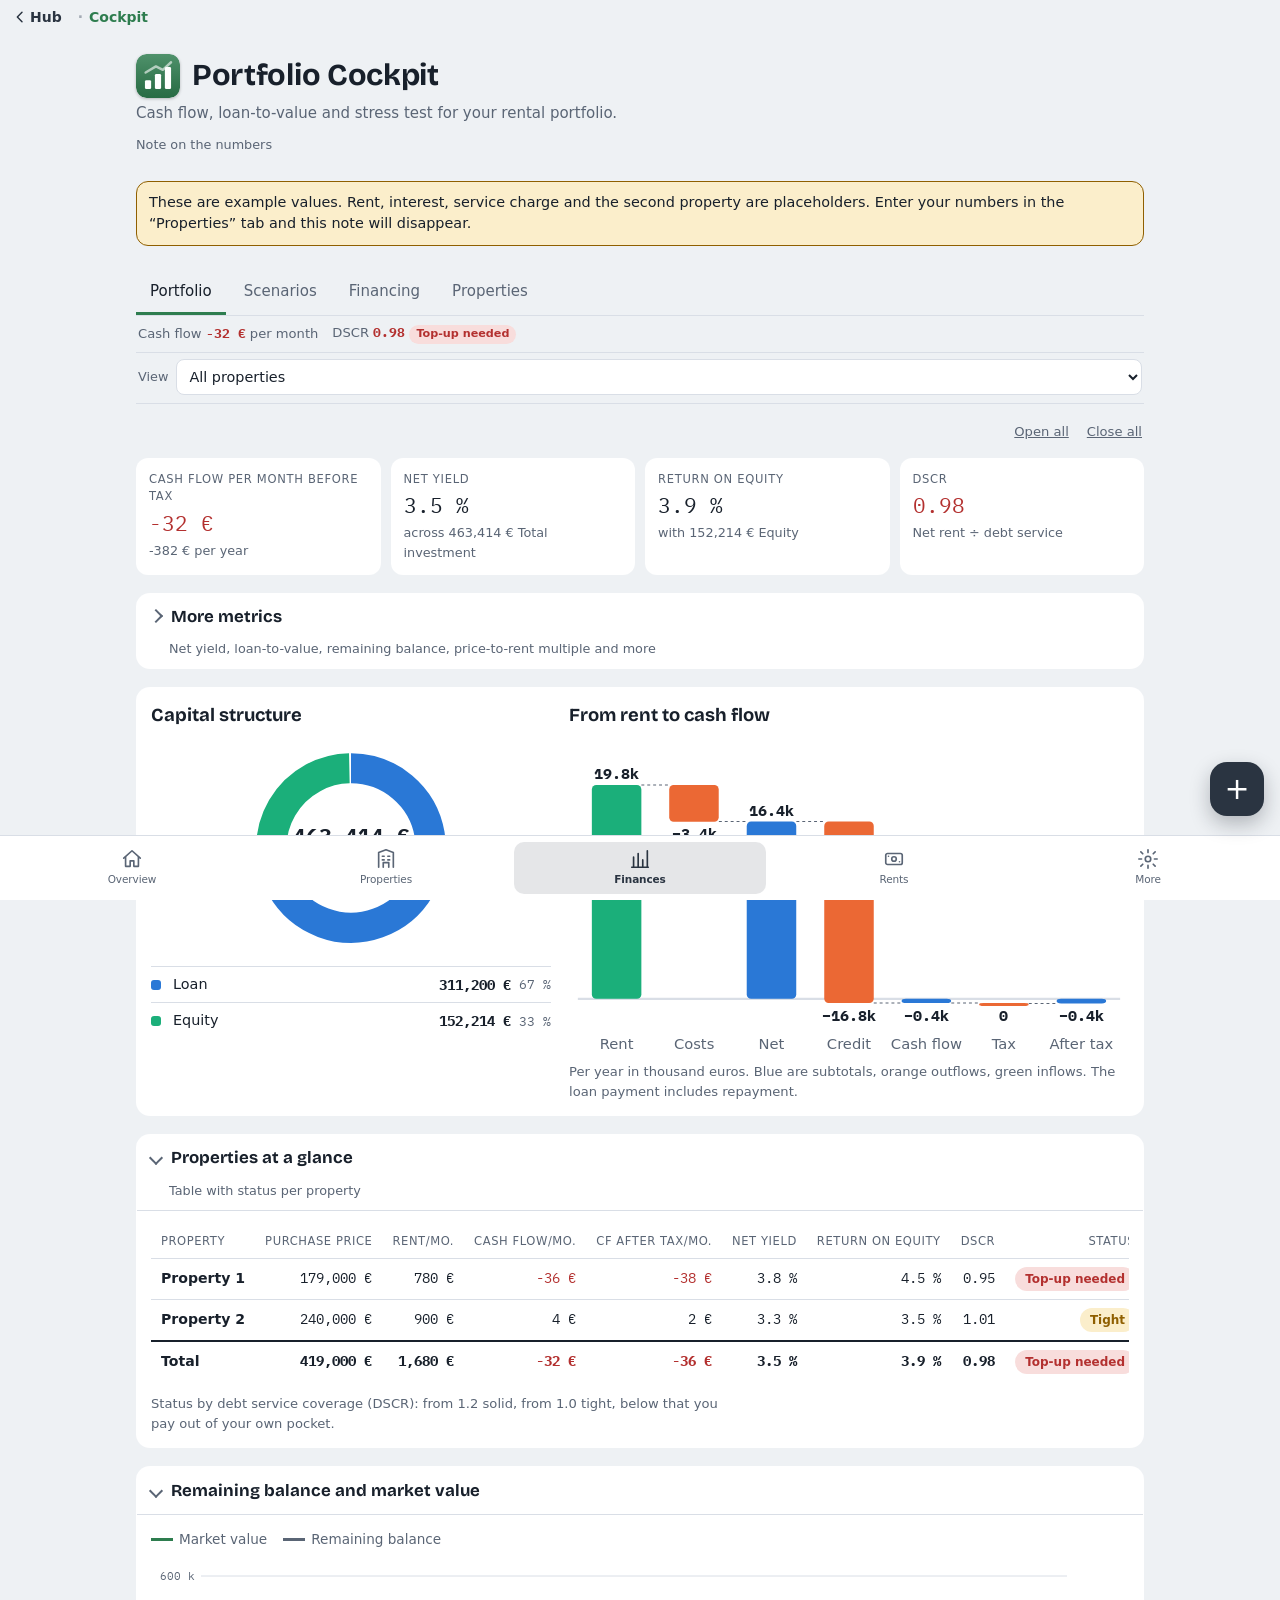
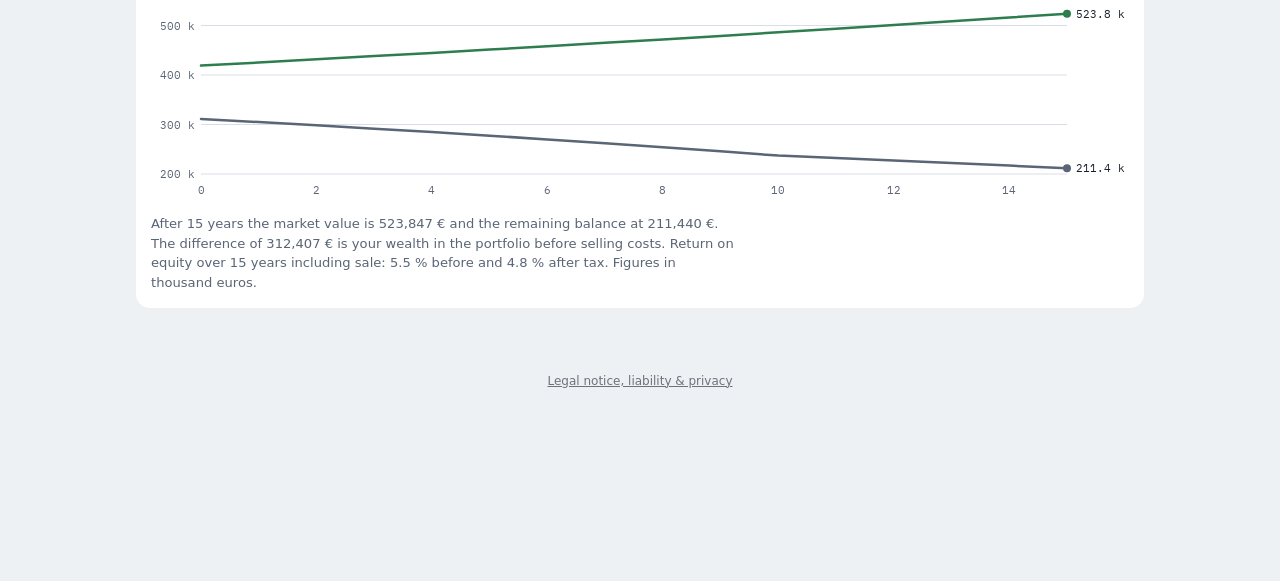
==== bestands-cockpit/index.html @ 105553a4 "Add files via upload initiale Erstellung des ImmoHub Projekts" ====
<!doctype html>
<html lang="de">
<head>
<meta charset="utf-8">
<meta name="viewport" content="width=device-width, initial-scale=1, viewport-fit=cover">
<meta name="apple-mobile-web-app-capable" content="yes">
<meta name="mobile-web-app-capable" content="yes">
<meta name="apple-mobile-web-app-title" content="Cockpit">
<meta name="apple-mobile-web-app-status-bar-style" content="default">
<meta name="theme-color" content="#F2F5F6" media="(prefers-color-scheme: light)">
<meta name="theme-color" content="#0E1519" media="(prefers-color-scheme: dark)">
<link rel="apple-touch-icon" href="apple-touch-icon.png">
<link rel="manifest" href="../manifest.webmanifest">
<link rel="icon" type="image/png" href="../shared/icons/icon-192.png">
<style>
@font-face{font-family:'IBM Plex Mono';src:url(fonts/plexmono-400.woff) format('woff');font-weight:400 500;font-style:normal;font-display:swap}
@font-face{font-family:'IBM Plex Mono';src:url(fonts/plexmono-600.woff) format('woff');font-weight:600 700;font-style:normal;font-display:swap}
@font-face{font-family:'Bricolage Grotesque';src:url(fonts/bricolage-700.woff) format('woff');font-weight:500 800;font-style:normal;font-display:swap}

:root{color-scheme:light;padding-top:env(safe-area-inset-top,0px);padding-bottom:env(safe-area-inset-bottom,0px)}
body{margin:0}img{max-width:100%}[hidden]:not([hidden=until-found i]){display:none!important}
/*VIZ*/
:root{--c1:#2a78d6;--c2:#eb6834;--c3:#1baf7a;--neutral:#8a857d}
@media (prefers-color-scheme: dark){:root:not([data-theme="light"]){--c1:#3987e5;--c2:#d95926;--c3:#199e70;--neutral:#8f8a82}}
:root[data-theme="dark"]{--c1:#3987e5;--c2:#d95926;--c3:#199e70;--neutral:#8f8a82}
.vz2{display:grid;grid-template-columns:1fr;gap:18px}
@media(min-width:760px){.vz2{grid-template-columns:1fr 1.4fr}}
.vz svg{display:block;width:100%;height:auto;overflow:visible}
.vz text{font-family:var(--font-body);fill:var(--muted);font-size:11px}
.vz .ink{fill:var(--ink)} .vz .nm{font-family:var(--font-num);font-variant-numeric:tabular-nums}
.dcmp{width:100%;min-width:0!important;table-layout:fixed}.dcmp th,.dcmp td{white-space:normal!important;font-size:12.5px;padding:7px 4px!important;text-align:right;vertical-align:top}.dcmp th:first-child,.dcmp td:first-child{width:40%;text-align:left}
.fvt th,.fvt td{font-size:11.5px!important;padding:6px 2px!important}.fvt th small{font-weight:400;color:var(--muted);text-transform:none;letter-spacing:0}.fvt .pill{white-space:nowrap;padding:2px 5px;font-size:.68rem}.fvt th:first-child,.fvt td:first-child{width:31%}
svg .t-ink{fill:var(--ink)}
.fvt tr.sec td{background:var(--surface2);font-size:11px!important;font-weight:600;color:var(--muted);text-transform:uppercase;letter-spacing:.05em;text-align:left!important;padding:6px 4px!important}
svg.chart .lnFV1,svg.chart .lnFV2,svg.chart .lnFV3{}
svg.chart .sFV1{stroke:var(--c1)}svg.chart .sFV2{stroke:var(--c2)}svg.chart .sFV3{stroke:var(--c3)}svg.chart .dotFV1{fill:var(--c1)}svg.chart .dotFV2{fill:var(--c2)}svg.chart .dotFV3{fill:var(--c3)}
.debtviz text{fill:var(--muted);font-family:var(--font-body)}
.vrow{display:grid;grid-template-columns:14px minmax(0,1fr) auto auto;gap:8px;align-items:center;padding:7px 0;border-top:1px solid var(--line);font-size:.9rem}
.vrow i{width:10px;height:10px;border-radius:3px;display:block}.vrow b{font-family:var(--font-num);font-weight:600}.vrow span.p{font-family:var(--font-num);color:var(--muted);font-size:.8rem}
/*ENDVIZ*/
.hubbox{background:var(--surface2,rgba(128,128,128,.08));border-radius:12px;padding:12px;margin:0 0 12px}.hubbox .btn{margin-top:4px}
</style>
<style>
/* Einklappbare Bereiche */
.panel,.kpi,details,.banner{border-radius:10px}
.tabs{position:sticky;top:0;z-index:5;background:var(--bg);padding-top:6px}
details.fold{padding:0;overflow:hidden}
details.fold>summary{list-style:none;display:flex;align-items:center;gap:10px;flex-wrap:wrap;cursor:pointer;min-height:48px;padding:10px 14px;margin:0!important;font-weight:500}
details.fold>summary::-webkit-details-marker{display:none}
details.fold>summary::before{content:'';flex:none;width:8px;height:8px;border-right:2px solid var(--muted);border-bottom:2px solid var(--muted);transform:rotate(-45deg);transition:transform .15s}
details.fold[open]>summary::before{transform:rotate(45deg)}
details.fold[open]>summary{border-bottom:1px solid var(--line)}
details.fold>summary h2{margin:0;font-size:1.05rem;flex:1 1 0;min-width:0}
details.fold>summary .fsum{flex:1 1 100%;order:3;margin-left:18px;font-size:.8rem;font-weight:400;color:var(--muted);font-variant-numeric:tabular-nums;overflow-wrap:anywhere}
details.fold>summary .pill{margin-left:auto}
details.fold>.fbody{padding:14px;display:flex;flex-direction:column;gap:12px;min-width:0}
details.fold.ocard>.fbody{gap:14px}
.grp{margin:2px 0 -4px;font-family:var(--font-body);font-size:.72rem;font-weight:600;letter-spacing:.07em;text-transform:uppercase;color:var(--muted)}
.foldbar{display:flex;justify-content:flex-end;gap:14px;margin:-6px 0 -8px}
.lbtn{background:none;border:0;padding:6px 2px;font:inherit;font-size:.82rem;color:var(--muted);text-decoration:underline;cursor:pointer;min-height:32px}
.debtviz svg,#fv-out>svg{max-width:640px;margin-inline:auto}

.tabs{position:static;padding-top:0}
.fld.req.miss input{border-color:var(--bad);background:var(--bad-bg)}
.reqm{color:var(--bad);font-weight:700}
.reqnote{margin:-2px 0 0;font-size:.75rem}
details.more{background:var(--surface-2);border:1px dashed var(--line);padding:0}
details.more>summary{display:flex;flex-direction:column;gap:2px;padding:10px 14px;margin:0!important;min-height:44px;font-weight:500}
details.more>summary .fsum{font-size:.78rem;font-weight:400;color:var(--muted);overflow-wrap:anywhere}
details.more[open]>summary{border-bottom:1px dashed var(--line)}
details.more>.fbody{padding:14px;display:flex;flex-direction:column;gap:12px}
.viewrow{display:flex;align-items:center;gap:8px;padding:6px 2px 8px;border-bottom:1px solid var(--line);font-size:.8rem;color:var(--muted)}
.viewrow select{flex:1;min-width:0;font:inherit;font-size:.9rem;color:var(--ink);background:var(--surface);border:1px solid var(--line);border-radius:8px;padding:6px 8px;min-height:36px}
.viewrow[hidden]{display:none}
.stick{position:sticky;top:0;z-index:6;background:var(--bg);padding-top:6px;margin:0 -2px;padding-inline:2px}
.strip{display:flex;flex-wrap:wrap;gap:4px 14px;align-items:center;padding:7px 2px 8px;font-size:.82rem;color:var(--muted);font-variant-numeric:tabular-nums;border-bottom:1px solid var(--line)}
.strip b{font-family:var(--font-num);font-weight:600;color:var(--ink)}
.strip b.neg{color:var(--bad)}
.strip .pill{font-size:.7rem;padding:1px 7px}
details.info{background:none;border:0;padding:0;margin-top:4px}
details.info summary{font-size:.8rem;color:var(--muted);font-weight:400;cursor:pointer;min-height:28px;display:inline-block}
details.info[open] summary{margin-bottom:2px}
details.info p{font-size:.85rem;color:var(--muted);margin:0;max-width:62ch}
#fv-out>.fvshort{margin:12px 0 4px}
@media (prefers-reduced-motion: reduce){details.fold>summary::before{transition:none}}
</style>
<title>Bestands-Cockpit</title>
<style>
/* Layout: Arbeitswerkzeug mit Kopfzeile und drei Tabs (Portfolio, Szenarien, Objekte). Oben Kennzahlen, darunter Tabelle und je ein Diagramm. */
:root {
  --bg: #F2F5F6;
  --surface: #FFFFFF;
  --surface-2: #E9EEF0;
  --ink: #14212B;
  --muted: #586873;
  --line: #D5DEE2;
  --accent: #2E7D4F;
  --accent-ink: #FFFFFF;
  --good: #1E7D4F;
  --warn: #8F5B00;
  --bad: #B3362B;
  --good-bg: #E0F2E9;
  --warn-bg: #FBEFD5;
  --bad-bg: #F8E1DE;
  --font-display: 'Bricolage Grotesque', 'Segoe UI', system-ui, sans-serif;
  --font-body: -apple-system,BlinkMacSystemFont,'Segoe UI',Roboto,system-ui,sans-serif;
  --font-num: 'IBM Plex Mono', ui-monospace, Menlo, Consolas, monospace;
}
@media (prefers-color-scheme: dark) {
  :root:not([data-theme="light"]) {
    --bg: #0E1519; --surface: #162027; --surface-2: #1E2B33; --ink: #E5ECF0; --muted: #97A8B3; --line: #2B3A44;
    --accent: #6FCB8E; --accent-ink: #0E1519; --good: #5CC38E; --warn: #E2A93B; --bad: #F07F72;
    --good-bg: #17342A; --warn-bg: #3A2D12; --bad-bg: #3F1D1A;
    color-scheme: dark;
  }
}
:root[data-theme="dark"] {
  --bg: #0E1519; --surface: #162027; --surface-2: #1E2B33; --ink: #E5ECF0; --muted: #97A8B3; --line: #2B3A44;
  --accent: #6FCB8E; --accent-ink: #0E1519; --good: #5CC38E; --warn: #E2A93B; --bad: #F07F72;
  --good-bg: #17342A; --warn-bg: #3A2D12; --bad-bg: #3F1D1A;
  color-scheme: dark;
}
body { background: var(--bg); color: var(--ink); font-family: var(--font-body); font-size: 15px; line-height: 1.5; }
* { box-sizing: border-box; }
.wrap { max-width: 1040px; margin: 0 auto; padding-inline: 16px; padding-block: 20px 40px; display: flex; flex-direction: column; gap: 18px; }
header { display: flex; flex-direction: column; gap: 4px; }
h1 { font-family: var(--font-display); font-weight: 700; font-size: 1.9rem; line-height: 1.1; margin: 0; letter-spacing: -0.01em; text-wrap: balance; }
h2 { font-family: var(--font-display); font-weight: 600; font-size: 1.15rem; margin: 0; text-wrap: balance; }
.sub { color: var(--muted); margin: 0; max-width: 62ch; }
.banner { background: var(--warn-bg); color: var(--ink); border: 1px solid var(--warn); border-radius: 12px; padding: 10px 12px; font-size: 0.9rem; }
.tabs { display: flex; gap: 4px; border-bottom: 1px solid var(--line); overflow-x: auto; }
.tab { font: inherit; font-weight: 500; background: none; border: 0; border-bottom: 3px solid transparent; color: var(--muted); padding: 10px 14px; cursor: pointer; white-space: nowrap; }
.tab[aria-selected="true"] { color: var(--ink); border-bottom-color: var(--accent); }
.tab:hover { color: var(--ink); }
:focus-visible { outline: 2px solid var(--accent); outline-offset: 2px; }
section[role="tabpanel"] { display: flex; flex-direction: column; gap: 18px; }
.kpis { display: grid; grid-template-columns: repeat(auto-fit, minmax(150px, 1fr)); gap: 10px; }
.kpi { background: var(--surface); border: 1px solid var(--line); border-radius: 12px; padding: 12px; display: flex; flex-direction: column; gap: 2px; min-width: 0; }
.kpi .l { font-size: 0.72rem; text-transform: uppercase; letter-spacing: 0.06em; color: var(--muted); }
.kpi .v { font-family: var(--font-num); font-size: 1.3rem; font-weight: 500; font-variant-numeric: tabular-nums; overflow-wrap: anywhere; }
.kpi .s { font-size: 0.8rem; color: var(--muted); font-variant-numeric: tabular-nums; }
.v.neg { color: var(--bad); }
.panel { background: var(--surface); border: 1px solid var(--line); border-radius: 14px; padding: 14px; display: flex; flex-direction: column; gap: 12px; min-width: 0; }
.tscroll { overflow-x: auto; }
/* Breite Tabellen: Objektspalte bleibt beim Wischen stehen */
#tbl-portfolio th:first-child, #tbl-portfolio td:first-child, #tbl-szen th:first-child, #tbl-szen td:first-child, #tbl-bind th:first-child, #tbl-bind td:first-child { position: sticky; left: 0; z-index: 1; background: var(--surface); max-width: 110px; overflow: hidden; text-overflow: ellipsis; box-shadow: 1px 0 0 var(--line); }
table { border-collapse: collapse; width: 100%; min-width: 680px; font-variant-numeric: tabular-nums; }
th, td { padding: 8px 10px; text-align: right; border-bottom: 1px solid var(--line); white-space: nowrap; }
th { font-size: 0.72rem; text-transform: uppercase; letter-spacing: 0.05em; color: var(--muted); font-weight: 500; }
th:first-child, td:first-child { text-align: left; }
td { font-family: var(--font-num); font-size: 0.88rem; }
td:first-child { font-family: var(--font-body); font-weight: 600; }
tr.total td { border-top: 2px solid var(--ink); border-bottom: 0; font-weight: 600; }
td.neg { color: var(--bad); }
.pill { display: inline-block; font-family: var(--font-body); font-size: 0.75rem; font-weight: 600; padding: 3px 10px; border-radius: 999px; }
.pill.good { background: var(--good-bg); color: var(--good); }
.pill.warn { background: var(--warn-bg); color: var(--warn); }
.pill.bad { background: var(--bad-bg); color: var(--bad); }
.legend { display: flex; flex-wrap: wrap; gap: 6px 16px; font-size: 0.85rem; color: var(--muted); }
.legend span { display: inline-flex; align-items: center; gap: 6px; }
.sw { width: 22px; height: 0; border-top: 3px solid var(--accent); }
.sw.dash { border-top-style: dashed; border-top-color: var(--bad); }
.sw.mut { border-top-color: var(--muted); }
svg.chart { display: block; width: 100%; height: auto; }
svg.chart text { font-family: var(--font-num); font-size: 11px; fill: var(--muted); }
svg.chart .grid { stroke: var(--line); stroke-width: 1; }
svg.chart .zero { stroke: var(--ink); stroke-width: 1.5; }
svg.chart .ln { fill: none; stroke-width: 2.5; stroke-linejoin: round; stroke-linecap: round; }
svg.chart .s0 { stroke: var(--accent); }
svg.chart .s1 { stroke: var(--bad); stroke-dasharray: 7 5; }
svg.chart .s2 { stroke: var(--muted); }
svg.chart .dot0 { fill: var(--accent); }
svg.chart .dot1 { fill: var(--bad); }
svg.chart .dot2 { fill: var(--muted); }
svg.chart text.endlab { fill: var(--ink); font-weight: 500; }
.note { font-size: 0.82rem; color: var(--muted); margin: 0; max-width: 70ch; }
.controls { display: grid; grid-template-columns: repeat(auto-fit, minmax(230px, 1fr)); gap: 14px 22px; }
.ctl { display: flex; flex-direction: column; gap: 4px; min-width: 0; }
.ctl .row { display: flex; justify-content: space-between; gap: 8px; font-size: 0.88rem; }
.ctl .row b { font-family: var(--font-num); font-weight: 500; font-variant-numeric: tabular-nums; }
input[type="range"] { width: 100%; accent-color: var(--accent); }
.presets { display: flex; flex-wrap: wrap; gap: 8px; }
button.btn { font: inherit; font-size: 0.88rem; font-weight: 500; background: var(--surface-2); color: var(--ink); border: 1px solid var(--line); border-radius: 10px; padding: 7px 12px; min-height: 42px; cursor: pointer; }
button.btn:hover { border-color: var(--accent); }
button.btn.primary { background: var(--accent); color: var(--accent-ink); border-color: var(--accent); }
button.btn:disabled { opacity: 0.45; cursor: not-allowed; }
.cards { display: flex; flex-direction: column; gap: 14px; }
.ocard { background: var(--surface); border: 1px solid var(--line); border-radius: 14px; padding: 14px; display: flex; flex-direction: column; gap: 12px; }
.ocard .top { display: flex; justify-content: space-between; align-items: center; gap: 10px; flex-wrap: wrap; }
.fields { display: grid; grid-template-columns: repeat(auto-fill, minmax(150px, 1fr)); gap: 10px 12px; }
.fld { display: flex; flex-direction: column; gap: 3px; font-size: 0.78rem; color: var(--muted); min-width: 0; }
.fld input, textarea { font: inherit; font-family: var(--font-num); font-size: 0.92rem; color: var(--ink); background: var(--bg); border: 1px solid var(--line); border-radius: 8px; padding: 6px 8px; width: 100%; min-width: 0; }
.fld input[type="text"] { font-family: var(--font-body); font-weight: 600; }
.fld input:focus, textarea:focus { border-color: var(--accent); }
.derived { font-size: 0.82rem; color: var(--muted); font-variant-numeric: tabular-nums; }
details { background: var(--surface); border: 1px solid var(--line); border-radius: 14px; padding: 10px 14px; }
summary { cursor: pointer; font-weight: 500; }
details[open] summary { margin-bottom: 10px; }
details p { margin: 0 0 8px; }
textarea { min-height: 110px; resize: vertical; }
.empty { color: var(--muted); padding: 20px 0; }
@media (prefers-reduced-motion: no-preference) { .tab { transition: color 0.15s; } }
.kpi .l { overflow-wrap: anywhere; }
.fhead { display: flex; justify-content: space-between; align-items: center; gap: 10px; flex-wrap: wrap; }
.kpi .s .pill { margin-left: 4px; }
details.plan { margin-top: 4px; }
td.sub, th.sub { color: var(--muted); }
</style>

<link rel="stylesheet" href="../shared/ui.css">
<script>window.IMMO_I18N=1;</script>
<script src="../shared/i18n-en.js"></script>
<script src="../shared/core.js"></script>
</head>
<body>
<div class="wrap">
  <header>
    <h1 data-brand style="display:flex;align-items:center;gap:12px"><img src="data:image/svg+xml,%3Csvg xmlns=%22http://www.w3.org/2000/svg%22 width=%2264%22 height=%2264%22 viewBox=%220 0 64 64%22%3E%3Cdefs%3E%3ClinearGradient id=%22g%22 x1=%220%22 y1=%220%22 x2=%220%22 y2=%221%22%3E%3Cstop offset=%220%22 stop-color=%22%23fff%22 stop-opacity=%22.16%22/%3E%3Cstop offset=%221%22 stop-color=%22%23000%22 stop-opacity=%22.14%22/%3E%3C/linearGradient%3E%3C/defs%3E%3Crect width=%2264%22 height=%2264%22 rx=%2215%22 fill=%22%232E7D4F%22/%3E%3Crect width=%2264%22 height=%2264%22 rx=%2215%22 fill=%22url%28%23g%29%22/%3E%3Crect x=%2213%22 y=%2238%22 width=%229%22 height=%2213%22 rx=%222%22 fill=%22%23fff%22/%3E%3Crect x=%2227.5%22 y=%2229%22 width=%229%22 height=%2222%22 rx=%222%22 fill=%22%23fff%22/%3E%3Crect x=%2242%22 y=%2219%22 width=%229%22 height=%2232%22 rx=%222%22 fill=%22%23fff%22/%3E%3Cpath d=%22M14 27l15-9 10 5 12-11%22 fill=%22none%22 stroke=%22%23fff%22 stroke-opacity=%22.6%22 stroke-width=%223.5%22 stroke-linecap=%22round%22 stroke-linejoin=%22round%22/%3E%3C/svg%3E" width="44" height="44" alt="" style="border-radius:11px;flex:none;box-shadow:0 1px 3px rgba(0,0,0,.25)"><span>Bestands-Cockpit</span></h1>
    <p class="sub">Cashflow, Beleihung und Stresstest für dein Mietportfolio.</p>
    <details class="info"><summary>Hinweis zu den Zahlen</summary><p>Rendite und Cashflow gelten vor Steuern, die Steuerwirkung steht gesondert dabei. Alle Angaben sind Modellrechnungen auf Basis deiner Eingaben und der Annahmen unter Objekte.</p></details>
  </header>

  <div class="banner" id="banner" hidden>Das sind Beispielwerte. Miete, Zins, Hausgeld und das zweite Objekt sind Platzhalter. Trage deine Zahlen im Tab „Objekte“ ein, dann verschwindet dieser Hinweis.</div>

  <div class="stick">
  <div class="tabs" role="tablist" aria-label="Bereiche">
    <button class="tab" role="tab" id="t-portfolio" aria-controls="p-portfolio" aria-selected="true" data-tab="portfolio">Portfolio</button>
    <button class="tab" role="tab" id="t-szenarien" aria-controls="p-szenarien" aria-selected="false" data-tab="szenarien">Szenarien</button>
    <button class="tab" role="tab" id="t-finanzierung" aria-controls="p-finanzierung" aria-selected="false" data-tab="finanzierung">Finanzierung</button>
    <button class="tab" role="tab" id="t-objekte" aria-controls="p-objekte" aria-selected="false" data-tab="objekte">Objekte</button>
  </div>
    <div class="strip" id="strip" aria-label="Kurzüberblick"></div>
    <div class="viewrow" id="viewrow"><label for="viewSel">Ansicht</label><select id="viewSel" aria-label="Objekt für die Ansicht wählen"></select></div>
  </div>

  <section role="tabpanel" id="p-portfolio" aria-labelledby="t-portfolio">
    <div class="kpis" id="kpi-portfolio"></div>
    <div class="panel">
      <h2>Weitere Kennzahlen</h2>
      <div class="kpis" id="kpi-more"></div>
    </div>
    <div class="panel vz" id="viz-portfolio"></div>
    <div class="panel">
      <h2>Objekte im Überblick</h2>
      <div class="tscroll" id="tbl-portfolio"></div>
      <p class="note">Status nach Schuldendienstdeckung (DSCR): ab 1,2 solide, ab 1,0 knapp, darunter zahlst du aus eigener Tasche zu.</p>
    </div>
    <div class="panel">
      <h2>Restschuld und Marktwert</h2>
      <div class="legend"><span><i class="sw"></i>Marktwert</span><span><i class="sw mut"></i>Restschuld</span></div>
      <svg class="chart" id="ch-wealth" role="img" aria-label="Verlauf von Marktwert und Restschuld des Portfolios"></svg>
      <p class="note" id="wealth-note"></p>
    </div>
  </section>

  <section role="tabpanel" id="p-szenarien" aria-labelledby="t-szenarien" hidden>
    <div class="panel">
      <h2>Stress einstellen</h2>
      <div class="presets" id="presets"></div>
      <div class="controls" id="controls"></div>
    </div>
    <div class="kpis" id="kpi-szen"></div>
    <div class="panel">
      <h2>Jährlicher Cashflow des Portfolios</h2>
      <div class="legend"><span><i class="sw"></i>Basis</span><span><i class="sw dash"></i>Szenario</span></div>
      <svg class="chart" id="ch-cf" role="img" aria-label="Jährlicher Cashflow im Basisfall und im Szenario"></svg>
      <p class="note">Angaben in Tausend Euro pro Jahr nach Schuldendienst und Sanierungskosten.</p>
    </div>
    <div class="panel">
      <h2>Belastbarkeit je Objekt</h2>
      <div class="tscroll" id="tbl-szen"></div>
      <p class="note" id="szen-note"></p>
    </div>
  </section>

  <section role="tabpanel" id="p-finanzierung" aria-labelledby="t-finanzierung" hidden>
    <div class="kpis" id="kpi-fin"></div>
    <div class="panel">
      <h2>Zinsbindung und Anschlussfinanzierung</h2>
      <div class="tscroll" id="tbl-bind"></div>
      <p class="note" id="bind-note"></p>
    </div>
    <div class="cards" id="cards-fin"></div>
    <div class="panel" id="fv-panel">
      <h2>Finanzierungsvergleich</h2>
      <p class="note">Stelle bis zu drei Angebote für dasselbe Objekt nebeneinander. Ein Angebot mit Darlehen 0 wird ignoriert.</p>
      <div id="fv-in"></div>
      <div id="fv-out"></div>
    </div>
    <details>
      <summary>Was die Rechnung nicht abbildet</summary>
      <p class="note">Vorfälligkeitsentschädigung, wenn du ein Darlehen vor Ende der Zinsbindung ablöst oder das Objekt verkaufst.</p>
      <p class="note">Spekulationssteuer bei einem Verkauf innerhalb von 10 Jahren nach dem Kauf. Beim Verkauf im Exit-Jahr ist keine Steuer angesetzt.</p>
      <p class="note">Steuerliche Behandlung größerer Sanierungen (Erhaltungsaufwand, anschaffungsnaher Aufwand, Verteilung über mehrere Jahre) und einer Einbauküche. Die Sanierung aus dem Szenario wirkt nur auf den Cashflow, nicht auf die Steuer.</p>
      <p class="note">Verlustverrechnung: Ist das steuerliche Ergebnis negativ, rechnet das Cockpit mit einer Erstattung zum Grenzsteuersatz. Das setzt anderes Einkommen in passender Höhe voraus.</p>
      <p class="note">Grenzen bei Mieterhöhungen (Kappungsgrenze, Mietpreisbremse, Indexmiete). Das Mietwachstum ist eine pauschale Annahme.</p>
      <p class="note">Sonderumlagen der WEG, Beitragserhöhungen beim Hausgeld und die tatsächliche Höhe der Instandhaltungsrücklage.</p>
      <p class="note">Zinsabsicherung für die Anschlussfinanzierung (Forward-Darlehen), Bereitstellungszinsen und Bearbeitungsgebühren.</p>
    </details>
  </section>

  <section role="tabpanel" id="p-objekte" aria-labelledby="t-objekte" hidden>
    <div class="cards" id="cards"></div>
    <div style="display:flex;gap:8px;flex-wrap:wrap"><button class="btn primary" id="add">Objekt hinzufügen</button><button class="btn" id="icsBtn" type="button">Zinsbindungen in den Kalender (.ics)</button></div>
    <p class="note" id="icsMsg" aria-live="polite"></p>
    <div class="panel">
      <h2>Annahmen für alle Objekte</h2>
      <div class="fields" id="assume"></div>
    </div>
    <div class="panel" id="imp-panel">
      <h2>Aus anderen Apps übernehmen</h2>
    <details id="renBox" style="border:1px solid rgba(128,128,128,.45);border-radius:12px;padding:10px 14px;margin:0 0 14px">
<summary style="cursor:pointer;font-weight:600;min-height:28px">Renovierungskosten aus der Renovierungs-App übernehmen</summary>
<p style="margin:8px 0;font-size:13px;opacity:.8">Du kannst die Kosten auch direkt am Objekt von Hand eintragen. Hier holst du sie aus einem Projekt der Renovierungs-App. Übernommen werden die Kosten nach Förderung und die Mehrmiete aus Umlage oder Neuvermietung.</p>
<div id="renLocal"></div>
<label style="display:block;font-size:13px;margin-top:8px">Oder Übergabecode einfügen</label>
<textarea id="renText" aria-label="Übergabecode Renovierung" placeholder="RENOVIERUNG:..." style="width:100%;min-height:60px;font:inherit;font-size:16px;color:inherit;background:rgba(128,128,128,.1);border:1px solid rgba(128,128,128,.4);border-radius:8px;padding:8px"></textarea>
<label style="display:block;font-size:13px;margin-top:8px">Für dieses Objekt</label>
<select id="renObj" aria-label="Objekt wählen" style="width:100%;min-height:42px;font:inherit;font-size:16px;color:inherit;background:rgba(128,128,128,.1);border:1px solid rgba(128,128,128,.4);border-radius:8px;padding:0 8px"></select>
<button id="renBtn" type="button" style="margin-top:8px;min-height:42px;padding:0 16px;font:inherit;font-weight:600;border:1px solid currentColor;border-radius:10px;background:transparent;color:inherit">Übernehmen</button>
<div id="renMsg" role="status" style="margin-top:8px;font-size:13px"></div>
</details>
    <details id="impBox" style="border:1px solid rgba(128,128,128,.45);border-radius:12px;padding:10px 14px;margin:0 0 14px">
<summary style="cursor:pointer;font-weight:600;min-height:28px">Aus Besichtigung übernehmen</summary>
<p style="margin:8px 0;font-size:13px;opacity:.8">Füge den Übergabecode aus der Besichtigungs-App ein. Wenn du über den Link aus der Besichtigung kommst, sind die Werte schon eingetragen.</p>
<textarea id="impText" aria-label="Übergabecode" style="width:100%;min-height:70px;font:inherit;font-size:16px;color:inherit;background:rgba(128,128,128,.1);border:1px solid rgba(128,128,128,.4);border-radius:8px;padding:8px" placeholder="BESICHTIGUNG:..."></textarea>
<button id="impBtn" type="button" style="margin-top:8px;min-height:42px;padding:0 16px;font:inherit;font-weight:600;border:1px solid currentColor;border-radius:10px;background:transparent;color:inherit">Übernehmen</button>
<div id="impMsg" role="status" style="margin-top:8px;font-size:13px"></div>
</details>

    </div>
    <details>
      <summary>Daten sichern und wiederherstellen</summary>
      <p class="note">Deine Eingaben liegen nur in diesem Browser. Kopiere den Text und bewahre ihn irgendwo auf, um ihn später hier wieder einzufügen.</p>
      <textarea id="backup" aria-label="Sicherung als Text"></textarea>
      <div class="presets" style="margin-top:8px">
        <button class="btn" id="b-copy">Kopieren</button>
        <button class="btn" id="b-load">Eingefügten Text laden</button>
        <button class="btn" id="b-reset">Auf Beispielwerte zurücksetzen</button>
      </div>
      <p class="note" id="b-msg" aria-live="polite"></p>
    </details>
    <details>
      <summary>So wird gerechnet</summary>
      <p class="note">Gesamtinvestition = Kaufpreis plus Kaufnebenkosten. Eigenkapital = Gesamtinvestition minus Darlehen. Der Schuldendienst läuft monatlich: Rate = Darlehen × (Sollzins + Anfangstilgung) ÷ 12. Nach Ende der Zinsbindung gilt der Anschlusszins (Sollzins plus Zinsanstieg im Szenario) und die Anschlusstilgung aus den Annahmen, bezogen auf die dann offene Restschuld.</p>
      <p class="note">Cashflow = Kaltmiete inklusive Garage und Stellplatz nach Leerstand minus nicht umlagefähige Kosten und Instandhaltung minus Schuldendienst minus Sanierung. Nettorendite = Nettomiete nach Kosten ÷ Gesamtinvestition. Eigenkapitalrendite = (Cashflow + Tilgung im ersten Jahr) ÷ Eigenkapital. DSCR = Nettomiete ÷ Schuldendienst. Die interne Verzinsung (IRR) rechnet Eigenkapital, jährliche Cashflows und den Verkaufserlös nach Restschuld und Verkaufskosten im Exit-Jahr.</p>
      <p class="note">Sondertilgung läuft am Jahresende und mindert die Restschuld. Sie zählt nicht zum Cashflow, wohl aber zur Verzinsung des Eigenkapitals. Die AfA ergibt sich aus Kaufpreis plus Nebenkosten mal Gebäudeanteil mal AfA-Satz. Steuer = (Kaltmiete nach Leerstand − nicht umlagefähige Kosten − Zinsen − AfA) × Grenzsteuersatz. Die Instandhaltungsrücklage ist nicht abzugsfähig.</p>
      <p class="note">Renovierung und Sanierung: Fällt sie beim Kauf an (Jahr 0), erhöht sie die Gesamtinvestition und das Eigenkapital, das Darlehen bleibt gleich. Fällt sie später an, mindert sie den Cashflow in diesem Jahr. Die Mehrmiete zählt ab dem Jahr danach. Steuerlich wird die Renovierung hier nicht berücksichtigt, und eine Wertsteigerung ist nicht eingerechnet.</p>
      <p class="note">Das ist eine Modellrechnung und ersetzt keine Steuer- oder Anlageberatung.</p>
    </details>
  </section>
</div>

<script>
/*ENGINE*/
/* Monat als „MM/JJJJ“ bzw. „MM/YYYY“ */
function fmtYmC(ym) { return ym ? ym.slice(5, 7) + '/' + ym.slice(0, 4) : ''; }
function rentOf(o) { return (o.rent || 0) + (o.garage || 0); }
function invOf(o) { return o.price * (1 + o.nk / 100) + (Math.round(o.renoYear || 0) <= 0 ? (o.reno || 0) : 0); }
/* Darlehen heute: Restschuld laut gemeinsamer Rechnung (erste Rate, Bankwert, Anschlüsse), sonst das Darlehen. */
function debtNow(o) { var cb = (o.loan > 0 || o.rest > 0) ? ImmoCore.currentBalance(o) : null; return cb ? cb.now : (o.loan || 0); }
/* Monate seit der ersten Rate bzw. dem Bankstichtag; 0 bei neuen Darlehen ohne Datum. */
function monthsRun(o) { var cb = (o.loan > 0 || o.rest > 0) ? ImmoCore.currentBalance(o) : null; return cb && (cb.mode === 'rate1' || cb.mode === 'bankD') ? cb.paid : 0; }
/* Darlehensteil aus der gemeinsamen Projektion (ImmoCore.project), Jahr für Jahr ab heute. */
function loanYears(o, A, S, years, fresh) {
  var P = ImmoCore.project(o, { months: years * 12, dZins: S.dZins, anTilg: A.anTilg, sonder: o.sonder || 0, fresh: !!fresh });
  var out = [];
  for (var y = 0; y < years; y++) {
    var it = 0, pr = 0, sp = 0, bal = P.bal0, z = 0;
    for (var m = y * 12; m < y * 12 + 12; m++) { var r = P.rows[m]; if (!r) continue; it += r.it; pr += r.pr; sp += r.sp; bal = r.bal; z = r.z; }
    if (!P.rows[y * 12] && y > 0) bal = out[y - 1].bal;
    out.push({ int: it, pr: pr, sp: sp, bal: P.rows.length ? bal : 0, rate: z });
  }
  return { years: out, P: P };
}
function simObj(o, A, S, years, fresh) {
  var g = A.rentG / 100, cg = A.costG / 100, vg = A.valueG / 100, tx = (A.grenz || 0) / 100, out = [];
  var L = loanYears(o, A, S, years, fresh);
  var run = fresh ? 0 : monthsRun(o);
  var afaBasis = o.price * (1 + o.nk / 100) * ((o.geb === undefined ? 80 : o.geb) / 100);
  var afaMax = afaBasis * ((o.afa === undefined ? 2 : o.afa) / 100);
  /* Bei Bestandsobjekten ist ein Teil der AfA schon verbraucht (Jahre seit der ersten Rate). */
  var afaCum = Math.min(afaBasis, afaMax * Math.floor(run / 12));
  var dD = disOf(o), dFix = Math.max(0, Math.round(o.fix || 0)), disY0 = Math.floor(run / 12);
  for (var y = 1; y <= years; y++) {
    var ly = L.years[y - 1];
    var vac = Math.min(100, Math.max(0, o.vac + S.xVac));
    var inte = ly.int, pr = ly.pr, sp = ly.sp, bal = ly.bal;
    var rent = (rentOf(o) + (y > Math.max(0, Math.round(o.renoYear || 0)) ? (o.renoRent || 0) : 0)) * 12 * Math.pow(1 + g, y - 1) * (1 - vac / 100);
    var nonRecY = o.nonRec * 12 * Math.pow(1 + cg, y - 1);
    var opex = nonRecY + o.maint * o.area * Math.pow(1 + cg, y - 1);
    var capex = (y === S.capexYear ? S.capex * o.area : 0) + (y === Math.round(o.renoYear || 0) && y >= 1 ? (o.reno || 0) : 0);
    var ds = inte + pr;
    var afa = Math.min(afaMax, Math.max(0, afaBasis - afaCum)); afaCum += afa;
    /* Disagio: sofort nur bei marktüblicher Höhe (höchstens 5 %, Bindung mindestens 5 Jahre), sonst verteilt; bereits vergangene Jahre zählen nicht mehr. */
    var yAbs = disY0 + y;
    var disDed = dD <= 0 ? 0 : (dFix >= 5 && !((o.dis || 0) > 5) ? (yAbs === 1 ? dD : 0) : (yAbs <= Math.max(1, dFix) ? dD / Math.max(1, dFix) : 0));
    var tax = (rent - nonRecY - inte - afa - disDed) * tx;
    var cf = rent - opex - ds - capex;
    out.push({ y: y, rent: rent, opex: opex, int: inte, pr: pr, sp: sp, ds: ds, capex: capex, cf: cf, afa: afa, disDed: disDed, tax: tax, cfAfter: cf - tax, bal: bal, value: o.price * Math.pow(1 + vg, y), rate: ly.rate });
  }
  out.P = L.P;
  return out;
}
/* Felder eines bestehenden Darlehens; für Angebote und Vergleiche leeren, damit sie als neue Darlehen rechnen. */
var FRESH = { rest: 0, restDate: '', ratebk: 0, rate1: '', fin2: [], fixEnd: '' };
function disOf(o) { return Math.max(0, o.loan * Math.min(20, o.dis || 0) / 100); }
/* Gebundenes Eigenkapital heute: Gesamtinvestition minus Restschuld heute (bei neuen Darlehen plus Disagio). */
function equityOf(o) { return Math.max(0, invOf(o) - debtNow(o) + (monthsRun(o) >= 12 ? 0 : disOf(o))); }
/* Effektiver Jahreszins über die Zinsbindung eines neuen Darlehens (Auszahlung = Darlehen minus Disagio). */
function effRate(o) {
  var fixM = Math.round((+o.fix || 0) * 12);
  if (!(o.loan > 0) || fixM < 12) return null;
  var P = ImmoCore.project(o, { fresh: true, months: fixM, sonder: o.sonder || 0 });
  if (P.rows.length < fixM) return null;
  var out = o.loan - disOf(o), pays = P.rows.map(function (r) { return r.it + r.pr + r.sp; }), last = P.rows[fixM - 1].bal, n = pays.length;
  var f = function (i) { var v = last / Math.pow(1 + i, n); for (var k = 0; k < n; k++) v += pays[k] / Math.pow(1 + i, k + 1); return v - out; };
  var lo = 0, hi = 0.05;
  if (f(lo) < 0) return null;
  while (f(hi) > 0 && hi < 1) hi *= 2;
  for (var j = 0; j < 60; j++) { var mid = (lo + hi) / 2; if (f(mid) > 0) lo = mid; else hi = mid; }
  return Math.pow(1 + (lo + hi) / 2, 12) - 1;
}
function irrOf(f) {
  var npv = function (r) { return f.reduce(function (s, c, t) { return s + c / Math.pow(1 + r, t); }, 0); };
  var lo = -0.9, hi = 1, a = npv(lo), b = npv(hi);
  if (a * b > 0) return null;
  for (var k = 0; k < 80; k++) {
    var m = (lo + hi) / 2, v = npv(m);
    if (a * v <= 0) { hi = m; b = v; } else { lo = m; a = v; }
  }
  return (lo + hi) / 2;
}
var S0 = { dZins: 0, xVac: 0, capex: 0, capexYear: 1, exitDisc: 0 };
function evaluate(objs, A, S) {
  var H = A.horizon, N = Math.max(H, 12);
  var per = objs.map(function (o) {
    var rows = simObj(o, A, S, N), eq = equityOf(o), rh = rows[H - 1];
    var exit = rh.value * (1 - S.exitDisc / 100) * (1 - A.sale / 100) - rh.bal;
    var flows = [-eq], flowsA = [-eq];
    for (var t = 0; t < H; t++) {
      var ex = t === H - 1 ? exit : 0;
      flows.push(rows[t].cf - rows[t].sp + ex);
      flowsA.push(rows[t].cfAfter - rows[t].sp + ex);
    }
    var cum = 0, minCum = 0, minCf = Infinity;
    for (var u = 0; u < H; u++) { cum += rows[u].cf; if (cum < minCum) minCum = cum; if (rows[u].cf < minCf) minCf = rows[u].cf; }
    return { o: o, rows: rows, eq: eq, exit: exit, irr: eq > 0 ? irrOf(flows) : null, irrAfter: eq > 0 ? irrOf(flowsA) : null, need: -minCum, minCf: minCf, cumTotal: cum };
  });
  var tot = [];
  for (var y = 0; y < N; y++) {
    var r = { y: y + 1, rent: 0, opex: 0, int: 0, pr: 0, sp: 0, ds: 0, capex: 0, cf: 0, afa: 0, tax: 0, cfAfter: 0, bal: 0, value: 0 };
    per.forEach(function (p) { for (var k in r) if (k !== 'y') r[k] += p.rows[y][k]; });
    tot.push(r);
  }
  var eqT = per.reduce(function (s, p) { return s + p.eq; }, 0);
  var exitT = per.reduce(function (s, p) { return s + p.exit; }, 0);
  var fl = [-eqT], flA = [-eqT], cum2 = 0, minCum2 = 0, minCf2 = Infinity;
  for (var t2 = 0; t2 < H; t2++) {
    var ex2 = t2 === H - 1 ? exitT : 0;
    fl.push(tot[t2].cf - tot[t2].sp + ex2);
    flA.push(tot[t2].cfAfter - tot[t2].sp + ex2);
    cum2 += tot[t2].cf; if (cum2 < minCum2) minCum2 = cum2; if (tot[t2].cf < minCf2) minCf2 = tot[t2].cf;
  }
  return { per: per, tot: tot, eq: eqT, exit: exitT, irr: eqT > 0 ? irrOf(fl) : null, irrAfter: eqT > 0 ? irrOf(flA) : null, need: -minCum2, minCf: minCf2, cumTotal: cum2 };
}
function breakEvenZins(o, A) {
  if (!(debtNow(o) > 0)) return { k: 'nodebt' };
  var P = ImmoCore.project(o, { months: A.horizon * 12, anTilg: A.anTilg });
  if (P.endM === null) return { k: 'none' };
  var F = Math.floor(P.endM / 12);
  if (F >= A.horizon) return { k: 'none' };
  var cfAt = function (d) {
    var S = { dZins: d, xVac: 0, capex: 0, capexYear: 1, exitDisc: 0 };
    var r = simObj(o, A, S, F + 1)[F];
    return r.rent - r.opex - r.ds;
  };
  var z0 = P.rows[Math.max(0, P.endM - 1)].z;
  if (cfAt(0) < 0) return { k: 'neg' };
  if (cfAt(15) > 0) return { k: 'gt', v: z0 + 15 };
  var lo = 0, hi = 15;
  for (var i = 0; i < 50; i++) { var m = (lo + hi) / 2; if (cfAt(m) > 0) lo = m; else hi = m; }
  return { k: 'v', v: z0 + lo };
}
function finInfo(o, A, S) {
  var rows = simObj(o, A, S0, 50), P = rows.P, rowsS = simObj(o, A, S, 50);
  /* Ende der laufenden Zinsbindung, in ganzen Jahren ab heute (0 = unbekannt). */
  var fixM = P.fixM, fixY = fixM ? Math.min(50, Math.ceil(fixM / 12)) : 0;
  var r1 = rows[0], sumInt = 0;
  for (var i = 0; i < fixY; i++) sumInt += rows[i].int;
  var balFix = fixM ? (P.rows[fixM - 1] ? P.rows[fixM - 1].bal : 0) : debtNow(o);
  var cb = (o.loan > 0 || o.rest > 0) ? ImmoCore.currentBalance(o) : null;
  var rateM = cb ? cb.pay : 0;
  var payAfter0 = fixM && P.rows[fixM] ? P.rows[fixM].pay : 0;
  var payAfterS = fixM && rowsS.P.rows[fixM] ? rowsS.P.rows[fixM].pay : 0;
  var payoff = P.payoffM ? Math.ceil(P.payoffM / 12) : null;
  var fixEndYm = fixM ? P.rows[fixM] && P.rows[fixM].ym : null;
  var noi = r1.rent - r1.opex, inv = invOf(o), eq = equityOf(o), gross = rentOf(o) * 12, dn = debtNow(o);
  return {
    rows: rows, fixY: fixY, rateM: rateM, int1: r1.int, tilg1: r1.pr, sp1: r1.sp, sumInt: sumInt, balFix: balFix,
    payAfter0: payAfter0, payAfterS: payAfterS, payoff: payoff, fixEndYm: fixEndYm, zNow: cb ? cb.z : (o.zins || 0), eff: Math.pow(1 + (cb ? cb.z : o.zins) / 1200, 12) - 1,
    ltv: o.price > 0 ? dn / o.price : null, eq: eq, inv: inv, ekq: inv > 0 ? eq / inv : null, noi: noi,
    icr: r1.int > 0 ? noi / r1.int : null, dscr: r1.ds > 0 ? noi / r1.ds : null, dsq: r1.rent > 0 ? r1.ds / r1.rent : null,
    dy: dn > 0 ? noi / dn : null, be: gross > 0 ? (r1.opex + r1.ds) / gross : null,
    tax1: r1.tax, afa1: r1.afa, cfA: r1.cfAfter, dis: disOf(o), effD: effRate(o)
  };
}
/*END*/

(function () {
  var KEY = 'bestands-cockpit-v1';
  var FIELDS = [
    ['name', 'Bezeichnung', 'text'], ['price', 'Kaufpreis (€)', 1000], ['nk', 'Kaufnebenkosten (%)', 0.1], ['area', 'Wohnfläche (m²)', 1],
    ['loan', 'Darlehen (€)', 1000], ['zins', 'Sollzins (% p.a.)', 0.05], ['tilg', 'Anfangstilgung (% p.a.)', 0.1], ['fix', 'Zinsbindung (Jahre)', 1], ['rate1', 'Erste Rate an die Bank (Datum)', 'date'], ['ratebk', 'Rate laut Bank (€ pro Monat, optional)', 10], ['rest', 'Restschuld laut Bank (optional, überschreibt die Rechnung)', 1000], ['restDate', 'Restschuld Stand (Datum)', 'date'], ['dis', 'Disagio (% vom Darlehen)', 0.1],
    ['rent', 'Kaltmiete Wohnung (€/Monat)', 10], ['garage', 'Garage und Stellplatz (€/Monat)', 5], ['nonRec', 'Nicht umlagefähig (€/Monat)', 5], ['maint', 'Instandhaltung (€/m² und Jahr)', 1], ['vac', 'Leerstand (% der Miete)', 0.5],
    ['sonder', 'Sondertilgung (€ pro Jahr)', 100], ['geb', 'Gebäudeanteil am Kaufpreis (%)', 1], ['afa', 'AfA-Satz (%)', 0.1],
    ['fixEnd', 'Zinsbindung endet am (optional)', 'date'], ['reno', 'Renovierung und Sanierung (€)', 1000], ['renoYear', 'Renovierung im Jahr (0 = beim Kauf)', 1], ['renoRent', 'Mehrmiete danach (€/Monat)', 10]
  ];
  var ASSUME = [
    ['rentG', 'Mietwachstum (% p.a.)', 0.1], ['costG', 'Kostensteigerung (% p.a.)', 0.1], ['valueG', 'Wertentwicklung (% p.a.)', 0.1],
    ['anTilg', 'Anschlusstilgung (% p.a.)', 0.1], ['sale', 'Verkaufskosten (%)', 0.1], ['horizon', 'Betrachtung und Exit (Jahre)', 1], ['grenz', 'Persönlicher Grenzsteuersatz (%)', 0.5]
  ];
  var PRESETS = [
    ['Basis', { dZins: 0, xVac: 0, capex: 0, capexYear: 5, exitDisc: 0 }],
    ['Zinsschock', { dZins: 3, xVac: 0, capex: 0, capexYear: 5, exitDisc: 0 }],
    ['Mietausfall', { dZins: 0, xVac: 15, capex: 0, capexYear: 5, exitDisc: 0 }],
    ['Sanierung', { dZins: 0, xVac: 0, capex: 400, capexYear: 5, exitDisc: 0 }],
    ['Mittlerer Stress', { dZins: 2, xVac: 5, capex: 200, capexYear: 5, exitDisc: 5 }]
  ];
  var SLIDERS = [
    ['dZins', 'Zinsanstieg bei Anschlussfinanzierung', 0, 6, 0.25, function (v) { return '+' + nf(v, 2) + ' Prozentpunkte'; }],
    ['xVac', 'Zusätzlicher Leerstand', 0, 30, 1, function (v) { return '+' + nf(v, 0) + ' Prozentpunkte'; }],
    ['capex', 'Sanierung einmalig', 0, 1500, 50, function (v) { return nf(v, 0) + ' €/m²'; }],
    ['capexYear', 'Sanierung im Jahr', 1, 15, 1, function (v) { return 'Jahr ' + v; }],
    ['exitDisc', 'Abschlag auf den Verkaufspreis', 0, 30, 1, function (v) { return '−' + nf(v, 0) + ' %'; }]
  ];

  function defaults() {
    return {
      example: true,
      assume: { rentG: 1.5, costG: 2, valueG: 1.5, anTilg: 2, sale: 4, horizon: 15, grenz: 42 },
      scen: { dZins: 2, xVac: 5, capex: 200, capexYear: 5, exitDisc: 5 },
      nextId: 3,
      fv: null,
      objs: [
        { id: 1, name: 'Objekt 1', price: 179000, nk: 10.6, area: 62, loan: 143200, zins: 3.6, tilg: 2, fix: 10, rent: 780, nonRec: 70, maint: 12, vac: 2, sonder: 0, geb: 80, afa: 2 },
        { id: 2, name: 'Objekt 2', price: 240000, nk: 10.6, area: 70, loan: 168000, zins: 3.2, tilg: 2, fix: 10, rent: 900, nonRec: 80, maint: 12, vac: 2, sonder: 0, geb: 80, afa: 2 }
      ]
    };
  }
  var state = load() || defaults();
  if (!state.fv) state.fv = mkFv(state.objs[0]);
  var tab = 'portfolio';
  var $ = function (id) { return document.getElementById(id); };

  var nf = ImmoCore.nf;
  function eur(v) { return nf(Math.round(v), 0) + ' €'; }
  function pct(v, d) { return v === null || !isFinite(v) ? '–' : nf(v * 100, d === undefined ? 1 : d) + ' %'; }
  var esc = ImmoCore.esc;
  function neg(v) { return v < 0 ? ' neg' : ''; }

  function save() { try { localStorage.setItem(KEY, JSON.stringify(state)); } catch (e) {} pubCp(); }
  /* Kachel im Hub: Cashflow vor Steuern pro Monat und DSCR je verknüpftem Objekt */
  function pubCp() { try {
    var map = {}; if (!state.example) { var L = state.objs.filter(function (o) { return o.hubId; });
      if (L.length) evaluate(L, state.assume, S0).per.forEach(function (p) { var k = kpiOf(p), m = k.cf / 12;
        var o = p.o, r1 = p.rows[0], after = o.fix < p.rows.length ? p.rows[o.fix] : null, afterCf = after ? (after.rent - after.opex - after.ds) / 12 : null;
        var be = breakEvenZins(o, state.assume), beTxt = be.k === 'v' ? nf(be.v, 2) + ' %' : be.k === 'gt' ? 'über ' + nf(be.v, 0) + ' %' : be.k === 'neg' ? 'schon negativ' : be.k === 'nodebt' ? 'kein Darlehen' : 'nach Exit';
        var gross = rentOf(o) * 12, vacMax = gross > 0 ? 1 - (r1.opex + r1.ds) / gross : null;
        /* Szenario-Kennzahlen (Basisfall) für den Bereich Finanzierung im Hub */
        var x = { cf1: eur(r1.cf / 12), cf1n: r1.cf < 0, after: afterCf === null ? '–' : eur(afterCf), aftern: afterCf !== null && afterCf < 0, be: beTxt, vac: vacMax === null ? '–' : vacMax < 0 ? 'kein Puffer' : pct(vacMax, 0), need: eur(p.need), irr: pct(p.irr), stress: p.minCf >= 0 ? 'ok' : (p.minCf > -1800 ? 'mid' : 'bad'), h: state.assume.horizon };
        map[p.o.hubId] = { v: (m >= 0 ? '+' : '−') + eur(Math.abs(m)), s: 'Cashflow/Mon. vor Steuern' + (k.dscr !== null ? ' · DSCR ' + nf(k.dscr, 2) : ''), st: k.dscr === null ? 'ok' : (k.dscr >= 1.2 ? 'ok' : (k.dscr >= 1 ? 'mid' : 'bad')), x: x }; }); }
    ImmoCore.pubSum('cp', map); } catch (e) {} }
  function load() {
    try {
      var raw = localStorage.getItem(KEY);
      if (!raw) return null;
      return normalize(JSON.parse(raw));
    } catch (e) { return null; }
  }
  function mkFv(o) {
    var b = { effMode: 'calc', effMan: 0, loan: o.loan, dis: 0, zins: o.zins, tilg: o.tilg, fix: o.fix, sonder: o.sonder || 0 };
    return { obj: o.id, off: [
      Object.assign({ n: 'Bank A' }, b),
      Object.assign({ n: 'Bank B (Disagio)' }, b, { dis: 3, zins: Math.max(0, +(o.zins - 0.5).toFixed(2)) }),
      Object.assign({ n: 'Bank C (15 Jahre)' }, b, { zins: +(o.zins + 0.3).toFixed(2), fix: Math.max(o.fix + 5, 15) })] };
  }
  function normalize(s) {
    var d = defaults();
    if (!s || !Array.isArray(s.objs) || !s.objs.length) return null;
    s.assume = Object.assign({}, d.assume, s.assume);
    s.scen = Object.assign({}, d.scen, s.scen);
    s.objs = s.objs.map(function (o, i) {
      var r = Object.assign({}, d.objs[0], o);
      r.id = o.id || i + 1;
      FIELDS.forEach(function (f) { if (f[2] === 'date') r[f[0]] = /^\d{4}-\d{2}-\d{2}$/.test(r[f[0]] || '') ? r[f[0]] : ''; else if (f[2] !== 'text') r[f[0]] = Number(r[f[0]]) || 0; });
      return r;
    });
    s.nextId = Math.max.apply(null, s.objs.map(function (o) { return o.id; })) + 1;
    s.assume.horizon = Math.min(30, Math.max(5, Math.round(s.assume.horizon)));
    s.example = !!s.example;
    if (!s.fv || !Array.isArray(s.fv.off) || s.fv.off.length !== 3) s.fv = mkFv(s.objs[0]);
    s.fv.off = s.fv.off.map(function (x) { var r = { n: String(x.n || 'Angebot'), effMode: x.effMode === 'manual' ? 'manual' : 'calc' }; ['loan', 'dis', 'zins', 'tilg', 'fix', 'sonder', 'effMan'].forEach(function (k) { r[k] = Number(x[k]) || 0; }); return r; });
    if (!s.objs.some(function (o) { return o.id === s.fv.obj; })) s.fv.obj = s.objs[0].id;
    return s;
  }

  /* ---------- Diagramm ---------- */
  function niceStep(raw) {
    var p = Math.pow(10, Math.floor(Math.log10(raw))), f = raw / p;
    return (f <= 1 ? 1 : f <= 2 ? 2 : f <= 5 ? 5 : 10) * p;
  }
  function fmtK(v) { return nf(Math.round(v / 100) / 10, Math.abs(v) % 1000 === 0 ? 0 : 1) + ' k'; }
  function chart(el, series, x0, zero) {
    var W = Math.max(280, el.clientWidth || el.parentNode.clientWidth || 600), H = 240, pl = 50, pr = 62, pt = 14, pb = 28;
    var all = [].concat.apply([], series.map(function (s) { return s.v; }));
    var mn = Math.min.apply(null, all.concat(zero ? [0] : [])), mx = Math.max.apply(null, all.concat(zero ? [0] : []));
    if (mn === mx) mx = mn + 1;
    var step = niceStep((mx - mn) / 4);
    mn = Math.floor(mn / step) * step; mx = Math.ceil(mx / step) * step;
    var n = series[0].v.length;
    var X = function (i) { return pl + (W - pl - pr) * (n === 1 ? 0 : i / (n - 1)); };
    var Y = function (v) { return pt + (H - pt - pb) * (1 - (v - mn) / (mx - mn)); };
    var svg = '';
    for (var v = mn; v <= mx + step * 0.001; v += step) {
      svg += '<line class="grid" x1="' + pl + '" x2="' + (W - pr) + '" y1="' + Y(v).toFixed(1) + '" y2="' + Y(v).toFixed(1) + '"/>';
      svg += '<text x="' + (pl - 6) + '" y="' + (Y(v) + 4).toFixed(1) + '" text-anchor="end">' + fmtK(v) + '</text>';
    }
    if (mn < 0 && mx > 0) svg += '<line class="zero" x1="' + pl + '" x2="' + (W - pr) + '" y1="' + Y(0).toFixed(1) + '" y2="' + Y(0).toFixed(1) + '"/>';
    var k = Math.ceil(n / 8);
    for (var i = 0; i < n; i += k) svg += '<text x="' + X(i).toFixed(1) + '" y="' + (H - 8) + '" text-anchor="middle">' + (x0 + i) + '</text>';
    series.forEach(function (s, si) {
      var d = s.v.map(function (val, j) { return (j ? 'L' : 'M') + X(j).toFixed(1) + ' ' + Y(val).toFixed(1); }).join('');
      svg += '<path class="ln s' + s.c + '" d="' + d + '"/>';
    });
    series.forEach(function (s) {
      var last = s.v[n - 1];
      svg += '<circle class="dot' + s.c + '" cx="' + X(n - 1).toFixed(1) + '" cy="' + Y(last).toFixed(1) + '" r="4"/>';
    });
    // Endwerte nebeneinander lesbar halten
    var ends = series.map(function (s) { return { y: Y(s.v[n - 1]), v: s.v[n - 1] }; });
    var order = ends.map(function (e, i) { return i; }).sort(function (a, b) { return ends[a].y - ends[b].y; });
    for (var q = 1; q < order.length; q++) { if (ends[order[q]].y - ends[order[q - 1]].y < 13) ends[order[q]].y = ends[order[q - 1]].y + 13; }
    ends.forEach(function (e) { svg += '<text class="endlab" x="' + (X(n - 1) + 9).toFixed(1) + '" y="' + (e.y + 4).toFixed(1) + '">' + fmtK(e.v) + '</text>'; });
    el.setAttribute('viewBox', '0 0 ' + W + ' ' + H);
    el.innerHTML = svg;
    var cols = [].map.call(el.querySelectorAll('path.ln'), function (p) { return getComputedStyle(p).stroke; }), pts = [];
    for (var j = 0; j < n; j++) pts.push({ x: +X(j).toFixed(1), l: (x0 + j < 100 ? 'Jahr ' : '') + (x0 + j), r: series.map(function (s, si) { return [s.n || 'Wert', eur(s.v[j]), cols[si] || 'var(--accent)', +Y(s.v[j]).toFixed(1)]; }) });
    el.setAttribute('data-sc', JSON.stringify({ t: pt, b: H - pb, p: pts }));
  }

  /* ---------- Auswertung ---------- */
  function kpiOf(p) {
    var r = p.rows[0], o = p.o, inv = invOf(o), noi = r.rent - r.opex;
    return {
      noi: noi, cf: r.cf, cfAfter: r.cfAfter, tax: r.tax, ds: r.ds, inv: inv,
      net: inv > 0 ? noi / inv : null,
      ekr: p.eq > 0 ? (r.cf + r.pr) / p.eq : null,
      dscr: r.ds > 0 ? noi / r.ds : null
    };
  }
  function statusDscr(d) {
    if (d === null) return '<span class="pill good">Schuldenfrei</span>';
    if (d >= 1.2) return '<span class="pill good">Solide</span>';
    if (d >= 1.0) return '<span class="pill warn">Knapp</span>';
    return '<span class="pill bad">Zuschuss nötig</span>';
  }
  function statusStress(minCf) {
    if (minCf >= 0) return '<span class="pill good">Trägt sich</span>';
    if (minCf > -1800) return '<span class="pill warn">Kleiner Zuschuss</span>';
    return '<span class="pill bad">Zuschuss nötig</span>';
  }
  function kpi(l, v, s, isNeg) { return '<div class="kpi"><span class="l">' + l + '</span><span class="v' + (isNeg ? ' neg' : '') + '">' + v + '</span><span class="s">' + s + '</span></div>'; }


  function vizPortfolio(ev, ks, inv, loan) {
    var rent = ev.per.reduce(function (a, p) { return a + p.rows[0].rent; }, 0), opex = ev.per.reduce(function (a, p) { return a + p.rows[0].opex; }, 0);
    var noi = ks.reduce(function (a, k) { return a + k.noi; }, 0), ds = ks.reduce(function (a, k) { return a + k.ds; }, 0), cf = ks.reduce(function (a, k) { return a + k.cf; }, 0), tax = ks.reduce(function (a, k) { return a + k.tax; }, 0), cfA = ks.reduce(function (a, k) { return a + k.cfAfter; }, 0);
    var eq = Math.max(0, inv - loan), tot = loan + eq, svgD = '', C = [['Darlehen', loan, 'var(--c1)'], ['Eigenkapital', eq, 'var(--c3)']];
    var a0 = -Math.PI / 2;
    C.forEach(function (c) {
      var da = tot > 0 ? c[1] / tot * Math.PI * 2 : 0; if (da <= 0) return;
      var a1 = a0 + da - 0.02, x0 = 80 + 58 * Math.cos(a0), y0 = 80 + 58 * Math.sin(a0), x1 = 80 + 58 * Math.cos(Math.max(a0 + .01, a1)), y1 = 80 + 58 * Math.sin(Math.max(a0 + .01, a1));
      svgD += '<path d="M' + x0.toFixed(1) + ' ' + y0.toFixed(1) + 'A58 58 0 ' + (da > Math.PI ? 1 : 0) + ' 1 ' + x1.toFixed(1) + ' ' + y1.toFixed(1) + '" fill="none" stroke="' + c[2] + '" stroke-width="22"><title>' + c[0] + ': ' + eur(c[1]) + '</title></path>'; a0 += da;
    });
    var donut = '<div><h2>Kapitalstruktur</h2><svg viewBox="0 0 160 160" style="max-width:220px;margin:8px auto" role="img" aria-label="Gesamtinvestition ' + eur(tot) + ': Darlehen ' + nf(tot > 0 ? loan / tot * 100 : 0, 0) + ' Prozent, Eigenkapital ' + nf(tot > 0 ? eq / tot * 100 : 0, 0) + ' Prozent">' + svgD + '<text x="80" y="77" text-anchor="middle" class="ink nm" style="font-size:15px;font-weight:600">' + eur(tot) + '</text><text x="80" y="94" text-anchor="middle" style="font-size:10px">Gesamtinvestition</text></svg>' +
      C.map(function (c) { return '<div class="vrow"><i style="background:' + c[2] + '"></i><span>' + c[0] + '</span><b>' + eur(c[1]) + '</b><span class="p">' + nf(tot > 0 ? c[1] / tot * 100 : 0, 0) + ' %</span></div>'; }).join('') + '</div>';
    // Wasserfall
    var steps = [['Miete', rent, 't'], ['Kosten', -opex, 'd'], ['Netto', noi, 'T'], ['Kredit', -ds, 'd'], ['Cashflow', cf, 'T'], [tax >= 0 ? 'Steuer' : 'Erstattung', -tax, 'd'], ['Nach St.', cfA, 'T']];
    var W = 380, H = 220, pl = 6, pr = 6, pt = 20, pb = 28, lo = 0, hi = 0, run = 0, pos = [];
    steps.forEach(function (st) { var a, b; if (st[2] === 'd') { a = run; b = run + st[1]; run = b; } else { a = 0; b = st[1]; run = st[1]; } pos.push([a, b]); lo = Math.min(lo, a, b); hi = Math.max(hi, a, b); });
    var pad = (hi - lo) * 0.08 || 1; lo = Math.min(lo, 0) - (lo < 0 ? pad : 0); hi += pad;
    var Y = function (v) { return pt + (H - pt - pb) * (1 - (v - lo) / (hi - lo)); }, cw = (W - pl - pr) / steps.length, bw = cw * 0.64, g = '<line x1="' + pl + '" x2="' + (W - pr) + '" y1="' + Y(0) + '" y2="' + Y(0) + '" stroke="var(--line)" stroke-width="1.5"/>';
    steps.forEach(function (st, i) {
      var a = pos[i][0], b = pos[i][1], top = Math.min(a, b), bot = Math.max(a, b), x = pl + cw * i + (cw - bw) / 2, h = Math.max(2, Y(top) - Y(bot) < 0 ? Y(bot) - Y(top) : Y(bot) - Y(top));
      var col = st[2] === 'T' ? 'var(--c1)' : (st[1] < 0 ? 'var(--c2)' : 'var(--c3)');
      g += '<rect x="' + x.toFixed(1) + '" y="' + Y(bot).toFixed(1) + '" width="' + bw.toFixed(1) + '" height="' + Math.max(2, Y(top) - Y(bot)).toFixed(1) + '" rx="3" fill="' + col + '"><title>' + st[0] + ': ' + (st[1] >= 0 ? '+' : '−') + eur(Math.abs(st[1])) + ' pro Jahr</title></rect>';
      var ty = st[1] >= 0 || st[2] === 'T' ? Y(bot) - 4 : Y(top) + 12; if (st[2] === 'T' && st[1] < 0) ty = Y(top) + 12;
      g += '<text x="' + (x + bw / 2).toFixed(1) + '" y="' + ty.toFixed(1) + '" text-anchor="middle" class="ink nm" style="font-size:10px;font-weight:600">' + (Math.abs(st[1]) < 50 ? '0' : (st[1] < 0 ? '−' : (st[2] === 'd' ? '+' : '')) + fmtK(Math.abs(st[1])).replace(' k', 'k')) + '</text>';
      g += '<text x="' + (x + bw / 2).toFixed(1) + '" y="' + (H - 9) + '" text-anchor="middle" style="font-size:10px">' + st[0] + '</text>';
      if (i < steps.length - 1) { var lv = pos[i][1]; g += '<line x1="' + (x + bw).toFixed(1) + '" x2="' + (x + cw).toFixed(1) + '" y1="' + Y(lv).toFixed(1) + '" y2="' + Y(lv).toFixed(1) + '" stroke="var(--muted)" stroke-width=".7" stroke-dasharray="2 2"/>'; }
    });
    var wf = '<div><h2>Von der Miete zum Cashflow</h2><svg viewBox="0 0 ' + W + ' ' + H + '" style="margin-top:8px" role="img" aria-label="Pro Jahr: Miete ' + eur(rent) + ', Kosten ' + eur(opex) + ', Netto ' + eur(noi) + ', Kreditrate ' + eur(ds) + ', Cashflow vor Steuern ' + eur(cf) + ', nach Steuern ' + eur(cfA) + '">' + g + '</svg>' +
      '<p class="note">Pro Jahr in Tausend Euro. Blau sind Zwischensummen, Orange Abflüsse, Grün Zuflüsse. Die Kreditrate enthält die Tilgung.</p></div>';
    $('viz-portfolio').innerHTML = '<div class="vz2">' + donut + wf + '</div>';
  }

  function renderPortfolio() {
    var A = state.assume, VO = viewObjs(), ev = evaluate(VO, A, S0), ks = ev.per.map(kpiOf);
    var sum = function (f) { return ks.reduce(function (s, k) { return s + f(k); }, 0); };
    var noi = sum(function (k) { return k.noi; }), ds = sum(function (k) { return k.ds; }), inv = sum(function (k) { return k.inv; }), cf = sum(function (k) { return k.cf; });
    var cfA = sum(function (k) { return k.cfAfter; }), tax = sum(function (k) { return k.tax; });
    var pr1 = ev.tot[0].pr, loan = VO.reduce(function (s, o) { return s + debtNow(o); }, 0);
    var price = VO.reduce(function (s, o) { return s + o.price; }, 0), rentY = VO.reduce(function (s, o) { return s + rentOf(o) * 12; }, 0);
    var renoT = VO.reduce(function (a, o) { return a + (o.reno || 0); }, 0), renoNow = VO.reduce(function (a, o) { return a + ((o.renoYear || 0) <= 0 ? (o.reno || 0) : 0); }, 0), renoMieteT = VO.reduce(function (a, o) { return a + (o.reno > 0 ? (o.renoRent || 0) : 0); }, 0);
    var ekr = ev.eq > 0 ? (cf + pr1) / ev.eq : null, dscr = ds > 0 ? noi / ds : null;
    var repaid = loan > 0 ? 1 - ev.tot[9].bal / loan : null;
    var main = kpi('Cashflow pro Monat vor Steuern', eur(cf / 12), nf(cf, 0) + ' € pro Jahr', cf < 0) +
      kpi('Nettorendite', pct(inv > 0 ? noi / inv : null), 'auf ' + eur(inv) + ' Gesamtinvestition') +
      kpi('Eigenkapitalrendite', pct(ekr), 'mit ' + eur(ev.eq) + ' Eigenkapital', ekr !== null && ekr < 0) +
      kpi('DSCR', dscr === null ? '–' : nf(dscr, 2), 'Nettomiete ÷ Schuldendienst', dscr !== null && dscr < 1);
    var more = kpi('Cashflow pro Monat nach Steuern', eur(cfA / 12), (tax >= 0 ? 'Steuer ' : 'Erstattung ') + eur(Math.abs(tax)) + ' pro Jahr', cfA < 0) +
      kpi('Beleihungsauslauf', pct(price > 0 ? loan / price : null, 0), 'Restschuld heute ÷ Kaufpreis') +
      kpi('Kaufpreisfaktor', rentY > 0 ? nf(price / rentY, 1) + '×' : '–', 'Kaufpreis ÷ Jahreskaltmiete') +
      kpi('Restschuld', eur(ev.tot[0].bal), 'in 12 Monaten, heute ' + eur(loan)) +
      kpi('Getilgt nach 10 Jahren', pct(repaid, 0), 'Restschuld ' + eur(ev.tot[9].bal)) +
      kpi('Vermögen im Bestand', eur(price - loan), 'Kaufpreis minus Restschuld heute') +
      (renoT > 0 ? kpi('Renovierung und Sanierung', eur(renoT), 'davon beim Kauf ' + eur(renoNow) + (renoMieteT > 0 ? ', Mehrmiete ' + eur(renoMieteT) + ' pro Monat' : '')) : '');
    $('kpi-portfolio').innerHTML = main; $('kpi-more').innerHTML = more;
    var fo0 = focusObj();
    $('strip').innerHTML = (fo0 ? '<span><b>' + esc(fo0.name) + '</b></span>' : '') + '<span>Cashflow <b class="' + (cf < 0 ? 'neg' : '') + '">' + eur(cf / 12) + '</b> pro Monat</span><span>DSCR <b class="' + (dscr !== null && dscr < 1 ? 'neg' : '') + '">' + (dscr === null ? '–' : nf(dscr, 2)) + '</b> ' + statusDscr(dscr) + '</span>';
    vizPortfolio(ev, ks, inv, loan);
    var rows = ev.per.map(function (p, i) {
      var k = ks[i], o = p.o;
      return '<tr><td>' + esc(o.name) + '</td><td>' + eur(o.price) + '</td><td>' + eur(rentOf(o)) + '</td><td class="' + neg(k.cf).trim() + '">' + eur(k.cf / 12) + '</td><td class="' + neg(k.cfAfter).trim() + '">' + eur(k.cfAfter / 12) + '</td><td>' + pct(k.net) + '</td><td>' + pct(k.ekr) + '</td><td>' + (k.dscr === null ? '–' : nf(k.dscr, 2)) + '</td><td>' + statusDscr(k.dscr) + '</td></tr>';
    }).join('');
    var totalRow = '<tr class="total"><td>Gesamt</td><td>' + eur(price) + '</td><td>' + eur(VO.reduce(function (s, o) { return s + rentOf(o); }, 0)) + '</td><td class="' + neg(cf).trim() + '">' + eur(cf / 12) + '</td><td class="' + neg(cfA).trim() + '">' + eur(cfA / 12) + '</td><td>' + pct(inv > 0 ? noi / inv : null) + '</td><td>' + pct(ekr) + '</td><td>' + (dscr === null ? '–' : nf(dscr, 2)) + '</td><td>' + statusDscr(dscr) + '</td></tr>';
    $('tbl-portfolio').innerHTML = '<table><thead><tr><th>Objekt</th><th>Kaufpreis</th><th>Miete/Mon.</th><th>Cashflow/Mon.</th><th>CF n. Steuern/Mon.</th><th>Nettorendite</th><th>EK-Rendite</th><th>DSCR</th><th>Status</th></tr></thead><tbody>' + rows + totalRow + '</tbody></table>';
    var H = A.horizon;
    var val = [price], bal = [loan];
    for (var t = 0; t < H; t++) { val.push(ev.tot[t].value); bal.push(ev.tot[t].bal); }
    if (tab === 'portfolio') chart($('ch-wealth'), [{ v: val, c: 0, n: 'Marktwert' }, { v: bal, c: 2, n: 'Restschuld' }], 0, false);
    var eqBuild = val[H] - bal[H];
    $('wealth-note').textContent = 'Nach ' + H + ' Jahren liegt der Marktwert bei ' + eur(val[H]) + ' und die Restschuld bei ' + eur(bal[H]) + '. Der Abstand von ' + eur(eqBuild) + ' ist dein Vermögen im Bestand vor Verkaufskosten. Verzinsung des Eigenkapitals über ' + H + ' Jahre inklusive Verkauf: ' + pct(ev.irr) + ' vor und ' + pct(ev.irrAfter) + ' nach Steuern. Angaben in Tausend Euro.';
  }

  function pillOf(cls, txt) { return '<span class="pill ' + cls + '">' + txt + '</span>'; }
  function ltvPill(v) { return v === null ? '' : v <= 0.6 ? pillOf('good', 'Komfortabel') : v <= 0.8 ? pillOf('warn', 'Üblich') : pillOf('bad', 'Hoch'); }
  function icrPill(v) { return v === null ? '' : v >= 1.5 ? pillOf('good', 'Solide') : v >= 1.2 ? pillOf('warn', 'Knapp') : pillOf('bad', 'Zu niedrig'); }
  function bePill(v) { return v === null ? '' : v <= 0.85 ? pillOf('good', 'Viel Puffer') : v <= 0.95 ? pillOf('warn', 'Wenig Puffer') : pillOf('bad', 'Kaum Puffer'); }

  /* Zinsen, Tilgung und Sondertilgung je Jahr als gestapelte Balken, bis zur Volltilgung (höchstens 35 Jahre). */
  function debtChart(rows, fixY, title) {
    var N = 0; rows.forEach(function (r, i) { if (r.int + r.pr + r.sp > 0.5) N = i + 1; });
    N = Math.min(N, 35); if (N < 1) return '';
    var y0 = new Date().getFullYear(), mx = 0, sI = 0, sT = 0, sS = 0;
    for (var i = 0; i < N; i++) { var r = rows[i]; mx = Math.max(mx, r.int + r.pr + r.sp); sI += r.int; sT += r.pr; sS += r.sp; }
    var W = 380, H = 200, pl = 6, pr = 6, pt = 16, pb = 26, cw = (W - pl - pr) / N, bw = Math.max(3, cw * 0.72);
    var Y = function (v) { return pt + (H - pt - pb) * (1 - v / mx); }, g = '', lbl = '', scp = [];
    var fk = function (v) { return nf(v / 1000, v >= 10000 ? 0 : 1) + 'k'; };
    g += '<line x1="' + pl + '" x2="' + (W - pr) + '" y1="' + Y(0) + '" y2="' + Y(0) + '" stroke="var(--line)" stroke-width="1.5"/>';
    for (var j = 0; j < N; j++) {
      var q = rows[j], x = pl + cw * j + (cw - bw) / 2, base = 0, tip = (y0 + j) + ': Zinsen ' + eur(q.int) + ', Tilgung ' + eur(q.pr) + (q.sp > 0 ? ', Sondertilgung ' + eur(q.sp) : '') + ', Restschuld ' + eur(q.bal);
      scp.push({ x: +(x + bw / 2).toFixed(1), l: 'Jahr ' + (j + 1) + ' (' + (y0 + j) + ')', r: [['Zinsen', eur(q.int), 'var(--c2)', null], ['Tilgung', eur(q.pr), 'var(--c1)', null]].concat(q.sp > 0 ? [['Sondertilgung', eur(q.sp), 'var(--c3)', null]] : [], [['Restschuld', eur(q.bal), 'var(--muted)', null]]) });
      [[q.pr, 'var(--c1)'], [q.sp, 'var(--c3)'], [q.int, 'var(--c2)']].forEach(function (seg) {
        if (seg[0] <= 0.5) return;
        var h = Math.max(1, Y(base) - Y(base + seg[0]) - 1);
        g += '<rect x="' + x.toFixed(1) + '" y="' + (Y(base + seg[0])).toFixed(1) + '" width="' + bw.toFixed(1) + '" height="' + h.toFixed(1) + '" fill="' + seg[1] + '"><title>' + tip + '</title></rect>'; base += seg[0];
      });
      if (j === 0 || (j + 1) % 5 === 0 || j === N - 1) lbl += '<text x="' + (x + bw / 2).toFixed(1) + '" y="' + (H - 9) + '" text-anchor="middle" style="font-size:10px">' + (y0 + j) + '</text>';
    }
    if (fixY >= 1 && fixY < N) { var fx = pl + cw * fixY; g += '<line x1="' + fx.toFixed(1) + '" x2="' + fx.toFixed(1) + '" y1="' + (pt - 4) + '" y2="' + Y(0) + '" stroke="var(--ink)" stroke-width="1.2" stroke-dasharray="3 3"/><text x="' + Math.min(fx + 4, W - 70).toFixed(1) + '" y="' + (pt - 5) + '" style="font-size:10px">Zinsbindung endet</text>'; }
    g += '<text x="' + pl + '" y="10" style="font-size:10px">' + fk(mx) + ' € pro Jahr</text>';
    var aria = title + ': Zinsen gesamt ' + eur(sI) + ', Tilgung ' + eur(sT) + (sS > 0 ? ', Sondertilgung ' + eur(sS) : '') + ' über ' + N + ' Jahre. Im ersten Jahr Zinsen ' + eur(rows[0].int) + ' und Tilgung ' + eur(rows[0].pr) + '.';
    var tot = sI + sT + sS;
    return '<div class="debtviz">' + (title ? '<h2>' + esc(title) + '</h2>' : '') + '<svg data-sc="' + esc(JSON.stringify({ t: pt - 4, b: Y(0), p: scp })) + '" viewBox="0 0 ' + W + ' ' + H + '" role="img" aria-label="' + esc(aria) + '" style="width:100%;height:auto;display:block;margin-top:6px">' + g + lbl + '</svg>' +
      '<div class="vrow"><i style="background:var(--c2)"></i><span>Zinsen</span><b>' + eur(sI) + '</b><span class="p">' + nf(tot > 0 ? sI / tot * 100 : 0, 0) + ' %</span></div>' +
      '<div class="vrow"><i style="background:var(--c1)"></i><span>Tilgung</span><b>' + eur(sT) + '</b><span class="p">' + nf(tot > 0 ? sT / tot * 100 : 0, 0) + ' %</span></div>' +
      (sS > 0 ? '<div class="vrow"><i style="background:var(--c3)"></i><span>Sondertilgung</span><b>' + eur(sS) + '</b><span class="p">' + nf(sS / tot * 100, 0) + ' %</span></div>' : '') +
      '<p class="note">Je Jahr, Basisfall. Mit der Zeit sinken die Zinsen und die Tilgung wächst. Die Werte jedes Jahres stehen im Tilgungsplan darunter.</p></div>';
  }

  /* Vergleich mit und ohne Disagio bei gleichem Effektivzins. */
  function disCompare(o, f, A) {
    var fixY = Math.min(50, Math.max(0, Math.round(o.fix || 0)));
    if (!(f.dis > 0) || fixY < 1) return '';
    var tx = (A.grenz || 0) / 100, target = f.effD;
    if (target === null) return '';
    /* Vergleich als neues Darlehen ab heute, unabhängig vom bisherigen Verlauf */
    var oA = Object.assign({}, o, FRESH), rowsA = simObj(oA, A, S0, 50, true);
    var o2 = Object.assign({}, oA, { dis: 0 }), lo = 0, hi = 30, rows2 = null;
    for (var i = 0; i < 40; i++) { o2.zins = (lo + hi) / 2; var e = effRate(o2); if (e > target) hi = o2.zins; else lo = o2.zins; }
    o2.zins = (lo + hi) / 2; rows2 = simObj(o2, A, S0, 50, true);
    var sum = function (rs, k) { var t = 0; for (var j = 0; j < fixY; j++) t += rs[j][k]; return t; };
    var iA = sum(rowsA, 'int'), iB = sum(rows2, 'int');
    var dedA = iA + sum(rowsA, 'disDed'), dedB = iB;
    var rateA = o.loan * (o.zins + o.tilg) / 1200, rateB = o.loan * (o2.zins + o2.tilg) / 1200;
    var d1 = rowsA[0].int + rowsA[0].disDed, d1B = rows2[0].int;
    var row = function (l, a, b, fm) { return '<tr><td>' + l + '</td><td>' + fm(a) + '</td><td>' + fm(b) + '</td></tr>'; };
    return '<details class="plan"><summary>Disagio im Vergleich</summary><div class="tscroll"><table class="dcmp"><thead><tr><th></th><th>Mit Disagio</th><th>Ohne, gleicher Effektivzins</th></tr></thead><tbody>' +
      row('Sollzins', o.zins, o2.zins, function (v) { return nf(v, 2) + ' %'; }) +
      row('Auszahlung', o.loan - f.dis, o.loan, eur) +
      row('Eigenkapital', Math.max(0, f.inv - o.loan + f.dis), Math.max(0, f.inv - o.loan), eur) +
      row('Rate pro Monat', rateA, rateB, eur) +
      row('Zinsen in der Bindung', iA, iB, eur) +
      row('Abzug Zinsen und Disagio, Jahr 1', d1, d1B, eur) +
      row('Steuerersparnis, Jahr 1', d1 * tx, d1B * tx, eur) +
      row('Steuerersparnis in der Bindung', dedA * tx, dedB * tx, eur) +
      row('Restschuld nach Bindung', rowsA[fixY - 1].bal, rows2[fixY - 1].bal, eur) +
      '</tbody></table></div><p class="note">Beide Varianten kosten vor Steuern gleich viel, denn der Effektivzins ist gleich (' + nf(target * 100, 2) + ' %). Mit Disagio zahlst du mehr Eigenkapital ein und bekommst die Steuerersparnis früher. Über die ganze Bindung ist der Steuervorteil bei einem gleichbleibenden Steuersatz nahezu gleich. Der Gewinn liegt im Zeitvorteil. ' + (tx <= 0 ? 'Dein Grenzsteuersatz steht auf 0, dann bringt das Disagio nichts. ' : '') + (o.fix < 5 ? 'Bei weniger als fünf Jahren Zinsbindung setzt die App das Disagio verteilt über die Bindung an. ' : '') + 'Das ist keine Steuerberatung.</p></details>';
  }

  /* ---------- Finanzierungsvergleich ---------- */
  var FVF = [['n', 'Bezeichnung', 'text'], ['loan', 'Darlehen / Fremdkapital (€)', 1000], ['dis', 'Disagio (% vom Darlehen, optional)', 0.1], ['zins', 'Sollzins (% p.a.)', 0.05], ['tilg', 'Anfangstilgung (% p.a.)', 0.1], ['fix', 'Zinsbindung (Jahre)', 1], ['sonder', 'Sondertilgung (€ pro Jahr)', 100]];
  function fvObj() {
    if (!state.fv) state.fv = mkFv(state.objs[0]);
    var o = state.objs.filter(function (x) { return x.id === state.fv.obj; })[0];
    if (!o) { o = state.objs[0]; state.fv.obj = o.id; }
    return o;
  }
  function renderFvIn() {
    var o = fvObj(), el = $('fv-in'); if (!el) return;
    var openSt = [].map.call(el.querySelectorAll('details'), function (d) { return d.open; });
    el.innerHTML = '<label class="fld" for="fv-obj">Objekt<select id="fv-obj" data-scope="fv" data-key="obj">' + state.objs.map(function (x) { return '<option value="' + x.id + '"' + (x.id === o.id ? ' selected' : '') + '>' + esc(x.name) + '</option>'; }).join('') + '</select></label>' +
      state.fv.off.map(function (of, i) {
        var man = of.effMode === 'manual', id = 'fv-' + (i + 1) + '-effMode';
        return '<details class="ocard"' + (openSt[i] ? ' open' : '') + '><summary><b>Angebot ' + 'ABC'.charAt(i) + '</b> · ' + esc(of.n) + '</summary><div class="fields">' + FVF.map(function (f) { return fieldHtml('fv', i + 1, f, of[f[0]]); }).join('') +
          '<label class="fld" for="' + id + '">Effektivzins<select id="' + id + '" data-scope="fv" data-oid="' + (i + 1) + '" data-key="effMode"><option value="calc"' + (man ? '' : ' selected') + '>Berechnet</option><option value="manual"' + (man ? ' selected' : '') + '>Manuell eingeben</option></select></label>' +
          (man ? fieldHtml('fv', i + 1, ['effMan', 'Effektivzins laut Bank (% p.a.)', 0.01], of.effMan) : '') +
          '</div><div class="derived" id="fv-d-' + i + '"></div></details>';
      }).join('');
  }
  function fvCalc() {
    var A = state.assume, o0 = fvObj(), inv = invOf(o0), tx = (A.grenz || 0) / 100;
    var offs = state.fv.off.map(function (of, i) {
      if (!(of.loan > 0)) return null;
      var o = Object.assign({}, o0, FRESH, { loan: of.loan, zins: of.zins, tilg: of.tilg, fix: Math.round(of.fix), dis: of.dis, sonder: of.sonder });
      var rows = simObj(o, A, S0, 50), fixY = Math.min(Math.max(0, Math.round(of.fix)), 50), D = disOf(o);
      var rateM = of.loan * (of.zins + of.tilg) / 1200, r1 = rows[0];
      var noi = r1.rent - r1.opex;
      return { i: i, name: of.n || ('Angebot ' + 'ABC'.charAt(i)), of: of, o: o, rows: rows, fixY: fixY, D: D, fk: of.loan, ek: Math.max(0, inv - of.loan + D), rateM: rateM,
        effCalc: effRate(o), eff: of.effMode === 'manual' ? (of.effMan > 0 ? of.effMan / 100 : null) : effRate(o), man: of.effMode === 'manual', bal: fixY > 0 ? rows[fixY - 1].bal : of.loan, cf1: r1.cfAfter / 12, dscr: r1.ds > 0 ? noi / r1.ds : null };
    });
    var act = offs.filter(Boolean);
    if (!act.length) return { act: [], inv: inv };
    var T = Math.max(1, Math.min.apply(null, act.map(function (a) { return a.fixY || 1; })));
    act.forEach(function (a) {
      var si = 0; for (var y = 0; y < T; y++) si += a.rows[y].int;
      a.T = T; a.sumInt = si; a.dPro = a.fixY > 0 ? a.D * Math.min(1, T / a.fixY) : a.D;
      a.cost = si + a.dPro; a.costNet = a.cost * (1 - tx);
    });
    var Ah = Object.assign({}, A, { horizon: T });
    var unl = evaluate([Object.assign({}, o0, FRESH, { loan: 0, dis: 0, sonder: 0 })], Ah, S0).per[0];
    var base = simObj(o0, A, S0, 1)[0];
    act.forEach(function (a) {
      var ev = evaluate([a.o], Ah, S0).per[0], rows = ev.rows, cumV = 0, cumVFix = 0, laterV = 0, mnV = Infinity, cum = 0, cumFix = 0, sp = 0, mn = Infinity, later = 0, gains = [-(a.ek) + (o0.price - a.fk)];
      for (var y = 0; y < T; y++) {
        var r = rows[y]; cumV += r.cf; if (r.cf < mnV) mnV = r.cf; if (y >= 1) laterV += r.cf; cum += r.cfAfter; sp += r.sp; if (r.cfAfter < mn) mn = r.cfAfter; if (y >= 1) later += r.cfAfter;
        gains.push(r.value - r.bal - a.ek - sp + cum);
      }
      for (var z = 0; z < Math.max(1, a.fixY); z++) { cumFix += a.rows[z].cfAfter; cumVFix += a.rows[z].cf; }
      a.cfV1 = rows[0].cf / 12; a.cfVLater = T >= 2 ? laterV / (T - 1) / 12 : null; a.minCfV = mnV / 12; a.cumCfV = cumV; a.cumCfVFix = cumVFix; a.avgCfV = cumV / T / 12;
      a.cfLater = T >= 2 ? later / (T - 1) / 12 : null; a.cumCf = cum; a.cumCfFix = cumFix; a.minCf = mn / 12; a.avgCf = cum / T / 12;
      a.tilgT = a.fk - rows[T - 1].bal; a.spT = sp; a.valT = rows[T - 1].value; a.balT = rows[T - 1].bal;
      a.gain = gains[T]; a.gains = gains; a.irr = ev.irrAfter; a.lev = a.irr !== null && unl.irrAfter !== null ? a.irr - unl.irrAfter : null;
      a.hebel = a.ek > 0 ? inv / a.ek : null; a.roe1 = a.ek > 0 ? (rows[0].cfAfter + rows[0].pr) / a.ek : null;
    });
    return { act: act, inv: inv, T: T, tx: tx, unlIrr: unl.irrAfter, objY: inv > 0 ? (base.rent - base.opex) / inv : null, wert: act[0].valT - o0.price };
  }
  function fvGrade(a, all, inv) {
    var minEff = Math.min.apply(null, all.map(function (x) { return x.eff === null ? 99 : x.eff; })), minCost = Math.min.apply(null, all.map(function (x) { return x.costNet; })), minEk = Math.min.apply(null, all.map(function (x) { return x.ek; }));
    var g = {};
    var dEff = (a.eff === null ? 99 : a.eff) - minEff; g.eff = dEff <= 0.0005 ? 2 : (dEff <= 0.0025 ? 1 : 0); g.effT = dEff <= 0.0005 ? 'Beste' : '+' + nf(dEff * 100, 2) + ' Pkt.';
    var rel = minCost > 0 ? (a.costNet - minCost) / minCost : 0; g.cost = rel <= 0.03 ? 2 : (rel <= 0.1 ? 1 : 0); g.costT = rel <= 0.0005 ? 'Beste' : '+' + nf(rel * 100, 0) + ' %';
    var dEk = inv > 0 ? (a.ek - minEk) / inv : 0; g.ek = dEk <= 0.015 ? 2 : (dEk <= 0.04 ? 1 : 0); g.ekT = dEk <= 0.0005 ? 'Beste' : '+' + eur(a.ek - minEk);
    g.sec = a.fixY >= 10 ? 2 : (a.fixY >= 5 ? 1 : 0); g.secT = a.fixY + ' J.';
    g.cf = a.avgCfV >= 0 && a.cfV1 >= 0 ? 2 : (a.avgCfV >= -100 ? 1 : 0); g.cfT = 'Ø ' + (a.avgCfV >= 0 ? '+' : '−') + eur(Math.abs(a.avgCfV));
    var maxGain = Math.max.apply(null, all.map(function (x) { return x.gain; })), rg = (maxGain - a.gain) / Math.max(1, Math.abs(maxGain));
    g.verm = rg <= 0.0005 ? 2 : (rg <= 0.1 ? 2 : (rg <= 0.25 ? 1 : 0)); g.vermT = rg <= 0.0005 ? 'Beste' : '−' + nf(rg * 100, 0) + ' %';
    var maxIrr = Math.max.apply(null, all.map(function (x) { return x.irr === null ? -1 : x.irr; })), dI = a.irr === null ? 1 : maxIrr - a.irr;
    g.rend = dI <= 0.0005 ? 2 : (dI <= 0.01 ? 1 : 0); g.rendT = a.irr === null ? '–' : (dI <= 0.0005 ? 'Beste' : '−' + nf(dI * 100, 1) + ' Pkt.');
    g.hebel = a.lev === null ? 1 : (a.lev >= 0.005 ? 2 : (a.lev >= -0.005 ? 1 : 0)); g.hebelT = a.lev === null ? '–' : (a.lev >= 0 ? '+' : '−') + nf(Math.abs(a.lev) * 100, 1) + ' Pkt.';
    g.score = g.eff * 3 + g.cost * 2 + g.ek + g.sec * 2 + g.cf * 2 + g.verm * 3 + g.rend * 3 + g.hebel;
    return g;
  }
  function fvPill(v, t) { return '<span class="pill ' + (v === 2 ? 'good' : v === 1 ? 'warn' : 'bad') + '">' + (v === 2 ? '✓ ' : v === 1 ? '! ' : '✕ ') + t + '</span>'; }
  var fvSeries = null;
  function fvDraw() { var c = $('ch-fv'); if (c && fvSeries && c.clientWidth > 0) chart(c, fvSeries, 0, true); }
  function renderFvOut() {
    var el = $('fv-out'); if (!el) return;
    var R = fvCalc(), act = R.act;
    state.fv.off.forEach(function (of, i) { var d = $('fv-d-' + i); if (!d) return; var a = act.filter(function (x) { return x.i === i; })[0];
      d.textContent = !a ? 'Ohne Darlehen, das Angebot wird ignoriert.' : (a.man ? 'Manuell: ' + (a.eff === null ? 'noch kein Wert' : nf(a.eff * 100, 2) + ' %') + '. Berechnet aus Sollzins, Disagio und Bindung wären es ' + (a.effCalc === null ? '–' : nf(a.effCalc * 100, 2) + ' %') + '.' : 'Berechnet aus Sollzins, Disagio und Bindung: ' + (a.effCalc === null ? '–' : nf(a.effCalc * 100, 2) + ' %') + '.'); });
    if (act.length < 2) { el.innerHTML = '<p class="note">Trage mindestens zwei Angebote mit Darlehen ein, dann erscheint der Vergleich.</p>'; return; }
    act.forEach(function (a) { a.g = fvGrade(a, act, R.inv); });
    var best = act.slice().sort(function (x, y) { return y.g.score - x.g.score || x.costNet - y.costNet; })[0];
    var row = function (l, fn, cls) { return '<tr' + (cls ? ' class="' + cls + '"' : '') + '><td>' + l + '</td>' + act.map(function (a) { return '<td' + (a === best && !cls ? '' : '') + '>' + fn(a) + '</td>'; }).join('') + '</tr>'; };
    var head = '<tr><th></th>' + act.map(function (a) { return '<th><b>' + 'ABC'.charAt(a.i) + '</b>' + (a === best ? ' ★' : '') + '<br><small>' + esc(a.name.length > 11 ? a.name.slice(0, 10) + '…' : a.name) + '</small></th>'; }).join('') + '</tr>';
    var sgn = function (v) { return (v < 0 ? '−' : (v > 0 ? '+' : '')) + eur(Math.abs(v)); };
    var secRow = function (l) { return '<tr class="sec"><td colspan="' + (act.length + 1) + '">' + l + '</td></tr>'; };
    var tbl = '<div class="tscroll"><table class="dcmp fvt"><thead>' + head + '</thead><tbody>' +
      row('Fremdkapital', function (a) { return eur(a.fk); }) +
      row('Eigenkapital', function (a) { return eur(a.ek); }) +
      row('Disagio', function (a) { return a.D > 0 ? eur(a.D) : '–'; }) +
      row('Auszahlung', function (a) { return eur(a.fk - a.D); }) +
      row('Sollzins', function (a) { return nf(a.of.zins, 2) + ' %'; }) +
      row('Tilgung', function (a) { return nf(a.of.tilg, 2) + ' %'; }) +
      row('Zinsbindung', function (a) { return a.fixY + ' J.'; }) +
      row('Rate pro Monat', function (a) { return eur(a.rateM); }) +
      row('<b>Effektivzins p.a.</b>', function (a) { return '<b>' + (a.eff === null ? '–' : nf(a.eff * 100, 2) + ' %') + '</b>' + (a.man ? '<br><small style="color:var(--muted)">manuell</small>' : ''); }) +
      row('Zinsen und Disagio, ' + R.T + ' J.', function (a) { return eur(a.cost); }) +
      row('Kosten nach Steuer, ' + R.T + ' J.', function (a) { return eur(a.costNet); }) +
      row('Restschuld nach Bindung', function (a) { return eur(a.bal); }) +
      secRow('Cashflow vor Steuern, pro Monat') +
      row('Jahr 1', function (a) { return sgn(a.cfV1); }) +
      row('Ø Jahr 2 bis ' + R.T, function (a) { return a.cfVLater === null ? '–' : sgn(a.cfVLater); }) +
      row('Schwächstes Jahr', function (a) { return sgn(a.minCfV); }) +
      row('<b>Kumuliert, ' + R.T + ' J.</b>', function (a) { return '<b>' + sgn(a.cumCfV) + '</b>'; }) +
      row('Kumuliert bis Bindungsende', function (a) { return sgn(a.cumCfVFix); }) +
      secRow('Cashflow nach Steuern, pro Monat') +
      row('Jahr 1', function (a) { return sgn(a.cf1); }) +
      row('Ø Jahr 2 bis ' + R.T, function (a) { return a.cfLater === null ? '–' : sgn(a.cfLater); }) +
      row('Schwächstes Jahr', function (a) { return sgn(a.minCf); }) +
      row('Kumuliert, ' + R.T + ' J.', function (a) { return sgn(a.cumCf); }) +
      row('Kumuliert bis Bindungsende', function (a) { return sgn(a.cumCfFix); }) +
      secRow('Vermögensaufbau und Rendite, ' + R.T + ' J.') +
      row('Tilgung (inkl. Sonder)', function (a) { return eur(a.tilgT); }) +
      row('Restschuld nach ' + R.T + ' J.', function (a) { return eur(a.balT); }) +
      row('<b>Gewinn nach EK-Einsatz</b>', function (a) { return '<b>' + sgn(a.gain) + '</b>'; }) +
      row('Gewinn pro Jahr', function (a) { return sgn(a.gain / R.T); }) +
      row('EK-Rendite Jahr 1', function (a) { return a.roe1 === null ? '–' : nf(a.roe1 * 100, 1) + ' %'; }) +
      row('<b>EK-Rendite p.a. (IRR)</b>', function (a) { return '<b>' + (a.irr === null ? '–' : nf(a.irr * 100, 1) + ' %') + '</b>'; }) +
      row('Eigenkapitalhebel', function (a) { return a.hebel === null ? '–' : nf(a.hebel, 2) + '×'; }) +
      row('Hebeleffekt auf IRR', function (a) { return a.lev === null ? '–' : (a.lev >= 0 ? '+' : '−') + nf(Math.abs(a.lev) * 100, 1) + ' Pkt.'; }) +
      '</tbody></table></div>';
    var rate = '<h2 style="margin-top:14px">Bewertung aus Investorensicht</h2><div class="tscroll"><table class="dcmp fvt"><thead>' + head + '</thead><tbody>' +
      row('Effektivzins', function (a) { return fvPill(a.g.eff, a.g.effT); }) +
      row('Kosten nach Steuer', function (a) { return fvPill(a.g.cost, a.g.costT); }) +
      row('Eigenkapital', function (a) { return fvPill(a.g.ek, a.g.ekT); }) +
      row('Vermögensaufbau', function (a) { return fvPill(a.g.verm, a.g.vermT); }) +
      row('EK-Rendite (IRR)', function (a) { return fvPill(a.g.rend, a.g.rendT); }) +
      row('Hebeleffekt', function (a) { return fvPill(a.g.hebel, a.g.hebelT); }) +
      row('Zinsbindung', function (a) { return fvPill(a.g.sec, a.g.secT); }) +
      row('Cashflow v. St. kumuliert', function (a) { return fvPill(a.g.cf, a.g.cfT); }) +
      row('<b>Punkte</b>', function (a) { return '<b>' + a.g.score + ' von 34</b>'; }) +
      '</tbody></table></div>';
    // Balken: Zinsen + Disagio anteilig über den gemeinsamen Zeitraum
    var mx = Math.max.apply(null, act.map(function (a) { return a.cost; })) * 1.12 || 1, W = 360, lw = 0, bh = 18, gap = 40, H = 14 + act.length * gap;
    var g = '';
    act.forEach(function (a, i) {
      var y = 14 + i * gap, w1 = (W - 8) * a.sumInt / mx, w2 = (W - 8) * a.dPro / mx;
      g += '<text x="4" y="' + (y - 3) + '" class="t-ink" style="font-size:11.5px">' + esc(a.name) + (a === best ? ' ★' : '') + '</text>' +
        '<rect x="4" y="' + y + '" width="' + Math.max(2, w1).toFixed(1) + '" height="' + bh + '" rx="4" fill="var(--c1)"><title>Zinsen ' + eur(a.sumInt) + '</title></rect>' +
        (a.dPro > 0.5 ? '<rect x="' + (4 + w1 + 2).toFixed(1) + '" y="' + y + '" width="' + Math.max(2, w2 - 2).toFixed(1) + '" height="' + bh + '" rx="4" fill="var(--c2)"><title>Disagio anteilig ' + eur(a.dPro) + '</title></rect>' : '') +
        '<text x="' + Math.min(4 + w1 + w2 + 6, W - 56).toFixed(1) + '" y="' + (y + 13) + '" class="t-ink" style="font-size:11.5px;font-weight:600;stroke:var(--surface);stroke-width:3px;paint-order:stroke">' + nf(Math.round(a.cost), 0) + '</text>';
    });
    var bars = '<h2 style="margin-top:14px">Zinsen und Disagio über ' + R.T + ' Jahre</h2><svg viewBox="0 0 ' + W + ' ' + H + '" role="img" aria-label="' + esc('Zinsen und anteiliges Disagio über ' + R.T + ' Jahre: ' + act.map(function (a) { return a.name + ' ' + eur(a.cost); }).join(', ')) + '" style="width:100%;height:auto;display:block;margin-top:6px">' + g + '</svg>' +
      '<div class="vrow"><i style="background:var(--c1)"></i><span>Zinsen</span><b></b><span class="p"></span></div><div class="vrow"><i style="background:var(--c2)"></i><span>Disagio, anteilig für diese Jahre</span><b></b><span class="p"></span></div>';
    // Empfehlung
    var ranked = act.slice().sort(function (x, y) { return y.g.score - x.g.score || x.costNet - y.costNet; }), run = ranked[1];
    var close = run.g.score >= best.g.score - 1 && Math.abs((run.eff === null ? 9 : run.eff) - (best.eff === null ? 9 : best.eff)) < 0.0015;
    var why = [];
    if (best.g.eff === 2) why.push('den niedrigsten Effektivzins (' + nf(best.eff * 100, 2) + ' %)');
    if (best.g.cost === 2) why.push('geringe Kosten nach Steuern');
    if (best.g.sec === 2) why.push('eine Zinsbindung von mindestens zehn Jahren');
    if (best.g.verm === 2) why.push('den höchsten Vermögenszuwachs über ' + R.T + ' Jahre (' + sgn(best.gain) + ')');
    if (best.g.rend === 2 && best.irr !== null) why.push('die höchste Eigenkapitalrendite (' + nf(best.irr * 100, 1) + ' % p.a.)');
    if (best.g.ek === 2) why.push('einen geringen Eigenkapitalbedarf');
    var txt = '<b>' + esc(best.name) + '</b> schneidet am besten ab' + (why.length ? ': ' + why.join(', ') : ' (' + best.g.score + ' von 34 Punkten)') + '.';
    var notes = [];
    if (close) {
      var dEk = best.ek - run.ek, dCf = best.cfV1 - run.cfV1, dCost = run.costNet - best.costNet;
      notes.push('<b>' + esc(best.name) + '</b> und <b>' + esc(run.name) + '</b> liegen praktisch gleichauf (Effektivzins ' + nf(best.eff * 100, 2) + ' % und ' + nf(run.eff * 100, 2) + ' %). ' +
        esc(best.name) + ' kostet nach Steuern ' + eur(Math.abs(dCost)) + (dCost >= 0 ? ' weniger' : ' mehr') + ', hat ' + eur(Math.abs(dCf)) + (dCf >= 0 ? ' mehr' : ' weniger') + ' Cashflow pro Monat und braucht ' + eur(Math.abs(dEk)) + (dEk >= 0 ? ' mehr' : ' weniger') + ' Eigenkapital. Entscheide danach, wie viel Eigenkapital du binden willst.');
    }
    var lowEff = act.slice().sort(function (x, y) { return (x.eff === null ? 99 : x.eff) - (y.eff === null ? 99 : y.eff); })[0];
    if (lowEff !== best && !close) notes.push(esc(lowEff.name) + ' hat den niedrigeren Effektivzins, verliert aber bei ' + [lowEff.g.ek < 2 ? 'Eigenkapital' : '', lowEff.g.sec < 2 ? 'Zinsbindung' : '', lowEff.g.cf < 2 ? 'Cashflow' : '', lowEff.g.cost < 2 ? 'Kosten nach Steuer' : ''].filter(Boolean).join(', ') + '.');
    if (best.D > 0) notes.push('Das Disagio von ' + eur(best.D) + ' erhöht den Eigenkapitalbedarf. Bei vorzeitigem Verkauf oder Ablösung bekommst du es meist nicht zurück.');
    if (best.fixY < 10) notes.push('Die Zinsbindung endet nach ' + best.fixY + ' Jahren. Plane die Anschlussfinanzierung ein, im Szenario-Reiter siehst du den Effekt höherer Zinsen.');
    if (R.unlIrr !== null && best.irr !== null) notes.push(best.lev >= 0.005 ? 'Der Hebel wirkt positiv: Mit Darlehen erzielst du ' + nf(best.irr * 100, 1) + ' % p.a. auf dein Eigenkapital, ohne Darlehen wären es ' + nf(R.unlIrr * 100, 1) + ' %. Die Objektrendite nach Kosten (' + nf((R.objY || 0) * 100, 1) + ' % im ersten Jahr) liegt über dem Effektivzins (' + nf((best.eff || 0) * 100, 2) + ' %).' : 'Der Hebel bringt hier kaum etwas: Mit Darlehen ' + nf(best.irr * 100, 1) + ' % p.a., ohne ' + nf(R.unlIrr * 100, 1) + ' %. Die Objektrendite nach Kosten (' + nf((R.objY || 0) * 100, 1) + ' %) liegt nicht klar über dem Effektivzins. Mehr Fremdkapital erhöht dann vor allem das Risiko.');
    if (best.avgCfV < 0) notes.push('Über ' + R.T + ' Jahre legst du vor Steuern aus laufenden Einnahmen netto ' + eur(-best.cumCfV) + ' zu. Das ist der Preis für den Vermögensaufbau, plane die Liquidität dafür ein.');
    else if (best.cfV1 < 0 && best.cfVLater !== null && best.cfVLater >= 0) notes.push('Das erste Jahr ist beim Cashflow vor Steuern negativ (' + eur(best.cfV1) + ' pro Monat), ab Jahr 2 liegt er im Schnitt bei ' + sgn(best.cfVLater) + ' pro Monat.');
    if (best.cfV1 < 0) notes.push('Der Cashflow vor Steuern ist im ersten Jahr negativ (' + eur(best.cfV1) + ' pro Monat). Prüfe, ob du das aus anderem Einkommen tragen kannst.');
    if (act.some(function (a) { return a.fixY !== act[0].fixY; })) notes.push('Die Angebote haben unterschiedliche Bindungen. Die Kosten sind deshalb nur über die ersten ' + R.T + ' Jahre verglichen, das Disagio anteilig.');
    var rec = '<div class="warn" style="margin-top:14px;border-left:4px solid var(--accent)"><b>Empfehlung</b><br>' + txt + (notes.length ? '<ul style="margin:8px 0 0;padding-left:18px">' + notes.map(function (n) { return '<li>' + n + '</li>'; }).join('') + '</ul>' : '') + '</div>' +
      '<p class="note">Orientierung, keine Finanzierungs- oder Steuerberatung. Nicht enthalten sind Bereitstellungszinsen, Kontoführungsgebühren, Vorfälligkeitsentschädigung und die Wirkung der Steuerprogression. Gewinn und Rendite rechnen mit den Annahmen aus dem Reiter Szenarien (Mietsteigerung, Kostensteigerung, Wertsteigerung, Verkaufskosten) und einem Verkauf nach ' + R.T + ' Jahren. Die Wertsteigerung ist bei allen Angeboten gleich (' + sgn(R.wert) + '). Die Punkte gewichten Effektivzins, Vermögensaufbau und Rendite am stärksten.' + (act.some(function (a) { return a.man; }) ? ' Manuell eingegebene Effektivzinsen gehen so in die Bewertung ein. Die Kosten in Euro stammen weiterhin aus dem Tilgungsplan mit dem Sollzins.' : '') + '</p>';
    var legend = '<div class="legend" style="margin-top:6px">' + act.map(function (a) { return '<span><i class="sw" style="border-top-color:var(--c' + (a.i + 1) + ')"></i>' + esc(a.name) + '</span>'; }).join('') + '</div>';
    var gchart = '<h2 style="margin-top:14px">Gewinn nach EK-Einsatz, kumuliert</h2><svg class="chart" id="ch-fv" role="img" aria-label="' + esc('Gewinn nach Eigenkapitaleinsatz über ' + R.T + ' Jahre: ' + act.map(function (a) { return a.name + ' ' + sgn(a.gain); }).join(', ')) + '"></svg>' + legend + '<p class="note">Marktwert minus Restschuld minus Eigenkapital und Sondertilgungen, plus kumulierter Cashflow nach Steuern. Vor Verkaufskosten. Jahr 0 zeigt die Anfangskosten (Nebenkosten, Disagio).</p>';
    var shortT = '<div class="tscroll fvshort"><table class="dcmp fvt"><thead>' + head + '</thead><tbody>' +
      row('Eigenkapital', function (a) { return eur(a.ek); }) +
      row('Rate pro Monat', function (a) { return eur(a.rateM); }) +
      row('<b>Effektivzins p.a.</b>', function (a) { return '<b>' + (a.eff === null ? '–' : nf(a.eff * 100, 2) + ' %') + '</b>' + (a.man ? '<br><small style="color:var(--muted)">manuell</small>' : ''); }) +
      row('Kosten nach Steuer, ' + R.T + ' J.', function (a) { return eur(a.costNet); }) +
      row('Cashflow v. St. Ø / Mon.', function (a) { return sgn(a.avgCfV); }) +
      row('Gewinn nach EK-Einsatz', function (a) { return sgn(a.gain); }) +
      row('EK-Rendite p.a. (IRR)', function (a) { return a.irr === null ? '–' : nf(a.irr * 100, 1) + ' %'; }) +
      row('<b>Punkte</b>', function (a) { return '<b>' + a.g.score + ' von 34</b>'; }) +
      '</tbody></table></div>';
    var detail = '<details class="fold" id="fv-detail" data-fold="fv-detail"' + (uiOpen('fv-detail', false) ? ' open' : '') + '><summary><h2>Alle Details</h2><span class="fsum">Vollständige Tabelle, Bewertung und Diagramme</span></summary><div class="fbody">' + tbl + rate + bars + gchart + '</div></details>';
    fvSeries = act.map(function (a) { return { v: a.gains, c: 'FV' + (a.i + 1), n: a.name }; });
    el.innerHTML = rec + shortT + detail;
    fvDraw();
  }

  function renderFinanz() {
    renderFvOut();
    var A = state.assume, S = state.scen, y0 = new Date().getFullYear();
    var inf = viewObjs().map(function (o) { return { o: o, f: finInfo(o, A, S) }; });
    var sum = function (fn) { return inf.reduce(function (s, x) { return s + fn(x); }, 0); };
    var loan = sum(function (x) { return debtNow(x.o); }), price = sum(function (x) { return x.o.price; }), invT = sum(function (x) { return x.f.inv; });
    var wz = loan > 0 ? sum(function (x) { return debtNow(x.o) * x.f.zNow; }) / loan : 0;
    var rate = sum(function (x) { return x.f.rateM; }), int1 = sum(function (x) { return x.f.int1; }), til1 = sum(function (x) { return x.f.tilg1; }), sp1 = sum(function (x) { return x.f.sp1; });
    $('kpi-fin').innerHTML =
      kpi('Restschuld gesamt', eur(loan), 'heute, auf ' + inf.length + ' Objekt' + (inf.length === 1 ? '' : 'e')) +
      kpi('Ø Sollzins', nf(wz, 2) + ' %', 'aktuell, gewichtet nach Restschuld') +
      kpi('Raten pro Monat', eur(rate), eur(rate * 12) + ' pro Jahr') +
      kpi('Zinsen im 1. Jahr', eur(int1), 'Tilgung ' + eur(til1) + (sp1 > 0 ? ' plus Sondertilgung ' + eur(sp1) : '')) +
      kpi('Beleihungsauslauf', pct(price > 0 ? loan / price : null, 0), 'Restschuld heute ÷ Kaufpreis') +
      kpi('Eigenkapitalquote', pct(invT > 0 ? Math.max(0, 1 - loan / invT) : null, 0), 'Eigenkapital ÷ Gesamtinvestition');

    var byFix = inf.slice().sort(function (a, b) { return (a.f.fixEndYm || '9999') < (b.f.fixEndYm || '9999') ? -1 : 1; });
    var brow = byFix.map(function (x) {
      var o = x.o, f = x.f, more = f.payAfterS - f.rateM;
      return '<tr><td>' + esc(o.name) + '</td><td>' + (f.fixEndYm ? fmtYmC(f.fixEndYm) + ' (in ' + f.fixY + ' J.)' : 'unbekannt') + '</td><td>' + eur(f.balFix) + '</td><td>' + eur(f.rateM) + '</td><td>' + eur(f.payAfter0) + '</td><td>' + eur(f.payAfterS) + '</td><td class="' + (more > 0.5 ? 'neg' : '') + '">' + (more >= 0 ? '+' : '−') + eur(Math.abs(more)) + '</td></tr>';
    }).join('');
    $('tbl-bind').innerHTML = '<table><thead><tr><th>Objekt</th><th>Zinsbindung endet</th><th>Restschuld dann</th><th>Rate heute</th><th>Rate danach, Zins gleich</th><th>Rate danach, Szenario-Zins</th><th>Veränderung pro Monat</th></tr></thead><tbody>' + brow + '</tbody></table>';
    $('bind-note').textContent = 'Raten pro Monat. Nach der Zinsbindung gilt die Anschlusstilgung von ' + nf(A.anTilg, 2) + ' % auf die Restschuld. Das Szenario setzt den Zins um ' + nf(S.dZins, 2) + ' Prozentpunkte höher an (Reiter Szenarien). Die Veränderung vergleicht die Rate im Szenario mit der Rate heute.';

    var withLoan = inf.filter(function (x) { return x.o.loan > 0; }), allChart = '';
    if (withLoan.length > 1) {
      var sumRows = []; for (var yi = 0; yi < 50; yi++) { var a = { int: 0, pr: 0, sp: 0, bal: 0 }; withLoan.forEach(function (x) { var r = x.f.rows[yi]; if (r) { a.int += r.int; a.pr += r.pr; a.sp += r.sp; a.bal += r.bal; } }); sumRows.push(a); }
      allChart = '<details class="panel fold" data-fold="fin-alle"' + (uiOpen('fin-alle', true) ? ' open' : '') + '><summary><h2>Alle Darlehen zusammen</h2><span class="fsum">Zinsen und Tilgung je Jahr</span></summary><div class="fbody">' + debtChart(sumRows, Math.min.apply(null, withLoan.map(function (x) { return x.f.fixY; })), '') + '</div></details>';
    }
    $('cards-fin').innerHTML = allChart + inf.map(function (x) {
      var o = x.o, f = x.f, N = Math.min(f.payoff || 30, 35);
      var plan = f.rows.slice(0, N).map(function (r) {
        return '<tr><td>' + r.y + '</td><td>' + nf(r.rate, 2) + ' %</td><td>' + eur(r.int) + '</td><td>' + eur(r.pr) + '</td><td>' + eur(r.sp) + '</td><td>' + eur(r.bal) + '</td></tr>';
      }).join('');
      var fid = 'fin-' + o.id;
      return '<details class="panel fold" data-fold="' + fid + '"' + (uiOpen(fid, false) ? ' open' : '') + '><summary><h2>' + esc(o.name) + '</h2>' + statusDscr(f.dscr) + '<span class="fsum">Rate ' + eur(f.rateM) + ' pro Monat · Restschuld nach Bindung ' + eur(f.balFix) + ' · Zinsbindung ' + (f.fixY >= 1 ? 'bis ' + (y0 + f.fixY) : 'beendet') + '</span></summary><div class="fbody"><div class="kpis">' +
        kpi('Rate pro Monat', eur(f.rateM), 'Zinsen ' + eur(f.int1 / 12) + ' · Tilgung ' + eur(f.tilg1 / 12) + ' (Jahr 1)') +
        kpi('Sollzins', nf(o.zins, 2) + ' %', f.dis > 0 && f.effD !== null ? 'effektiv ' + nf(f.effD * 100, 2) + ' % mit Disagio' : 'effektiv ' + nf(f.eff * 100, 2) + ' % p. a.') +
        (f.dis > 0 ? kpi('Disagio', eur(f.dis), 'Auszahlung ' + eur(o.loan - f.dis) + ', Steuerabzug ' + (monthsRun(o) >= 12 ? 'bereits berücksichtigt' : (o.fix >= 5 && !((o.dis || 0) > 5) ? 'in Jahr 1' : 'verteilt'))) : '') +
        kpi('Zinsbindung endet', f.fixEndYm ? fmtYmC(f.fixEndYm) : 'unbekannt', f.fixEndYm ? 'in ' + f.fixY + ' Jahren' : 'Jahre oder Datum eintragen') +
        kpi('Restschuld nach Bindung', eur(f.balFix), pct(o.loan > 0 ? f.balFix / o.loan : null, 0) + ' des Darlehens') +
        kpi('Zinsen in der Bindung', eur(f.sumInt), 'Summe über ' + f.fixY + ' Jahre') +
        kpi('Rate nach Anschluss', eur(f.payAfter0), 'im Szenario ' + eur(f.payAfterS)) +
        kpi('Volltilgung', f.payoff ? 'nach ca. ' + f.payoff + ' J.' : (o.loan > 0 ? 'über 50 J.' : 'schuldenfrei'), 'Sondertilgung ' + eur(o.sonder || 0) + ' pro Jahr') +
        kpi('Beleihungsauslauf', pct(f.ltv, 0), ltvPill(f.ltv)) +
        kpi('Eigenkapitalquote', pct(f.ekq, 0), 'Eigenkapital ' + eur(f.eq)) +
        kpi('Zinsdeckung', f.icr === null ? '–' : nf(f.icr, 2), 'Nettomiete ÷ Zinsen ' + icrPill(f.icr)) +
        kpi('DSCR', f.dscr === null ? '–' : nf(f.dscr, 2), 'Nettomiete ÷ Schuldendienst', f.dscr !== null && f.dscr < 1) +
        kpi('Schuldendienstquote', pct(f.dsq, 0), 'Anteil der Miete für die Bank') +
        kpi('Debt Yield', pct(f.dy, 1), 'Nettomiete ÷ Darlehen') +
        kpi('Mindestauslastung', pct(f.be, 0), 'Anteil der Sollmiete, ab dem der Cashflow null ist ' + bePill(f.be)) +
        kpi('Steuer im 1. Jahr', eur(f.tax1), 'AfA ' + eur(f.afa1) + ' · Cashflow n. St. ' + eur(f.cfA / 12) + ' pro Monat') +
        '</div>' + (o.loan > 0 ? debtChart(f.rows, f.fixY, 'Zinsen und Tilgung je Jahr') : '') + disCompare(o, f, A) + (o.hubId && hubLinkFin(o.hubId) ? '<div class="row-actions" style="margin-top:8px"><a class="btn" href="' + esc(hubLinkFin(o.hubId)) + '">Tilgungsplan im Hub öffnen</a></div><p class="note">Den vollständigen Tilgungsplan mit Anschlussfinanzierungen führt der Hub im Bereich Finanzen.</p>' : '<details class="plan"><summary>Tilgungsplan, jährlich</summary><div class="tscroll"><table><thead><tr><th>Jahr</th><th>Zinssatz</th><th>Zinsen</th><th>Tilgung</th><th>Sondertilgung</th><th>Restschuld</th></tr></thead><tbody>' + plan + '</tbody></table></div><p class="note">Basisfall: Der Zins bleibt nach der Bindung unverändert.</p></details>') + '</div></details>';
    }).join('');
  }

  function renderScenarioControls() {
    $('presets').innerHTML = PRESETS.map(function (p, i) { return '<button class="btn" data-preset="' + i + '">' + p[0] + '</button>'; }).join('');
    $('controls').innerHTML = SLIDERS.map(function (s) {
      var v = state.scen[s[0]];
      return '<div class="ctl"><div class="row"><label for="sl-' + s[0] + '">' + s[1] + '</label><b id="sv-' + s[0] + '">' + s[5](v) + '</b></div><input type="range" id="sl-' + s[0] + '" data-scope="scen" data-key="' + s[0] + '" min="' + s[2] + '" max="' + s[3] + '" step="' + s[4] + '" value="' + v + '"></div>';
    }).join('');
  }
  function syncSliders() {
    SLIDERS.forEach(function (s) { $('sl-' + s[0]).value = state.scen[s[0]]; $('sv-' + s[0]).textContent = s[5](state.scen[s[0]]); });
  }

  function renderScenarios() {
    var A = state.assume, S = state.scen, H = A.horizon;
    var base = evaluate(viewObjs(), A, S0), sc = evaluate(viewObjs(), A, S);
    var d = function (a, b) { return (b - a >= 0 ? '+' : '−') + eur(Math.abs(b - a)); };
    $('kpi-szen').innerHTML =
      kpi('Cashflow über ' + H + ' Jahre', eur(sc.cumTotal), 'Basis ' + eur(base.cumTotal) + ' (' + d(base.cumTotal, sc.cumTotal) + ')', sc.cumTotal < 0) +
      kpi('Schlechtestes Jahr', eur(sc.minCf), 'Basis ' + eur(base.minCf), sc.minCf < 0) +
      kpi('Liquiditätsbedarf', eur(sc.need), 'größte aufgelaufene Lücke, Basis ' + eur(base.need), false) +
      kpi('Erlös nach Verkauf in Jahr ' + H, eur(sc.exit), 'nach Restschuld und Kosten, Basis ' + eur(base.exit), sc.exit < 0) +
      kpi('Verzinsung des Eigenkapitals', pct(sc.irr), 'interne Verzinsung, Basis ' + pct(base.irr), sc.irr !== null && sc.irr < 0);
    if (tab === 'szenarien') {
      var b = [], s2 = [];
      for (var t = 0; t < H; t++) { b.push(base.tot[t].cf); s2.push(sc.tot[t].cf); }
      chart($('ch-cf'), [{ v: b, c: 0, n: 'Basis' }, { v: s2, c: 1, n: 'Szenario' }], 1, true);
    }
    var rows = sc.per.map(function (p, i) {
      var o = p.o, bp = base.per[i], r1 = bp.rows[0];
      var after = o.fix < p.rows.length ? p.rows[o.fix] : null;
      var afterCf = after ? (after.rent - after.opex - after.ds) / 12 : null;
      var be = breakEvenZins(o, A), beTxt;
      if (be.k === 'v') beTxt = nf(be.v, 2) + ' %';
      else if (be.k === 'gt') beTxt = 'über ' + nf(be.v, 0) + ' %';
      else if (be.k === 'neg') beTxt = 'schon negativ';
      else if (be.k === 'nodebt') beTxt = 'kein Darlehen';
      else beTxt = 'nach Exit';
      var gross = rentOf(o) * 12, vacMax = gross > 0 ? 1 - (r1.opex + r1.ds) / gross : null;
      var vacTxt = vacMax === null ? '–' : vacMax < 0 ? 'kein Puffer' : pct(vacMax, 0);
      return '<tr><td>' + esc(o.name) + '</td><td class="' + neg(r1.cf).trim() + '">' + eur(r1.cf / 12) + '</td><td class="' + (afterCf !== null ? neg(afterCf).trim() : '') + '">' + (afterCf === null ? '–' : eur(afterCf)) + '</td><td>' + beTxt + '</td><td>' + vacTxt + '</td><td>' + eur(p.need) + '</td><td>' + pct(p.irr) + '</td><td>' + statusStress(p.minCf) + '</td></tr>';
    }).join('');
    $('tbl-szen').innerHTML = '<table><thead><tr><th>Objekt</th><th>Cashflow/Mon. Jahr 1</th><th>Cashflow/Mon. nach Zinsbindung</th><th>Zins bis Cashflow 0</th><th>Leerstand bis Cashflow 0</th><th>Liquiditätsbedarf</th><th>EK-Verzinsung</th><th>Status</th></tr></thead><tbody>' + rows + '</tbody></table>';
    $('szen-note').textContent = 'Cashflow nach Zinsbindung, Liquiditätsbedarf, EK-Verzinsung und Status gelten für das eingestellte Szenario. Zins bis Cashflow 0 und Leerstandspuffer beziehen sich auf den Basisfall. Status: „Trägt sich“ ohne negatives Jahr, „Kleiner Zuschuss“ bis 150 € pro Monat im schlechtesten Jahr, darüber „Zuschuss nötig“.';
  }

  function renderBanner() { $('banner').hidden = !state.example; }
  function renderOutputs() {
    renderBanner();
    renderViewSel();
    renderPortfolio();
    renderScenarios();
    if (tab === 'finanzierung') renderFinanz();
    $('backup').value = JSON.stringify(state);
  }

  /* ---------- Eingaben ---------- */
  function fieldHtml(scope, oid, f, val) {
    var id = scope + (oid ? '-' + oid : '') + '-' + f[0];
    var type = f[2] === 'text' ? 'text' : (f[2] === 'date' ? 'date' : 'number');
    var extra = type === 'number' ? ' step="any" inputmode="decimal"' : '';
    return '<label class="fld" for="' + id + '">' + f[1] + '<input id="' + id + '" type="' + type + '"' + extra + ' data-scope="' + scope + '"' + (oid ? ' data-oid="' + oid + '"' : '') + ' data-key="' + f[0] + '" value="' + esc(val) + '"></label>';
  }
  function derivedText(o) {
    var inv = invOf(o), eq = equityOf(o);
    return (o.reno > 0 ? 'Renovierung ' + eur(o.reno) + ((o.renoYear || 0) <= 0 ? ' beim Kauf, ' : ' in Jahr ' + Math.round(o.renoYear) + ', ') : '') + 'Gesamtinvestition ' + eur(inv) + ', Eigenkapital ' + eur(eq) + (disOf(o) > 0 ? ' (inkl. Disagio ' + eur(disOf(o)) + ')' : '') + ', Beleihung ' + pct(o.price > 0 ? o.loan / o.price : null, 0) + ', Miete ' + (o.area > 0 ? nf(o.rent / o.area, 2) : '–') + ' €/m²' + (o.garage > 0 ? ' plus Garage ' + eur(o.garage) + ', gesamt ' + eur(rentOf(o)) + ' pro Monat' : '') + ', Kaufpreis ' + (o.area > 0 ? eur(o.price / o.area) : '–') + '/m²';
  }
  /* ---------- Einklappbare Bereiche ---------- */
  var UIKEY = 'bestands-cockpit-ui-v1', UI = {};
  try { UI = JSON.parse(localStorage.getItem(UIKEY)) || {}; } catch (e) { UI = {}; }
  function uiOpen(id, def) { return Object.prototype.hasOwnProperty.call(UI, id) ? !!UI[id] : def; }
  document.addEventListener('toggle', function (e) {
    var d = e.target; if (!d || !d.getAttribute || !d.hasAttribute('data-fold')) return;
    UI[d.getAttribute('data-fold')] = d.open; if (d.id === 'fv-detail' && d.open) fvDraw(); try { localStorage.setItem(UIKEY, JSON.stringify(UI)); } catch (x) {}
  }, true);
  var FOLD_CLOSED = { 'weitere-kennzahlen': 1, 'annahmen-fuer-alle-objekte': 1, 'finanzierungsvergleich': 1, 'aus-anderen-apps-uebernehmen': 1 };
  var FOLD_HINT = { 'annahmen-fuer-alle-objekte': 'Mietwachstum, Kosten, Wertentwicklung, Steuersatz', 'finanzierungsvergleich': 'Bis zu drei Angebote mit Bewertung', 'aus-anderen-apps-uebernehmen': 'Renovierung und Besichtigung', 'objekte-im-ueberblick': 'Tabelle mit Status je Objekt', 'weitere-kennzahlen': 'Nettorendite, Beleihung, Restschuld, Kaufpreisfaktor und mehr', 'zinsbindung-und-anschlussfinanzierung': 'Raten nach Ende der Bindung' };
  function slug(t) { return String(t).toLowerCase().replace(/ä/g, 'ae').replace(/ö/g, 'oe').replace(/ü/g, 'ue').replace(/ß/g, 'ss').replace(/[^a-z0-9]+/g, '-').replace(/^-|-$/g, ''); }
  function viewObjs() {
    var f = UI.focus;
    if (f && f !== 'all') { var o = state.objs.filter(function (x) { return String(x.id) === String(f); }); if (o.length) return o; }
    return state.objs;
  }
  /* Kontext für die Kopfzeile: gewähltes Objekt oder das einzige */
  window.immoCtx = function () { var o = focusObj() || (state.objs.length === 1 ? state.objs[0] : null); return (o && o.hubId) || ''; };
  window.addEventListener('load', function () { pubCp(); });
  /* Tilgungsplan nur einmal: verknüpfte Objekte verweisen auf den Hub (Layout Phase 5) */
  function hubLinkFin(id) { var hl = document.getElementById('hubLink'); var b = hl ? (hl.getAttribute('href') || '').split('#')[0] : ''; return b ? b + '#t=fin&o=' + encodeURIComponent(id) : ''; }
  function focusObj() { var v = viewObjs(); return v.length === 1 && state.objs.length > 1 ? v[0] : null; }
  function renderViewSel() {
    var sel = $('viewSel'), row = $('viewrow'); if (!sel) return;
    var fo = focusObj(); if (!fo && UI.focus && UI.focus !== 'all') UI.focus = 'all';
    sel.innerHTML = '<option value="all">Alle Objekte</option>' + state.objs.map(function (o) { return '<option value="' + o.id + '"' + (fo && fo.id === o.id ? ' selected' : '') + '>' + esc(o.name) + '</option>'; }).join('');
    if (!fo) sel.value = 'all';
    row.hidden = state.objs.length < 2 || tab === 'objekte';
  }
  document.addEventListener('change', function (e) {
    if (!e.target || e.target.id !== 'viewSel') return;
    UI.focus = e.target.value; try { localStorage.setItem(UIKEY, JSON.stringify(UI)); } catch (x) {}
    var fo = focusObj(); if (fo) { state.fv.obj = fo.id; save(); renderFvIn(); }
    renderOutputs();
  });
  function foldify() {
    [].forEach.call(document.querySelectorAll('section[role="tabpanel"] > .panel'), function (pn) {
      var h = pn.firstElementChild; if (!h || h.tagName !== 'H2' || pn.classList.contains('vz')) return;
      var id = slug(h.textContent), det = document.createElement('details'), sm = document.createElement('summary'), body = document.createElement('div');
      det.className = 'panel fold'; det.setAttribute('data-fold', id); if (pn.id) det.id = pn.id;
      det.open = uiOpen(id, !FOLD_CLOSED[id]);
      sm.appendChild(h); if (FOLD_HINT[id]) { var sp = document.createElement('span'); sp.className = 'fsum'; sp.textContent = FOLD_HINT[id]; sm.appendChild(sp); }
      body.className = 'fbody'; while (pn.firstChild) body.appendChild(pn.firstChild);
      det.appendChild(sm); det.appendChild(body); pn.parentNode.replaceChild(det, pn);
    });
    [].forEach.call(document.querySelectorAll('section[role="tabpanel"]'), function (sc) {
      if (sc.querySelectorAll('details[data-fold]').length < 2 && sc.id !== 'p-objekte' && sc.id !== 'p-finanzierung') return;
      var bar = document.createElement('div'); bar.className = 'foldbar';
      bar.innerHTML = '<button type="button" class="lbtn" data-foldall="1">Alle öffnen</button><button type="button" class="lbtn" data-foldall="0">Alle schließen</button>';
      sc.insertBefore(bar, sc.firstChild);
    });
  }
  function objSum(o) { return eur(o.price) + ' · Miete ' + eur(rentOf(o)) + ' · Darlehen ' + eur(o.loan); }
  var REQ = { price: 1, area: 1, loan: 0, rent: 1 };
  var GROUPS = [['Objekt und Kauf', ['name', 'price', 'nk', 'area']], ['Finanzierung', ['loan', 'zins', 'tilg', 'fix', 'rate1', 'ratebk', 'rest', 'restDate']], ['Miete und Kosten', ['rent', 'garage', 'nonRec', 'maint', 'vac']]];
  var MORE = [['Finanzierung, Besonderheiten', ['dis', 'fixEnd', 'sonder']], ['Steuer', ['geb', 'afa']], ['Sanierung', ['reno', 'renoYear', 'renoRent']]];
  function reqField(f, o) {
    var h = fieldHtml('obj', o.id, f, o[f[0]]);
    if (!Object.prototype.hasOwnProperty.call(REQ, f[0])) return h;
    return h.replace('<label class="fld"', '<label class="fld req' + (o[f[0]] > 0 || (f[0] === 'loan') ? '' : ' miss') + '"').replace(f[1], '<span>' + f[1] + ' <span class="reqm" aria-hidden="true">*</span></span>');
  }
  function moreSum(o) {
    var t = [];
    if (o.dis > 0) t.push('Disagio ' + nf(o.dis, 1) + ' %'); if (o.sonder > 0) t.push('Sondertilgung ' + eur(o.sonder)); if (o.fixEnd) t.push('Bindung bis ' + ImmoCore.fmtDate(o.fixEnd));
    t.push('Gebäudeanteil ' + nf(o.geb, 0) + ' %, AfA ' + nf(o.afa, 1) + ' %'); if (o.reno > 0) t.push('Sanierung ' + eur(o.reno));
    return t.join(' · ');
  }

  /* ---- Gemeinsames Objekt im Hub ---- */
  var HUBKEY = 'immobilien-hub-v1';
  var HMAP = [['name', 'name'], ['price', 'kp'], ['area', 'qm'], ['rent', 'kalt'], ['loan', 'loan'], ['zins', 'zins'], ['tilg', 'tilg'], ['rate1', 'rate1'], ['fix', 'fix'], ['fixEnd', 'fixEnd'], ['sonder', 'sonder'], ['ratebk', 'ratebk'], ['rest', 'rest'], ['restDate', 'restDate']];
  /* Leere Felder werden von der anderen Seite gefüllt, bei Abweichung gilt das Hub-Objekt. */
  var hubRead = ImmoCore.hubRead, hubSave = ImmoCore.hubSave, hubMasters = ImmoCore.hubMasters, hubAvail = ImmoCore.hubAvail, hEmpty = ImmoCore.hEmpty, hSame = ImmoCore.hSame;
  /* Abgleich mit dem Hub-Objekt. Beim ersten Verknüpfen füllt das Cockpit leere Felder im Hub.
     Danach ist der Hub die Quelle: auch dort gelöschte Werte werden im Cockpit geleert. Eingaben im Cockpit gehen sofort an den Hub (hubWriteField). */
  var TXT = { name: 1, restDate: 1, rate1: 1, fixEnd: 1 };
  function hubMergeObj(o, m) {
    var chO = false, chM = false, first = !o.hubSynced;
    HMAP.forEach(function (p) {
      var mv = m[p[1]], ov = o[p[0]];
      if (hEmpty(mv) && !hEmpty(ov)) {
        if (first) { m[p[1]] = ov; chM = true; }
        else if (p[0] !== 'name') { o[p[0]] = TXT[p[0]] ? '' : 0; chO = true; }
      }
      else if (!hEmpty(mv) && !hSame(mv, ov)) { o[p[0]] = TXT[p[0]] ? String(mv) : +mv; chO = true; }
    });
    if (first) { o.hubSynced = true; chO = true; }
    if (o.fix && o.fix !== Math.round(o.fix)) { o.fix = Math.round(o.fix); chO = true; }
    return { chO: chO, chM: chM };
  }
  function syncFromHub() {
    if (state.example) return;
    var h = hubRead(); if (!h) return; var chO = false, chH = false;
    state.objs.forEach(function (o) {
      if (!o.hubId) return;
      var m = (h.objs || []).filter(function (x) { return x.id === o.hubId; })[0];
      if (!m) { delete o.hubId; chO = true; return; }
      m.links = m.links || {};
      if (String(m.links.cp || '') !== String(o.id)) { m.links.cp = String(o.id); chH = true; }
      var r = hubMergeObj(o, m); if (r.chO) chO = true; if (r.chM) chH = true;
      var f2 = Array.isArray(m.fin2) ? m.fin2 : [];
      if (JSON.stringify(f2) !== JSON.stringify(o.fin2 || [])) { o.fin2 = JSON.parse(JSON.stringify(f2)); chO = true; }
    });
    if (chH) hubSave(h); if (chO) save();
  }
  function hubWriteField(o, key) {
    if (!o.hubId) return; var p = HMAP.filter(function (x) { return x[0] === key; })[0]; if (!p) return;
    var h = hubRead(); if (!h) return; var m = (h.objs || []).filter(function (x) { return x.id === o.hubId; })[0]; if (!m) return;
    m[p[1]] = o[key]; hubSave(h);
  }
  /* Finanzierungsdaten aus dem Schnellcheck (aktueller Stand oder gespeicherter Stand dieses Objekts) */
  function scSnapFor(mid) {
    try {
      var st = JSON.parse(localStorage.getItem('immobilien-schnellcheck-v1') || 'null'); if (!st) return null;
      if (st.hubId === mid) return st;
      var of = (st.offers || []).filter(function (x) { return x.s && x.s.hubId === mid; })[0];
      return of ? of.s : null;
    } catch (e) { return null; }
  }
  function finFromSc(o, sn) {
    var n = function (v) { return isFinite(+v) ? +v : 0; };
    if (n(sn.darlehen) > 0) o.loan = Math.round(n(sn.darlehen));
    if (n(sn.zins) > 0) o.zins = n(sn.zins);
    if (n(sn.tilg) > 0) o.tilg = n(sn.tilg);
    if (n(sn.bindung) > 0) o.fix = Math.round(n(sn.bindung));
    o.dis = n(sn.dis);
    var nk = n(sn.grest) + n(sn.notar) + n(sn.makler); if (nk > 0) o.nk = Math.round(nk * 100) / 100;
    o.nonRec = n(sn.hgNicht); o.garage = n(sn.stell); if (n(sn.ausfall) >= 0) o.vac = n(sn.ausfall);
    if (n(sn.geb) > 0) o.geb = n(sn.geb); if (n(sn.afa) > 0) o.afa = n(sn.afa);
    var rn = n(sn.kueche) + n(sn.renov); if (rn > 0) { o.reno = rn; o.renoYear = 0; }
  }
  function newObjFromHub(m) {
    /* Werte kommen aus dem Hub-Objekt. Fehlt dort die Finanzierung, wird sie aus dem Schnellcheck übernommen, sonst bleibt sie leer (keine Annahmen). */
    var o = { id: state.nextId++, name: m.name || 'Neues Objekt', price: 0, nk: 10.6, area: 0, loan: 0, zins: 0, tilg: 0, fix: 0, rent: 0, nonRec: 60, maint: 12, vac: 2, sonder: 0, geb: 80, afa: 2, hubId: m.id, hubSynced: true };
    HMAP.forEach(function (p) { var v = m[p[1]]; if (!hEmpty(v)) o[p[0]] = TXT[p[0]] ? String(v) : +v; });
    if (Array.isArray(m.fin2)) o.fin2 = JSON.parse(JSON.stringify(m.fin2));
    var sn = scSnapFor(m.id); if (sn && !(o.loan > 0)) finFromSc(o, sn);
    return o;
  }
  function hubBlock(o) {
    if (!hubAvail()) return '';
    var ms = hubMasters(), m = o.hubId ? ms.filter(function (x) { return x.id === o.hubId; })[0] : null;
    if (m) {
      var sn = scSnapFor(m.id);
      return '<div class="grp">Hub-Objekt</div><div class="hubbox"><b>' + esc(m.name || 'Objekt') + '</b><p class="note" style="margin:4px 0 8px">Bezeichnung, Kaufpreis, Fläche, Kaltmiete und die Finanzierung (Darlehen, Zins, Tilgung, Zinsbindung, Raten, Restschuld) sind mit dem Hub abgeglichen. Anschlussfinanzierungen trägst du im Hub ein.</p><div style="display:flex;gap:8px;flex-wrap:wrap">' +
        (sn ? '<button class="btn" type="button" data-hubfin="' + o.id + '">Finanzierung aus Schnellcheck übernehmen</button>' : '') + '<button class="btn" type="button" data-hubun="' + o.id + '">Verknüpfung lösen</button></div></div>';
    }
    var taken = {}; state.objs.forEach(function (x) { if (x.hubId) taken[x.hubId] = 1; });
    var free = ms.filter(function (x) { return !taken[x.id]; });
    return '<div class="grp">Hub-Objekt</div><div class="hubbox">' +
      (free.length ? '<label class="fld">Mit einem Objekt aus dem Hub verknüpfen<select data-hublink="' + o.id + '"><option value="">– auswählen –</option>' + free.map(function (x) { return '<option value="' + esc(x.id) + '">' + esc(x.name || 'Objekt') + (x.adresse ? ' · ' + esc(x.adresse) : '') + '</option>'; }).join('') + '</select></label>' : '') +
      '<button class="btn" type="button" data-hubmake="' + o.id + '">Im Hub als Objekt speichern</button></div>';
  }
  function hubAddHtml() {
    if (!hubAvail()) return '';
    var taken = {}; state.objs.forEach(function (x) { if (x.hubId) taken[x.hubId] = 1; });
    var free = hubMasters().filter(function (x) { return !taken[x.id]; }); if (!free.length) return '';
    return '<label class="fld" style="margin:0 0 10px">Objekt aus dem Hub hinzufügen<select id="hubAdd"><option value="">– auswählen –</option>' + free.map(function (x) { return '<option value="' + esc(x.id) + '">' + esc(x.name || 'Objekt') + (x.adresse ? ' · ' + esc(x.adresse) : '') + '</option>'; }).join('') + '</select></label>';
  }
  function hubObjById(id) { return state.objs.filter(function (x) { return String(x.id) === String(id); })[0]; }
  function hubDropLink(o) {
    if (!o || !o.hubId) return; var h = hubRead(); if (!h) return;
    var m = (h.objs || []).filter(function (x) { return x.id === o.hubId; })[0];
    if (m && m.links && String(m.links.cp) === String(o.id)) { delete m.links.cp; hubSave(h); }
  }
  document.addEventListener('click', function (e) {
    var b = e.target.closest ? e.target.closest('button') : null; if (!b) return;
    var o;
    if (b.dataset.hubun !== undefined) { o = hubObjById(b.dataset.hubun); if (o) { hubDropLink(o); delete o.hubId; delete o.hubSynced; save(); renderInputs(); } return; }
    if (b.dataset.hubfin !== undefined) {
      o = hubObjById(b.dataset.hubfin); var sn = o && scSnapFor(o.hubId); if (!sn) return;
      if (!confirm(ImmoCore.t('Darlehen, Zins, Tilgung, Bindung, Nebenkosten und Kosten werden mit den Werten aus dem Schnellcheck überschrieben. Fortfahren?'))) return;
      finFromSc(o, sn); save(); renderInputs(); renderOutputs(); return;
    }
    if (b.dataset.hubmake !== undefined) {
      o = hubObjById(b.dataset.hubmake); if (!o) return;
      var h = hubRead() || { v: 1, urls: {}, map: {}, lastBackup: 0, objs: [] }; if (!Array.isArray(h.objs)) h.objs = [];
      var m = { id: 'o' + Date.now().toString(36) + Math.random().toString(36).slice(2, 5), name: o.name || 'Neues Objekt', adresse: '', kp: 0, qm: 0, bj: 0, zi: 0, kalt: 0, links: { cp: String(o.id) } };
      HMAP.forEach(function (p) { if (!hEmpty(o[p[0]])) m[p[1]] = o[p[0]]; });
      h.objs.push(m); hubSave(h); o.hubId = m.id; o.hubSynced = true; save(); renderInputs();
    }
  });
  document.addEventListener('change', function (e) {
    var t = e.target; if (!t.dataset) return;
    if (t.dataset.hublink !== undefined && t.value) {
      var o = hubObjById(t.dataset.hublink), h = hubRead(); var m = h && (h.objs || []).filter(function (x) { return x.id === t.value; })[0];
      if (!o || !m) return;
      o.hubId = m.id; m.links = m.links || {}; m.links.cp = String(o.id); hubMergeObj(o, m); hubSave(h); state.example = false; save(); renderInputs(); renderOutputs(); return;
    }
    if (t.id === 'hubAdd' && t.value) {
      var h2 = hubRead(); var m2 = h2 && (h2.objs || []).filter(function (x) { return x.id === t.value; })[0]; if (!m2) return;
      var n = newObjFromHub(m2);
      if (state.example) state.objs = [n]; else state.objs.push(n);
      m2.links = m2.links || {}; m2.links.cp = String(n.id); hubSave(h2); state.example = false; save(); renderInputs(); renderOutputs();
    }
  });

  function objFields(o) {
    var by = {}; FIELDS.forEach(function (f) { by[f[0]] = f; });
    var grp = function (g) { return '<div class="grp">' + g[0] + '</div><div class="fields">' + g[1].filter(function (k) { return by[k]; }).map(function (k) { return reqField(by[k], o); }).join('') + '</div>'; };
    var mid = 'objmore-' + o.id;
    return GROUPS.map(grp).join('') + '<p class="note reqnote">* Pflichtangaben. Ohne sie ist die Rechnung nicht aussagekräftig.</p>' +
      '<details class="more" data-fold="' + mid + '"' + (uiOpen(mid, false) ? ' open' : '') + '><summary>Weitere Angaben<span class="fsum" id="ms-' + o.id + '">' + moreSum(o) + '</span></summary><div class="fbody">' + MORE.map(grp).join('') + '</div></details>';
  }

  function renderInputs() {
    renderFvIn();
    $('assume').innerHTML = ASSUME.map(function (f) { return fieldHtml('assume', 0, f, state.assume[f[0]]); }).join('');
    $('cards').innerHTML = state.objs.map(function (o, i) {
      var fid = 'obj-' + o.id;
      return '<details class="ocard fold" data-fold="' + fid + '"' + (uiOpen(fid, i === 0) ? ' open' : '') + '><summary><h2>' + esc(o.name) + '</h2><span class="fsum" id="fs-' + o.id + '">' + objSum(o) + '</span></summary><div class="fbody">' +
        objFields(o) + hubBlock(o) + '<div class="derived" id="dv-' + o.id + '">' + derivedText(o) + '</div><div><button class="btn" data-del="' + o.id + '"' + (state.objs.length < 2 ? ' disabled' : '') + '>Objekt entfernen</button></div></div></details>';
    }).join('');
    var hh = $('hubAddHost'); if (!hh) { hh = document.createElement('div'); hh.id = 'hubAddHost'; $('cards').parentNode.insertBefore(hh, $('cards').nextSibling); } hh.innerHTML = hubAddHtml();
    renFill();
  }

  document.addEventListener('input', function (e) {
    var t = e.target, scope = t.getAttribute && t.getAttribute('data-scope');
    if (!scope) return;
    var key = t.getAttribute('data-key');
    var val = (t.type === 'text' || t.type === 'date' || t.tagName === 'SELECT' && t.getAttribute('data-key') === 'effMode') ? t.value : (parseFloat(t.value) || 0);
    if (scope === 'obj') {
      var o = state.objs.filter(function (x) { return String(x.id) === t.getAttribute('data-oid'); })[0];
      if (!o) return;
      if (key === 'fix' || key === 'renoYear') val = Math.max(0, Math.round(val));
      o[key] = val; hubWriteField(o, key);
      if (key === 'name') { var h = t.closest('.ocard').querySelector('h2'); if (h) h.textContent = val; }
      var dv = $('dv-' + o.id); if (dv) dv.textContent = derivedText(o);
      var fs = $('fs-' + o.id); if (fs) fs.textContent = objSum(o);
      var ms = $('ms-' + o.id); if (ms) ms.textContent = moreSum(o);
      if (Object.prototype.hasOwnProperty.call(REQ, key)) { var lb = t.closest('.fld'); if (lb) lb.classList.toggle('miss', !(val > 0)); }
      state.example = false;
    } else if (scope === 'assume') {
      if (key === 'horizon') val = Math.min(30, Math.max(5, Math.round(val)));
      state.assume[key] = val;
      state.example = false;
    } else if (scope === 'fv') {
      if (key === 'obj') { state.fv.obj = val; }
      else { var oi = +t.getAttribute('data-oid') - 1; if (state.fv.off[oi]) state.fv.off[oi][key] = val; }
      if (key === 'obj' || key === 'effMode') renderFvIn();
    } else if (scope === 'scen') {
      state.scen[key] = val;
      var sl = SLIDERS.filter(function (s) { return s[0] === key; })[0];
      $('sv-' + key).textContent = sl[5](val);
    }
    save(); renderOutputs();
  });

  document.addEventListener('click', function (e) {
    var b = e.target.closest ? e.target.closest('button') : null;
    if (!b) return;
    if (b.dataset.foldall !== undefined) { [].forEach.call(b.closest('section').querySelectorAll('details[data-fold]'), function (d) { d.open = b.dataset.foldall === '1'; }); return; }
    if (b.dataset.tab) { show(b.dataset.tab); return; }
    if (b.dataset.preset !== undefined) { state.scen = Object.assign({}, PRESETS[+b.dataset.preset][1]); syncSliders(); save(); renderOutputs(); return; }
    if (b.dataset.del) {
      if (state.objs.length < 2) return;
      if (!confirm(ImmoCore.t('Dieses Objekt aus dem Cockpit entfernen?'))) return;
      hubDropLink(hubObjById(b.dataset.del));
      state.objs = state.objs.filter(function (o) { return String(o.id) !== b.dataset.del; });
      state.example = false; save(); renderInputs(); renderOutputs(); return;
    }
    if (b.id === 'add') {
      state.objs.push({ id: state.nextId++, name: 'Neues Objekt', price: 200000, nk: 10.6, area: 60, loan: 160000, zins: 3.6, tilg: 2, fix: 10, rent: 800, nonRec: 60, maint: 12, vac: 2, sonder: 0, geb: 80, afa: 2 });
      state.example = false; save(); renderInputs(); renderOutputs(); return;
    }
    if (b.id === 'b-copy') {
      var ta = $('backup'), msg = $('b-msg');
      ta.value = JSON.stringify(state);
      var fallback = function () { ta.focus(); ta.select(); msg.textContent = 'Der Text ist markiert. Kopiere ihn mit der Tastenkombination deines Geräts.'; };
      try { navigator.clipboard.writeText(ta.value).then(function () { msg.textContent = 'In die Zwischenablage kopiert.'; }, fallback); } catch (err) { fallback(); }
      return;
    }
    if (b.id === 'b-load') {
      try {
        var s = normalize(JSON.parse($('backup').value));
        if (!s) throw new Error('leer');
        state = s; save(); renderInputs(); syncSliders(); renderOutputs();
        $('b-msg').textContent = 'Daten geladen.';
      } catch (err) { $('b-msg').textContent = 'Der Text ist keine gültige Sicherung. Füge den kompletten kopierten Text ein.'; }
      return;
    }
    if (b.id === 'b-reset') {
      if (!confirm(ImmoCore.t('Alle Objekte im Cockpit werden durch die Beispielwerte ersetzt. Fortfahren?'))) return;
      state.objs.forEach(hubDropLink);
      state = defaults(); save(); renderInputs(); syncSliders(); renderOutputs();
      $('b-msg').textContent = 'Beispielwerte wiederhergestellt.';
    }
  });

  function show(name) {
    tab = name;
    ['portfolio', 'szenarien', 'finanzierung', 'objekte'].forEach(function (n) {
      $('p-' + n).hidden = n !== name;
      $('t-' + n).setAttribute('aria-selected', String(n === name));
    });
    renderOutputs();
  }

  var rt;
  window.addEventListener('resize', function () { clearTimeout(rt); rt = setTimeout(renderOutputs, 150); });

  foldify();
  syncFromHub();
  renderInputs();
  renderScenarioControls();
  renderOutputs();

function applyTransfer(p){
  const n=v=>isFinite(+v)?+v:0;
  const o={id:state.nextId++,name:p.name||'Neues Objekt',price:n(p.kp),nk:n(p.nkPct)||10.6,area:n(p.qm),loan:Math.round(n(p.kp)*0.9),zins:3.6,tilg:2,fix:10,
    rent:n(p.kalt),garage:n(p.stell),nonRec:n(p.hgNicht),maint:12,vac:2,sonder:0,geb:80,afa:n(p.bj)>0&&n(p.bj)<1925?2.5:(n(p.bj)>=2023?3:2)};
  if(state.example) state.objs=[o]; else state.objs.push(o);
  state.example=false; save(); renderInputs(); renderOutputs(); show('objekte');
  return 'Objekt „'+esc(o.name)+'“ angelegt. Darlehen (90 %), Zins und Tilgung sind Annahmen. Bitte anpassen.';
}


/* ---- Übernahme aus der Renovierungs-App ---- */
function renLocalProjects(){
  try{ const j=JSON.parse(localStorage.getItem('renovierung-v1')); if(!j||!Array.isArray(j.projs)) return []; return j.projs; }catch(e){ return []; }
}
function renPayloadOf(q){
  try{
    // gleiche Rechnung wie in der Renovierungs-App, vereinfacht aus den gespeicherten Werten
    const usf=q.brutto?1.19:1, pf=1+(+q.puffer||0)/100;
    const pos=(q.pos||[]).map(x=>({kat:x.kat,c:(+(x.a||[])[x.sel]||0)*(1-Math.min(100,+x.eigen||0)/100)*pf,inst:+x.inst||0}));
    const total=pos.reduce((a,x)=>a+x.c,0);
    const we=Math.max(1,Math.round(+q.we||1)), capStd=30000+15000*(Math.min(we,6)-1)+8000*Math.max(0,we-6), capIsfp=60000+30000*(Math.min(we,6)-1)+15000*Math.max(0,we-6);
    const elig=pos.filter(x=>x.kat==='energ').reduce((a,x)=>a+x.c,0), base=Math.min(elig,q.isfp?capIsfp:capStd);
    let foerd=q.foerdAn?(+q.foerdRate||0)/100*base:0; if(q.foerdAn&&q.isfp) foerd+=0.05*Math.max(0,base-capStd);
    const qm=+q.qm||0, m0=+q.miete0||0;
    const modBase=pos.filter(x=>x.kat==='mod'||x.kat==='energ').reduce((a,x)=>a+x.c*(1-(q.v559?15:Math.min(100,x.inst))/100),0)-foerd;
    const capM=(qm>0&&m0/qm<7)?2:3, uml=Math.min(0.08*Math.max(0,modBase),capM*qm*12);
    const d=q.modus==='neu'?((+q.mieteZiel||0)*qm-m0)*12:uml;
    return {src:'renovierung',v:1,name:q.name||'',qm:qm,kosten:Math.round(total-foerd),mehrMiete:Math.round(Math.max(0,d)/12)};
  }catch(e){ return null; }
}
function parseReno(text){
  try{
    let t=String(text||'').trim().replace(/^RENOVIERUNG:/,'');
    const j=t.charAt(0)==='{'?t:decodeURIComponent(escape(atob(t.replace(/\s+/g,''))));
    const p=JSON.parse(j); return p&&p.src==='renovierung'?p:null;
  }catch(e){ return null; }
}
function renFill(){
  const sel=document.getElementById('renObj'); if(!sel) return;
  const cur=sel.value; sel.innerHTML=state.objs.map(o=>'<option value="'+o.id+'">'+esc(o.name)+'</option>').join('');
  if(cur&&state.objs.some(o=>String(o.id)===cur)) sel.value=cur;
  const L=document.getElementById('renLocal'), ps=renLocalProjects();
  if(L) L.innerHTML=ps.length?'<label style="display:block;font-size:13px">Projekt aus der Renovierungs-App auf diesem Gerät</label><select id="renProj" aria-label="Projekt wählen" style="width:100%;min-height:42px;font:inherit;font-size:16px;color:inherit;background:rgba(128,128,128,.1);border:1px solid rgba(128,128,128,.4);border-radius:8px;padding:0 8px"><option value="">Keins wählen</option>'+ps.map(q=>'<option value="'+q.id+'">'+esc(q.name||'Projekt')+'</option>').join('')+'</select>':'<p style="margin:0;font-size:13px;opacity:.8">Auf diesem Gerät sind keine Projekte der Renovierungs-App gefunden. Das ist normal, wenn die Apps als eigene Home-Bildschirm-Symbole laufen. Nutze dann den Übergabecode.</p>';
}
function renMessage(t){ const m=document.getElementById('renMsg'); if(m) m.innerHTML=t; const b=document.getElementById('renBox'); if(b) b.open=true; }
function renRun(){
  let pl=null; const txt=document.getElementById('renText').value.trim(), ps=document.getElementById('renProj');
  if(txt){ pl=parseReno(txt); if(!pl){ renMessage('Das ist kein gültiger Übergabecode.'); return false; } }
  else if(ps&&ps.value){ const q=renLocalProjects().filter(x=>String(x.id)===ps.value)[0]; pl=q?renPayloadOf(q):null; }
  if(!pl){ renMessage('Wähle ein Projekt oder füge einen Übergabecode ein.'); return false; }
  const o=state.objs.filter(x=>String(x.id)===document.getElementById('renObj').value)[0]; if(!o) return false;
  o.reno=Math.max(0,+pl.kosten||0); o.renoRent=Math.max(0,+pl.mehrMiete||0); if(o.renoYear===undefined) o.renoYear=0;
  state.example=false; save(); renderInputs(); renderOutputs(); renFill();
  renMessage('Für „'+esc(o.name)+'“ übernommen: Kosten '+eur(o.reno)+' und Mehrmiete '+eur(o.renoRent)+' pro Monat. Den Zeitpunkt (Jahr 0 = beim Kauf) und die Werte kannst du am Objekt anpassen.');
  return true;
}
document.getElementById('renBtn').addEventListener('click',renRun);


/* ---- Kalender-Export ---- */
document.getElementById('icsBtn').addEventListener('click',()=>{
  const td=ImmoCore.today(), items=[], m=document.getElementById('icsMsg');
  { const H=ImmoCore.hubRead(); const list=state.objs.map(o=>{ const mm=H&&(H.objs||[]).find(x=>x.id===o.hubId); return {o,start:(mm&&mm.rate1)||((H&&H.meta&&H.meta[String(o.id)])||{}).kauf||''}; }); ImmoCore.finItems(list,td,eur).forEach(i=>items.push(i)); }
  if(!items.length){ m.textContent='Trage am Objekt ein Datum bei „Zinsbindung endet am“ ein, oder Zinsbindung (Jahre) mit dem Datum der ersten Rate im Hub. Dann entstehen Termine.'; return; }
  ImmoCore.saveFile('cockpit-zinsbindung.ics','text/calendar',ImmoCore.ics(items,'Immobilien Cockpit','Zinsbindung')).then(r=>{ if(r==='abort') return; m.textContent=items.length+' Termine bereit. Öffne die Datei, um sie im Kalender zu speichern.'; });
});

/* ---- Übernahme aus der Besichtigungs-App ---- */
function parseTransfer(text){
  try{
    let t=String(text||'').trim().replace(/^BESICHTIGUNG:/,'');
    let j=t.charAt(0)==='{'?t:decodeURIComponent(escape(atob(t.replace(/\s+/g,''))));
    const p=JSON.parse(j); return p&&p.src==='besichtigung'?p:null;
  }catch(e){ return null; }
}
function impMessage(txt,ok){
  const m=document.getElementById('impMsg'); if(!m) return;
  m.innerHTML=(ok?'':'')+txt+(ok?' <a href="../besichtigung/index.html">Zurück zur Besichtigung</a>':'');
  const b=document.getElementById('impBox'); if(b) b.open=true;
}
function impRun(text){
  const p=parseTransfer(text);
  if(!p){ impMessage('Das ist kein gültiger Übergabecode. Kopiere ihn in der Besichtigungs-App erneut.',false); return false; }
  const msg=applyTransfer(p); impMessage(msg,true); return true;
}
document.getElementById('impBtn').addEventListener('click',()=>{ impRun(document.getElementById('impText').value); });
(function(){
  const m=location.hash.match(/^#import=(.+)$/);
  if(!m) return;
  let ok=false; try{ const raw=decodeURIComponent(m[1]); if(/^RENOVIERUNG:/.test(raw)){ document.getElementById('renText').value=raw; show('objekte'); renMessage('Code aus der Renovierungs-App eingefügt. Wähle das Objekt und tippe auf Übernehmen.'); ok=true; } else ok=impRun(raw); }catch(e){}
  try{ history.replaceState(null,'',location.pathname+location.search); }catch(e){}
})();
})();
</script>
<footer class="legal-foot"><a id="hubLink" href="../immobilien-hub/index.html">‹ Zum Hub</a> <button type="button" id="legalBtn">Impressum, Haftung &amp; Datenschutz</button></footer>
<script>(function(){try{var u=localStorage.getItem('immo-hub-url-v1');if(u)document.getElementById('hubLink').href=u;}catch(e){}})();</script>
<dialog id="legalDlg"><form method="dialog"><h2>Impressum, Haftung &amp; Datenschutz</h2>
<p id="legalWho" hidden></p>
<h3>Haftung</h3><p>Diese App liefert Orientierungsrechnungen. Sie ersetzt keine Steuer-, Rechts-, Finanzierungs- oder Anlageberatung. Ergebnisse, Fristen und Rechtshinweise können unvollständig oder nicht mehr aktuell sein und hängen von deinen Eingaben und vom Einzelfall ab. Für Richtigkeit und Vollständigkeit wird keine Gewähr übernommen. Prüfe wichtige Entscheidungen mit Steuerberater, Rechtsanwalt oder Bank.</p>
<h3>Datenschutz</h3><p>Es gibt kein Konto, keinen Server der App und keine Werbung. Deine Eingaben werden ausschließlich lokal im Speicher deines Browsers auf deinem Gerät abgelegt und nicht an mich oder Dritte übertragen. Es werden weder Tracking noch Cookies zu Analysezwecken eingesetzt, und alle Schriften liegen auf demselben Server, es werden keine Schriften bei Google geladen.</p>
<p>Beim Aufruf der Seite verarbeitet der Hosting-Anbieter GitHub (GitHub Pages) technisch notwendig Verbindungsdaten wie die IP-Adresse. Darauf hat die App keinen Einfluss, siehe die Datenschutzerklärung von GitHub.</p>
<p>Die Daten bleiben auf deinem Gerät, solange du sie nicht selbst exportierst oder weitergibst. Wenn du Browserdaten löschst oder die App entfernst, sind sie weg. Lege deshalb regelmäßig ein Backup an, soweit die App es anbietet. Besonders bei Mieterdaten bist du selbst für den datenschutzgerechten Umgang verantwortlich.</p>
<button class="legal-ok" value="ok">Schließen</button></form></dialog>
<style>
.legal-foot{text-align:center;padding:18px 16px calc(100px + env(safe-area-inset-bottom));font:12px/1.3 -apple-system,BlinkMacSystemFont,'Segoe UI',system-ui,sans-serif}
.legal-foot button{background:none;border:0;color:inherit;opacity:.6;text-decoration:underline;font:inherit;padding:8px;cursor:pointer}
.legal-foot a{color:inherit;opacity:.6;text-decoration:underline;font:inherit;padding:8px;display:inline-block}
#legalDlg{color-scheme:light dark;background:Canvas;color:CanvasText;border:1px solid color-mix(in srgb,CanvasText 25%,transparent);border-radius:14px;padding:18px;max-width:min(460px,calc(100vw - 32px));max-height:80vh;font:14px/1.5 -apple-system,BlinkMacSystemFont,'Segoe UI',system-ui,sans-serif}
#legalDlg::backdrop{background:rgba(0,0,0,.5)}
#legalDlg h2{font-size:18px;margin:0 0 8px}#legalDlg h3{font-size:14px;margin:14px 0 4px}#legalDlg p{margin:0 0 8px}
.legal-ok{margin-top:8px;width:100%;min-height:44px;border-radius:10px;border:1px solid color-mix(in srgb,CanvasText 30%,transparent);background:none;color:inherit;font:inherit;font-weight:600;cursor:pointer}
</style>
<script>
/* Anbieter (optional, z. B. Name und E-Mail für öffentliche Weitergabe): */
var LEGAL_ANBIETER='';
(function(){var b=document.getElementById('legalBtn'),d=document.getElementById('legalDlg'),w=document.getElementById('legalWho');
if(LEGAL_ANBIETER){w.textContent='Anbieter: '+LEGAL_ANBIETER;w.hidden=false}
if(location.protocol==='app:'){document.querySelectorAll('#legalDlg p').forEach(function(p){if(/GitHub Pages/.test(p.textContent))p.remove()})}
b.addEventListener('click',function(){if(d.showModal)d.showModal();else d.setAttribute('open','')})})();
</script>
</body>
</html>
---- shared/ui.css ----
/* ImmoHub – gemeinsame Gestaltung (Phase 1 des Layoutkonzepts)
   Wird in jeder App NACH ihren eigenen Stilen geladen und vereinheitlicht:
   1. Grundfarben (Hintergrund, Flächen, Linien, Schrift) – überall gleich, schiefergrau
   2. Statusfarben (gut, mittel, schlecht) – überall gleich
   3. Werkzeugfarben aus den App-Icons – als Kennung, nicht als Fläche
   4. Schriften, Radien, Abstände als Variablen
   5. Bausteine mit Präfix ui- für die nächsten Phasen (Objektseite, Kacheln, Kontextzeile)
   Die Akzentfarbe (--accent) bleibt Sache der jeweiligen App. */

:root {
  /* Grundfarben hell */
  --bg: #EEF1F4;
  --surface: #FFFFFF;
  --surface2: #F4F6F8;
  --surface-2: #F4F6F8;
  --ink: #18202B;
  --muted: #5A6575;
  --line: #D9DEE6;

  /* Status */
  --good: #17804F; --good-soft: #DCF2E6;
  --mid: #8F5F00;  --mid-soft: #FBEECB;
  --bad: #B3302F;  --bad-soft: #F8DDDC;
  --none: #6F7A8A; --none-soft: #E9EDF2;
  /* Namen aus dem Cockpit */
  --warn: var(--mid); --good-bg: var(--good-soft); --warn-bg: var(--mid-soft); --bad-bg: var(--bad-soft);

  /* Werkzeugfarben (App-Icons) */
  --c-hub: #2A3441; --c-sc: #2B4C9B; --c-bes: #0E6B73; --c-cp: #2E7D4F;
  --c-ver: #5B3F8C; --c-pv: #B45309; --c-ren: #A63D2F; --c-flip: #9C3D54;

  /* Schrift */
  --font-body: -apple-system, BlinkMacSystemFont, 'Segoe UI', Roboto, system-ui, sans-serif;
  --font-mono: 'IBM Plex Mono', ui-monospace, 'SF Mono', Menlo, monospace;
  --font-num: var(--font-mono);

  /* Form */
  /* Schrift auf farbigen Flächen (Status, Werkzeugfarbe) */
  --on-color: #FFFFFF;
  --r-sm: 8px; --r-md: 10px; --r-lg: 14px; --r-pill: 999px;
  --tap: 44px;
}
@media (prefers-color-scheme: dark) {
  :root:not([data-theme="light"]) {
    --bg: #11161D; --surface: #19212B; --surface2: #1F2935; --surface-2: #1F2935;
    --ink: #E8EDF3; --muted: #9AA6B6; --line: #2B3542;
    --good: #47C48A; --good-soft: #12301F;
    --mid: #E3B341;  --mid-soft: #352A0E;
    --bad: #F27F7D;  --bad-soft: #3A1717;
    --none: #9AA6B6; --none-soft: #242E3A; --on-color: #11161D;
    --c-hub: #A9BDD2; --c-sc: #86A6F2; --c-bes: #5CC4CF; --c-cp: #6FCB8E;
    --c-ver: #B9A2F0; --c-pv: #F2B35A; --c-ren: #F08A78; --c-flip: #E58AA1;
    color-scheme: dark;
  }
}
:root[data-theme="dark"] {
  --bg: #11161D; --surface: #19212B; --surface2: #1F2935; --surface-2: #1F2935;
  --ink: #E8EDF3; --muted: #9AA6B6; --line: #2B3542;
  --good: #47C48A; --good-soft: #12301F;
  --mid: #E3B341;  --mid-soft: #352A0E;
  --bad: #F27F7D;  --bad-soft: #3A1717;
  --none: #9AA6B6; --none-soft: #242E3A; --on-color: #11161D;
  --c-hub: #A9BDD2; --c-sc: #86A6F2; --c-bes: #5CC4CF; --c-cp: #6FCB8E;
  --c-ver: #B9A2F0; --c-pv: #F2B35A; --c-ren: #F08A78; --c-flip: #E58AA1;
  color-scheme: dark;
}

/* ---- Grundregeln, die in allen Apps gleich sein sollen ---- */
body { -webkit-font-smoothing: antialiased; -webkit-text-size-adjust: 100%; }
.num, .mono { font-variant-numeric: tabular-nums; }
::selection { background: color-mix(in srgb, var(--accent) 25%, transparent); }

/* ---- Bausteine (ui-) ---- */

/* Karte: die eine Inhaltsfläche */
.ui-card { background: var(--surface); border: 1px solid var(--line); border-radius: var(--r-lg); padding: 12px 14px; display: flex; flex-direction: column; gap: 8px; min-width: 0; }
.ui-card > h4, .ui-label { margin: 0; font-size: 11.5px; font-weight: 600; letter-spacing: .07em; text-transform: uppercase; color: var(--muted); }

/* Kennzahl */
.ui-kpis { display: grid; grid-template-columns: repeat(2, minmax(0, 1fr)); gap: 8px; }
.ui-kpi { background: var(--surface); border: 1px solid var(--line); border-radius: 12px; padding: 11px 12px; display: flex; flex-direction: column; gap: 2px; min-width: 0; }
.ui-kpi .l { font-size: 12px; color: var(--muted); }
.ui-kpi .v { font: 600 19px/1.2 var(--font-mono); font-variant-numeric: tabular-nums; letter-spacing: -.02em; overflow-wrap: anywhere; }
.ui-kpi .s { font-size: 12px; color: var(--muted); }

/* Status-Pille */
.ui-pill { display: inline-flex; align-items: center; gap: 6px; border-radius: var(--r-pill); padding: 3px 10px; font-size: 12px; font-weight: 600; white-space: nowrap; background: var(--none-soft); color: var(--muted); }
.ui-pill.ok { background: var(--good-soft); color: var(--good); }
.ui-pill.mid { background: var(--mid-soft); color: var(--mid); }
.ui-pill.bad { background: var(--bad-soft); color: var(--bad); }
.ui-pill.tool { background: color-mix(in srgb, var(--c, var(--accent)) 14%, transparent); color: var(--c, var(--accent)); }

/* Werkzeug-Kachel: Kante in der Werkzeugfarbe (--c), Ergebnis als Zahl */
.ui-tiles { display: grid; grid-template-columns: repeat(2, minmax(0, 1fr)); gap: 8px; }
.ui-tile { --c: var(--accent); background: var(--surface); border: 1px solid var(--line); border-top: 3px solid var(--c); border-radius: 12px; padding: 10px 12px; display: flex; flex-direction: column; gap: 3px; min-width: 0; min-height: var(--tap); color: var(--ink); text-decoration: none; text-align: left; font: inherit; }
.ui-tile .nm { font-size: 11px; font-weight: 700; letter-spacing: .05em; text-transform: uppercase; color: var(--c); }
.ui-tile .v { font: 600 16px/1.25 var(--font-mono); font-variant-numeric: tabular-nums; }
.ui-tile .s { font-size: 12px; color: var(--muted); }
.ui-tile.is-empty { background: transparent; border-style: dashed; border-top: 3px solid var(--line); }
.ui-tile.is-empty .nm { color: var(--muted); }
.ui-tile[data-tool="sc"] { --c: var(--c-sc); } .ui-tile[data-tool="bes"] { --c: var(--c-bes); }
.ui-tile[data-tool="cp"] { --c: var(--c-cp); } .ui-tile[data-tool="ver"] { --c: var(--c-ver); }
.ui-tile[data-tool="pv"] { --c: var(--c-pv); } .ui-tile[data-tool="ren"] { --c: var(--c-ren); }
.ui-tile[data-tool="flip"] { --c: var(--c-flip); } .ui-tile[data-tool="hub"] { --c: var(--c-hub); }

/* Kontextzeile: „‹ Lindenweg 4 · Schnellcheck“ */
.ui-ctx { display: flex; align-items: center; gap: 6px; min-height: 34px; font-size: 14px; font-weight: 600; color: var(--muted); min-width: 0; }
.ui-ctx a, .ui-ctx button { color: var(--c-hub); text-decoration: none; background: none; border: 0; font: inherit; padding: 0; cursor: pointer; white-space: nowrap; overflow: hidden; text-overflow: ellipsis; }
.ui-ctx .tool { color: var(--c, var(--accent)); white-space: nowrap; }
.ui-ctx .sep { opacity: .5; }

/* Umschalter (Reiter eines Werkzeugs oben) */
.ui-seg { display: flex; background: var(--surface2); border: 1px solid var(--line); border-radius: var(--r-md); padding: 2px; gap: 2px; }
.ui-seg button, .ui-seg a { flex: 1; min-height: 36px; border: 0; background: none; border-radius: 8px; font: inherit; font-size: 13.5px; font-weight: 600; color: var(--muted); text-decoration: none; display: grid; place-items: center; cursor: pointer; }
.ui-seg [aria-current], .ui-seg [aria-selected="true"] { background: var(--surface); color: var(--c, var(--ink)); box-shadow: 0 1px 3px rgba(0, 0, 0, .12); }

/* Knöpfe */
.ui-btn { display: inline-flex; align-items: center; justify-content: center; gap: 6px; min-height: var(--tap); padding: 0 16px; border-radius: 12px; border: 1px solid var(--line); background: var(--surface); color: var(--ink); font: inherit; font-weight: 600; text-decoration: none; cursor: pointer; }
.ui-btn.primary { background: var(--c, var(--accent)); border-color: var(--c, var(--accent)); color: var(--on-color); }
.ui-btn.wide { width: 100%; }

/* Aufgabenzeile („Wichtig heute“) */
.ui-task { display: flex; gap: 10px; align-items: flex-start; padding: 10px 0; border-top: 1px solid var(--line); color: var(--ink); text-decoration: none; }
.ui-task:first-of-type { border-top: 0; }
.ui-task .ic { width: 28px; height: 28px; border-radius: 9px; flex: none; display: grid; place-items: center; font: 700 12px var(--font-mono); color: var(--on-color); background: var(--none); }
.ui-task .ic.bad { background: var(--bad); } .ui-task .ic.mid { background: var(--mid); } .ui-task .ic.ok { background: var(--good); }
.ui-task .t { font-weight: 600; } .ui-task .s { font-size: 12.5px; color: var(--muted); }

/* Lebenszyklus */
.ui-steps { display: flex; list-style: none; margin: 0; padding: 0; }
.ui-steps li { flex: 1; position: relative; display: flex; flex-direction: column; align-items: center; gap: 4px; font-size: 11px; font-weight: 600; color: var(--muted); text-align: center; }
.ui-steps li::before { content: ""; position: absolute; top: 7px; left: -50%; right: 50%; height: 2px; background: var(--line); }
.ui-steps li:first-child::before { display: none; }
.ui-steps li i { width: 16px; height: 16px; border-radius: 50%; background: var(--line); position: relative; display: block; }
.ui-steps li.done::before, .ui-steps li.cur::before { background: var(--c-hub); }
.ui-steps li.done i { background: var(--c-hub); }
.ui-steps li.cur i { background: var(--surface); border: 4px solid var(--c-hub); }
.ui-steps li.cur { color: var(--ink); }

/* Fortschritt / Budget */
.ui-bar { height: 9px; border-radius: 5px; background: var(--surface2); border: 1px solid var(--line); overflow: hidden; display: flex; }
.ui-bar i { display: block; height: 100%; background: var(--c, var(--accent)); }

/* Leerer Zustand: ein Satz, ein Knopf */
.ui-empty { border: 1.5px dashed var(--line); border-radius: var(--r-lg); padding: 18px 16px; display: flex; flex-direction: column; gap: 10px; align-items: flex-start; color: var(--muted); }
.ui-empty b { color: var(--ink); font-size: 15px; }

/* ================= Ausbau (Pakete A–F) ================= */

/* Rückgängig-Hinweis */
.ui-undo[hidden] { display: none !important; }
.ui-undo { position: fixed; left: 12px; right: 12px; bottom: calc(80px + env(safe-area-inset-bottom, 0px)); z-index: 30; display: flex; align-items: center; justify-content: space-between; gap: 12px; background: var(--ink); color: var(--bg); border-radius: 14px; padding: 10px 10px 10px 16px; font-size: 14px; box-shadow: 0 10px 24px rgba(0,0,0,.25); max-width: 520px; margin: 0 auto; }
.ui-undo button { border: 0; background: none; color: inherit; font: inherit; font-weight: 700; text-decoration: underline; padding: 8px 10px; min-height: 40px; cursor: pointer; }

/* Schwebender Plus-Knopf */
.ui-fab { position: fixed; right: max(16px, env(safe-area-inset-right, 0px)); bottom: calc(84px + env(safe-area-inset-bottom, 0px)); z-index: 9; width: 54px; height: 54px; border-radius: 17px; background: var(--c-hub); color: var(--on-color); display: grid; place-items: center; font-size: 30px; line-height: 1; font-weight: 400; text-decoration: none; box-shadow: 0 8px 20px rgba(20,28,40,.28); border: 0; cursor: pointer; }
.ui-fab:active { transform: scale(.96); }

/* Eingeklappte Hinweise */
.ui-clamp { display: -webkit-box !important; -webkit-line-clamp: 1; -webkit-box-orient: vertical; overflow: hidden; cursor: pointer; position: relative; padding-right: 26px !important; }
.ui-clamp::after { content: "i"; position: absolute; right: 2px; top: 0; width: 18px; height: 18px; border-radius: 50%; border: 1.5px solid currentColor; font: 700 11px/15px var(--font-body); text-align: center; opacity: .7; }

/* Blatt von unten */
.ui-dim { position: fixed; inset: 0; z-index: 40; background: rgba(8,12,18,.45); }
.ui-sheet { position: fixed; left: 0; right: 0; bottom: 0; z-index: 41; max-height: 88vh; overflow: auto; background: var(--surface); border-radius: 22px 22px 0 0; padding: 8px max(16px, env(safe-area-inset-right, 0px)) calc(18px + env(safe-area-inset-bottom, 0px)) max(16px, env(safe-area-inset-left, 0px)); display: flex; flex-direction: column; gap: 12px; box-shadow: 0 -10px 30px rgba(0,0,0,.18); max-width: 640px; margin: 0 auto; }
.ui-sheet .grab { width: 38px; height: 5px; border-radius: 3px; background: var(--line); align-self: center; }
.ui-sheet h3 { margin: 0; font-size: 19px; }
.ui-qa { display: grid; grid-template-columns: 1fr 1fr; gap: 8px; }
.ui-qa button { display: flex; align-items: center; gap: 10px; min-height: 52px; padding: 8px 12px; border: 1px solid var(--line); border-radius: 14px; background: var(--surface2); color: var(--ink); font: inherit; font-weight: 600; text-align: left; cursor: pointer; }
.ui-qa i { width: 30px; height: 30px; border-radius: 9px; flex: none; display: grid; place-items: center; color: var(--on-color); font-style: normal; font-size: 15px; background: var(--c, var(--c-hub)); }
.ui-chips { display: flex; flex-wrap: wrap; gap: 6px; }
.ui-chips button { min-height: 36px; padding: 0 12px; border-radius: 999px; border: 1px solid var(--line); background: var(--surface2); color: var(--ink); font: inherit; font-size: 13.5px; cursor: pointer; }
.ui-chips button[aria-pressed="true"] { background: var(--c-hub); border-color: var(--c-hub); color: var(--on-color); }
.ui-field { display: flex; flex-direction: column; gap: 4px; font-size: 13px; color: var(--muted); }
.ui-field input, .ui-field select, .ui-field textarea { font: inherit; font-size: 16px; color: var(--ink); background: var(--surface2); border: 1px solid var(--line); border-radius: 11px; padding: 10px 12px; min-height: 44px; width: 100%; }
.ui-field input.big { font: 600 22px var(--font-mono); }
.ui-row2 { display: grid; grid-template-columns: 1fr 1fr; gap: 10px; }

/* Kopfkarte der Übersicht */
.ui-hero { background: linear-gradient(150deg, #34404f, #1b222c); color: #fff; border-radius: 18px; padding: 14px 16px; display: flex; flex-direction: column; gap: 8px; }
.ui-hero .l { font-size: 12.5px; color: #b9c3d0; }
.ui-hero .v { font: 600 27px/1.1 var(--font-mono); letter-spacing: -.02em; }
.ui-hero .split { display: grid; grid-template-columns: repeat(3, minmax(0, 1fr)); gap: 8px; border-top: 1px solid rgba(255,255,255,.14); padding-top: 9px; }
.ui-hero .split b { display: block; font: 600 15px var(--font-mono); }
.ui-hero .up { color: #7ee2a8; } .ui-hero .dn { color: #ffb4ad; }
.ui-hero svg { width: 100%; height: 40px; display: block; }

/* Zeile „Heute“ mit Wischen */
.ui-today { display: flex; flex-direction: column; }
.ui-trow { position: relative; overflow: hidden; border-top: 1px solid var(--line); }
.ui-trow:first-child { border-top: 0; }
.ui-trow .in { position: relative; z-index: 1; display: flex; gap: 10px; align-items: center; padding: 10px 0; background: var(--surface); transition: transform .18s ease; touch-action: pan-y; }
.ui-trow .bk { position: absolute; inset: 0 0 0 auto; display: flex; align-items: stretch; }
.ui-trow .bk button { border: 0; color: #fff; font: inherit; font-weight: 700; font-size: 13px; padding: 0 16px; background: var(--good); cursor: pointer; }
.ui-trow .ic { width: 30px; height: 30px; border-radius: 9px; flex: none; display: grid; place-items: center; color: var(--on-color); font: 700 12px var(--font-mono); background: var(--none); }
.ui-trow .tx { flex: 1; min-width: 0; } .ui-trow .t { font-weight: 600; } .ui-trow .s { font-size: 12.5px; color: var(--muted); }
.ui-trow .act { flex: none; min-height: 34px; padding: 0 12px; border-radius: 10px; border: 0; background: var(--surface2); color: var(--c-hub); font: inherit; font-size: 13px; font-weight: 700; cursor: pointer; text-decoration: none; display: inline-flex; align-items: center; }

/* Objekt-Karussell und Titelbild */
.ui-carousel { display: flex; gap: 10px; overflow-x: auto; scrollbar-width: none; margin: 0 calc(-1 * max(16px, env(safe-area-inset-left, 0px))); padding: 2px max(16px, env(safe-area-inset-left, 0px)); scroll-snap-type: x mandatory; }
.ui-carousel::-webkit-scrollbar { display: none; }
.ui-oc { flex: none; width: 150px; scroll-snap-align: start; background: var(--surface); border-radius: 15px; overflow: hidden; text-decoration: none; color: var(--ink); border: 0; padding: 0; font: inherit; text-align: left; cursor: pointer; }
.ui-oc .img, .ui-cover { background: linear-gradient(135deg, #8aa0b6, #3d4b5c); background-size: cover; background-position: center; position: relative; }
.ui-oc .img { height: 70px; }
.ui-oc .img i { position: absolute; left: 8px; bottom: 6px; font-style: normal; font-size: 11px; font-weight: 700; color: #fff; background: rgba(0,0,0,.38); padding: 2px 7px; border-radius: 7px; }
.ui-oc .b { padding: 8px 10px 10px; display: flex; flex-direction: column; gap: 2px; }
.ui-oc .b b { font-size: 14px; overflow: hidden; text-overflow: ellipsis; white-space: nowrap; } .ui-oc .b span { font: 600 13px var(--font-mono); }
.ui-cover { height: 150px; border-radius: 16px; margin: 6px 0 12px; display: flex; align-items: flex-end; padding: 12px 14px; color: #fff; overflow: hidden; }
.ui-cover::before { content: ""; position: absolute; inset: 0; background: linear-gradient(to top, rgba(0,0,0,.55), rgba(0,0,0,0) 60%); }
.ui-cover > * { position: relative; }
.ui-cover .t { font: 800 22px/1.1 var(--font-body); }
.ui-cover .a { font-size: 13px; opacity: .9; }

/* Dokumente */
.ui-docs { display: flex; flex-direction: column; }
.ui-doc { display: flex; gap: 10px; align-items: center; padding: 9px 0; border-top: 1px solid var(--line); }
.ui-doc:first-child { border-top: 0; }
.ui-doc .th { width: 44px; height: 44px; border-radius: 9px; flex: none; background: var(--surface2) center/cover no-repeat; display: grid; place-items: center; font: 700 11px var(--font-mono); color: var(--muted); border: 1px solid var(--line); }
.ui-doc .tx { flex: 1; min-width: 0; } .ui-doc .t { font-weight: 600; overflow: hidden; text-overflow: ellipsis; white-space: nowrap; } .ui-doc .s { font-size: 12.5px; color: var(--muted); }
.ui-doc button { border: 0; background: none; color: var(--muted); font: inherit; font-size: 13px; padding: 8px; cursor: pointer; }
.ui-viewer { position: fixed; inset: 0; z-index: 50; background: rgba(0,0,0,.92); display: flex; flex-direction: column; }
.ui-viewer .bar2 { display: flex; justify-content: space-between; align-items: center; padding: calc(10px + env(safe-area-inset-top, 0px)) 14px 10px; color: #fff; gap: 10px; }
.ui-viewer .bar2 button { border: 0; border-radius: 10px; background: rgba(255,255,255,.14); color: #fff; font: inherit; font-weight: 600; padding: 8px 12px; cursor: pointer; }
.ui-viewer img, .ui-viewer iframe { flex: 1; min-height: 0; width: 100%; object-fit: contain; border: 0; background: #fff; }
.ui-viewer img { background: none; }

/* Steuerjahr */
.ui-tax { width: 100%; border-collapse: collapse; font-size: 14.5px; }
.ui-tax td { padding: 8px 0; border-bottom: 1px solid var(--line); vertical-align: top; }
.ui-tax td small { display: block; color: var(--muted); font-size: 12px; }
.ui-tax td:last-child { text-align: right; font: 600 14.5px var(--font-mono); white-space: nowrap; padding-left: 10px; }
.ui-tax tr.sum td { border-bottom: 0; font-weight: 700; padding-top: 10px; }

/* Ruhigere Flächen: Karten ohne Randlinie (Paket E) */
.card, .kpi, .ocard, .mcard, .panel, .ui-card, .ui-kpi, .ui-tile:not(.is-empty) { border-color: transparent !important; }
.ui-tile:not(.is-empty) { border-top-color: var(--c) !important; }

/* Aufschlüsselung „Miete − Rate“ unter der Kernzahlen-Karte */
.mrd { margin-top: 8px; padding: 0; overflow: hidden; }
.mrd > summary { cursor: pointer; padding: 12px 14px; font-weight: 600; font-size: 14px; list-style: none; display: flex; justify-content: space-between; align-items: center; }
.mrd > summary::-webkit-details-marker { display: none; }
.mrd > summary::after { content: "›"; transform: rotate(90deg); color: var(--muted); font-size: 18px; transition: transform .15s; }
.mrd[open] > summary::after { transform: rotate(-90deg); }
.mrd > .note { padding: 0 14px; }
.mrd .up { color: var(--good); } .mrd .dn { color: var(--bad); }
.mrd .mono { font-family: var(--font-mono); font-size: 13px; }
/* Titelbild direkt auf der Objektseite setzen */
.ui-cover .cov-btn { position: absolute; top: 10px; right: 10px; z-index: 1; display: inline-flex; align-items: center; gap: 6px; padding: 7px 11px; border-radius: 999px; background: rgba(0,0,0,.42); color: #fff; font-size: 13px; font-weight: 600; cursor: pointer; -webkit-backdrop-filter: blur(8px); backdrop-filter: blur(8px); }
.ui-cover .cov-btn:focus-within { outline: 2px solid #fff; outline-offset: 2px; }
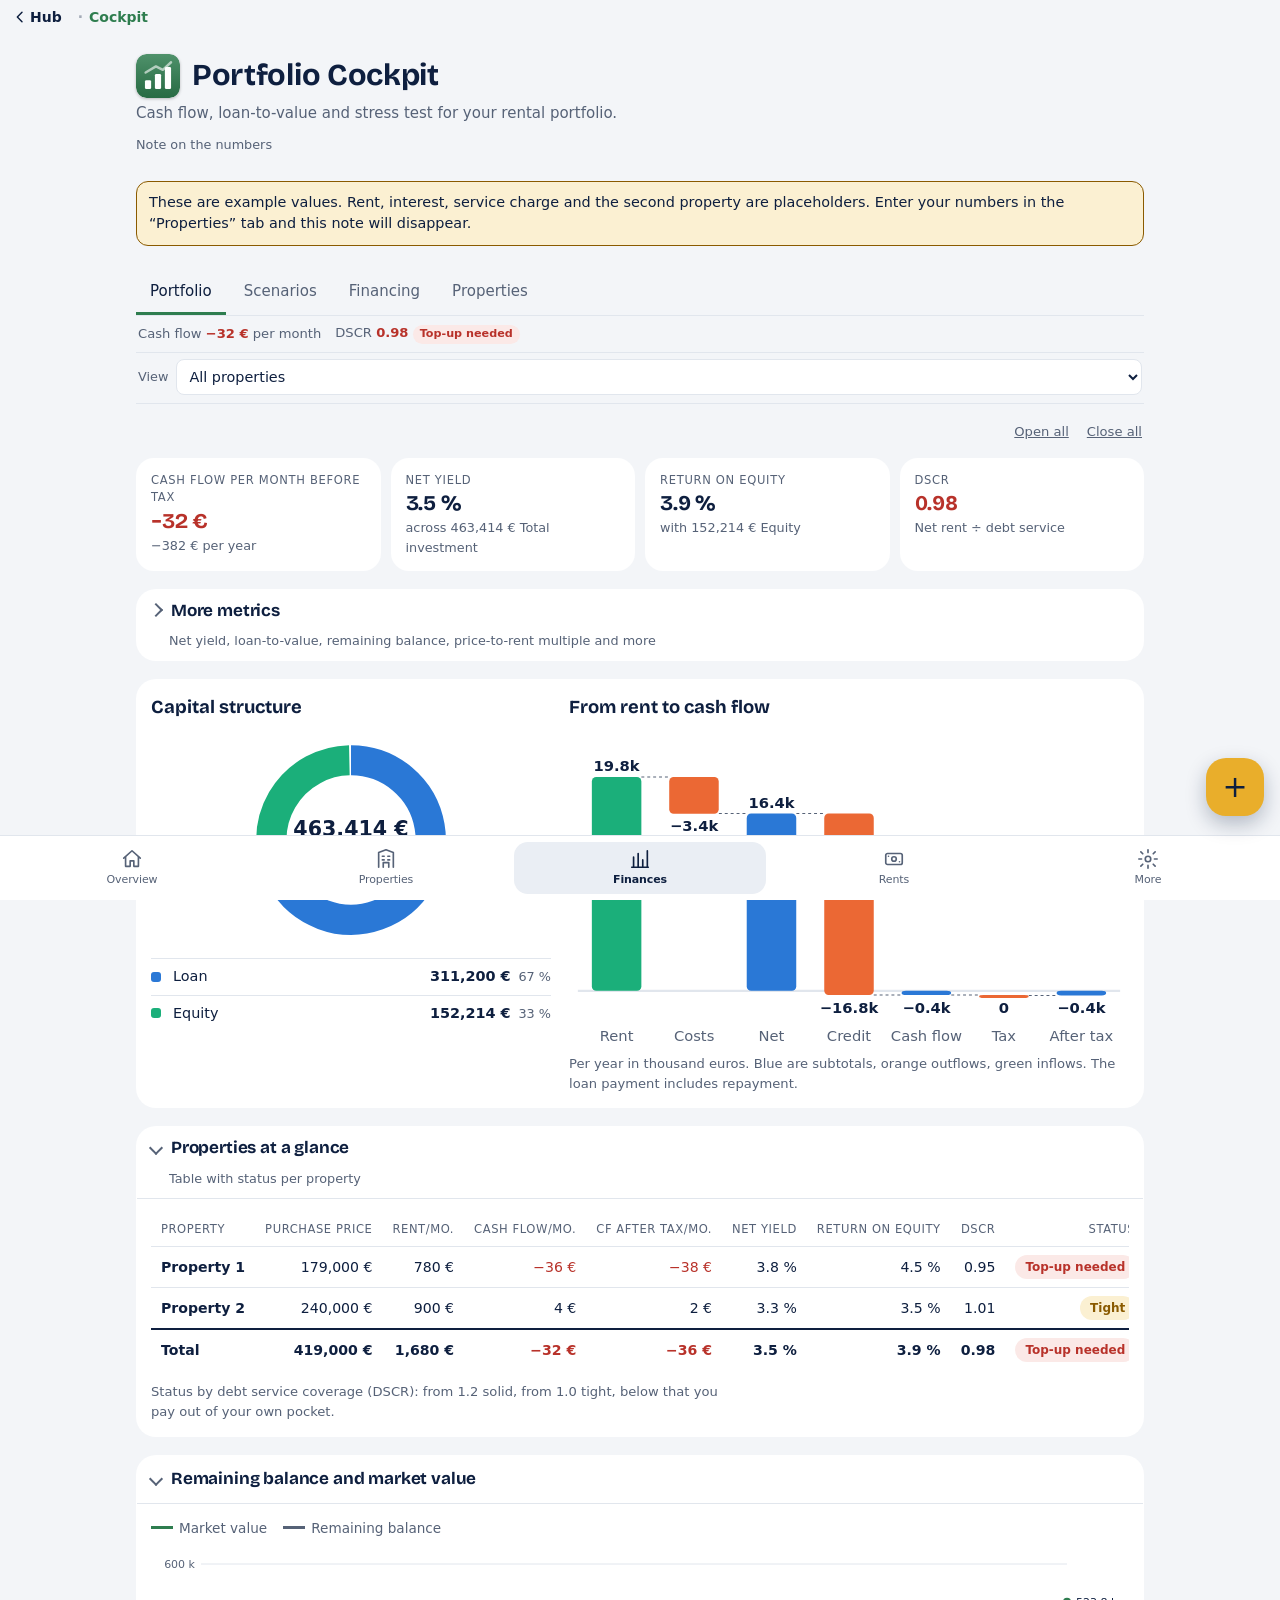
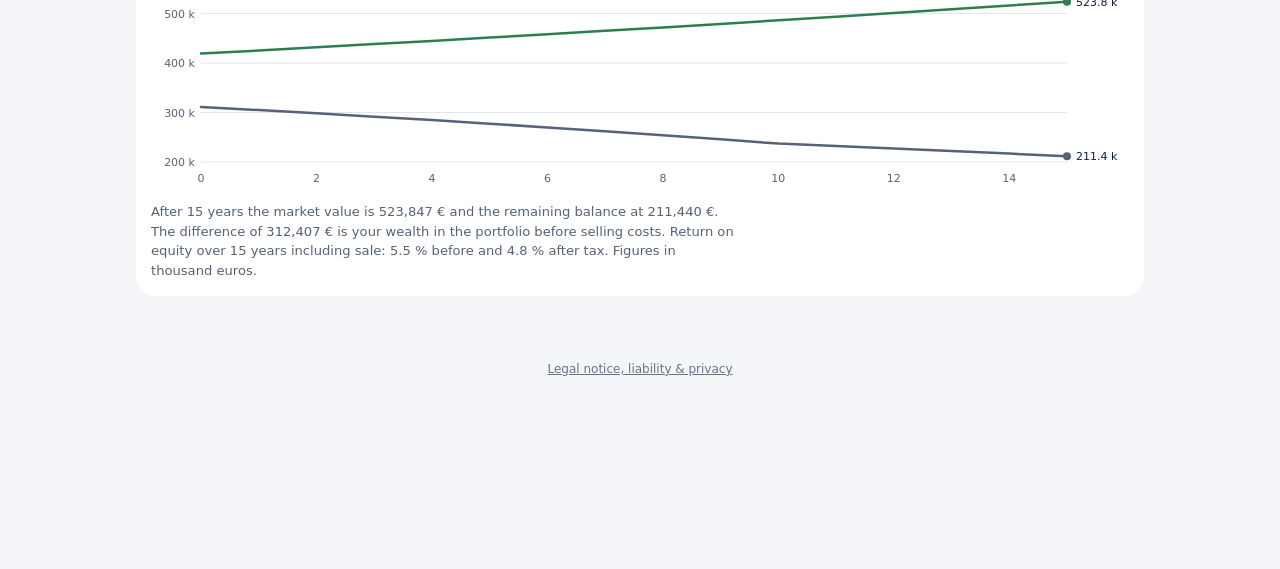
==== commit 015f6a69: "Add files via upload" ====
--- a/bestands-cockpit/index.html
+++ b/bestands-cockpit/index.html
@@ -7,8 +7,8 @@
 <meta name="mobile-web-app-capable" content="yes">
 <meta name="apple-mobile-web-app-title" content="Cockpit">
 <meta name="apple-mobile-web-app-status-bar-style" content="default">
-<meta name="theme-color" content="#F2F5F6" media="(prefers-color-scheme: light)">
-<meta name="theme-color" content="#0E1519" media="(prefers-color-scheme: dark)">
+<meta name="theme-color" content="#F3F5F8" media="(prefers-color-scheme: light)">
+<meta name="theme-color" content="#081225" media="(prefers-color-scheme: dark)">
 <link rel="apple-touch-icon" href="apple-touch-icon.png">
 <link rel="manifest" href="../manifest.webmanifest">
 <link rel="icon" type="image/png" href="../shared/icons/icon-192.png">
@@ -482,6 +482,9 @@
   for (var i = 0; i < 50; i++) { var m = (lo + hi) / 2; if (cfAt(m) > 0) lo = m; else hi = m; }
   return { k: 'v', v: z0 + lo };
 }
+/* Wert für den Beleihungsauslauf wie im Hub: Marktwert des verknüpften Hub-Objekts, sonst Kaufpreis */
+function ltvBase(o) { try { if (o.hubId) { var m = ImmoCore.hubMasters().filter(function (x) { return x.id === o.hubId; })[0]; if (m && +m.mw > 0) return { v: +m.mw, mw: true }; } } catch (e) {} return { v: o.price || 0, mw: false }; }
+function ltvNote(list) { var n = list.filter(function (o) { return ltvBase(o).mw; }).length; return 'Restschuld heute ÷ ' + (n === 0 ? 'Kaufpreis' : n === list.length ? 'Marktwert' : 'Marktwert, sonst Kaufpreis'); }
 function finInfo(o, A, S) {
   var rows = simObj(o, A, S0, 50), P = rows.P, rowsS = simObj(o, A, S, 50);
   /* Ende der laufenden Zinsbindung, in ganzen Jahren ab heute (0 = unbekannt). */
@@ -499,7 +502,7 @@
   return {
     rows: rows, fixY: fixY, rateM: rateM, int1: r1.int, tilg1: r1.pr, sp1: r1.sp, sumInt: sumInt, balFix: balFix,
     payAfter0: payAfter0, payAfterS: payAfterS, payoff: payoff, fixEndYm: fixEndYm, zNow: cb ? cb.z : (o.zins || 0), eff: Math.pow(1 + (cb ? cb.z : o.zins) / 1200, 12) - 1,
-    ltv: o.price > 0 ? dn / o.price : null, eq: eq, inv: inv, ekq: inv > 0 ? eq / inv : null, noi: noi,
+    ltv: ltvBase(o).v > 0 ? dn / ltvBase(o).v : null, eq: eq, inv: inv, ekq: inv > 0 ? eq / inv : null, noi: noi,
     icr: r1.int > 0 ? noi / r1.int : null, dscr: r1.ds > 0 ? noi / r1.ds : null, dsq: r1.rent > 0 ? r1.ds / r1.rent : null,
     dy: dn > 0 ? noi / dn : null, be: gross > 0 ? (r1.opex + r1.ds) / gross : null,
     tax1: r1.tax, afa1: r1.afa, cfA: r1.cfAfter, dis: disOf(o), effD: effRate(o)
@@ -554,7 +557,7 @@
   var $ = function (id) { return document.getElementById(id); };
 
   var nf = ImmoCore.nf;
-  function eur(v) { return nf(Math.round(v), 0) + ' €'; }
+  function eur(v) { return ImmoCore.eur(v, 0); }
   function pct(v, d) { return v === null || !isFinite(v) ? '–' : nf(v * 100, d === undefined ? 1 : d) + ' %'; }
   var esc = ImmoCore.esc;
   function neg(v) { return v < 0 ? ' neg' : ''; }
@@ -569,7 +572,7 @@
         var gross = rentOf(o) * 12, vacMax = gross > 0 ? 1 - (r1.opex + r1.ds) / gross : null;
         /* Szenario-Kennzahlen (Basisfall) für den Bereich Finanzierung im Hub */
         var x = { cf1: eur(r1.cf / 12), cf1n: r1.cf < 0, after: afterCf === null ? '–' : eur(afterCf), aftern: afterCf !== null && afterCf < 0, be: beTxt, vac: vacMax === null ? '–' : vacMax < 0 ? 'kein Puffer' : pct(vacMax, 0), need: eur(p.need), irr: pct(p.irr), stress: p.minCf >= 0 ? 'ok' : (p.minCf > -1800 ? 'mid' : 'bad'), h: state.assume.horizon };
-        map[p.o.hubId] = { v: (m >= 0 ? '+' : '−') + eur(Math.abs(m)), s: 'Cashflow/Mon. vor Steuern' + (k.dscr !== null ? ' · DSCR ' + nf(k.dscr, 2) : ''), st: k.dscr === null ? 'ok' : (k.dscr >= 1.2 ? 'ok' : (k.dscr >= 1 ? 'mid' : 'bad')), x: x }; }); }
+        map[p.o.hubId] = { cfm: Math.round(m * 100) / 100, v: (m >= 0 ? '+' : '−') + eur(Math.abs(m)), s: 'Cashflow/Mon. vor Steuern' + (k.dscr !== null ? ' · DSCR ' + nf(k.dscr, 2) : ''), st: k.dscr === null ? 'ok' : (k.dscr >= 1.2 ? 'ok' : (k.dscr >= 1 ? 'mid' : 'bad')), x: x }; }); }
     ImmoCore.pubSum('cp', map); } catch (e) {} }
   function load() {
     try {
@@ -715,12 +718,12 @@
     var renoT = VO.reduce(function (a, o) { return a + (o.reno || 0); }, 0), renoNow = VO.reduce(function (a, o) { return a + ((o.renoYear || 0) <= 0 ? (o.reno || 0) : 0); }, 0), renoMieteT = VO.reduce(function (a, o) { return a + (o.reno > 0 ? (o.renoRent || 0) : 0); }, 0);
     var ekr = ev.eq > 0 ? (cf + pr1) / ev.eq : null, dscr = ds > 0 ? noi / ds : null;
     var repaid = loan > 0 ? 1 - ev.tot[9].bal / loan : null;
-    var main = kpi('Cashflow pro Monat vor Steuern', eur(cf / 12), nf(cf, 0) + ' € pro Jahr', cf < 0) +
+    var main = kpi('Cashflow pro Monat vor Steuern', eur(cf / 12), eur(cf) + ' pro Jahr', cf < 0) +
       kpi('Nettorendite', pct(inv > 0 ? noi / inv : null), 'auf ' + eur(inv) + ' Gesamtinvestition') +
       kpi('Eigenkapitalrendite', pct(ekr), 'mit ' + eur(ev.eq) + ' Eigenkapital', ekr !== null && ekr < 0) +
       kpi('DSCR', dscr === null ? '–' : nf(dscr, 2), 'Nettomiete ÷ Schuldendienst', dscr !== null && dscr < 1);
     var more = kpi('Cashflow pro Monat nach Steuern', eur(cfA / 12), (tax >= 0 ? 'Steuer ' : 'Erstattung ') + eur(Math.abs(tax)) + ' pro Jahr', cfA < 0) +
-      kpi('Beleihungsauslauf', pct(price > 0 ? loan / price : null, 0), 'Restschuld heute ÷ Kaufpreis') +
+      kpi('Beleihungsauslauf', (function () { var b = VO.reduce(function (a, o) { return a + ltvBase(o).v; }, 0); return pct(b > 0 ? loan / b : null, 0); })(), ltvNote(VO)) +
       kpi('Kaufpreisfaktor', rentY > 0 ? nf(price / rentY, 1) + '×' : '–', 'Kaufpreis ÷ Jahreskaltmiete') +
       kpi('Restschuld', eur(ev.tot[0].bal), 'in 12 Monaten, heute ' + eur(loan)) +
       kpi('Getilgt nach 10 Jahren', pct(repaid, 0), 'Restschuld ' + eur(ev.tot[9].bal)) +
@@ -1015,7 +1018,7 @@
       kpi('Ø Sollzins', nf(wz, 2) + ' %', 'aktuell, gewichtet nach Restschuld') +
       kpi('Raten pro Monat', eur(rate), eur(rate * 12) + ' pro Jahr') +
       kpi('Zinsen im 1. Jahr', eur(int1), 'Tilgung ' + eur(til1) + (sp1 > 0 ? ' plus Sondertilgung ' + eur(sp1) : '')) +
-      kpi('Beleihungsauslauf', pct(price > 0 ? loan / price : null, 0), 'Restschuld heute ÷ Kaufpreis') +
+      kpi('Beleihungsauslauf', (function () { var L = inf.map(function (x) { return x.o; }), b = L.reduce(function (a, o) { return a + ltvBase(o).v; }, 0); return pct(b > 0 ? loan / b : null, 0); })(), ltvNote(inf.map(function (x) { return x.o; }))) +
       kpi('Eigenkapitalquote', pct(invT > 0 ? Math.max(0, 1 - loan / invT) : null, 0), 'Eigenkapital ÷ Gesamtinvestition');
 
     var byFix = inf.slice().sort(function (a, b) { return (a.f.fixEndYm || '9999') < (b.f.fixEndYm || '9999') ? -1 : 1; });
@@ -1193,7 +1196,9 @@
 
   /* ---- Gemeinsames Objekt im Hub ---- */
   var HUBKEY = 'immobilien-hub-v1';
-  var HMAP = [['name', 'name'], ['price', 'kp'], ['area', 'qm'], ['rent', 'kalt'], ['loan', 'loan'], ['zins', 'zins'], ['tilg', 'tilg'], ['rate1', 'rate1'], ['fix', 'fix'], ['fixEnd', 'fixEnd'], ['sonder', 'sonder'], ['ratebk', 'ratebk'], ['rest', 'rest'], ['restDate', 'restDate']];
+  var HMAP = [['name', 'name'], ['price', 'kp'], ['area', 'qm'], ['rent', 'kalt'], ['loan', 'loan'], ['zins', 'zins'], ['tilg', 'tilg'], ['rate1', 'rate1'], ['fix', 'fix'], ['fixEnd', 'fixEnd'], ['sonder', 'sonder'], ['ratebk', 'ratebk'], ['rest', 'rest'], ['restDate', 'restDate'], ['geb', 'geb'], ['afa', 'afaPct'], ['nk', 'nkPct']];
+  /* Steuerwerte: Fehlen sie im Hub, übernimmt der Hub sie aus dem Cockpit (statt sie im Cockpit zu leeren). */
+  var FILLHUB = { geb: 1, afa: 1, nk: 1 };
   /* Leere Felder werden von der anderen Seite gefüllt, bei Abweichung gilt das Hub-Objekt. */
   var hubRead = ImmoCore.hubRead, hubSave = ImmoCore.hubSave, hubMasters = ImmoCore.hubMasters, hubAvail = ImmoCore.hubAvail, hEmpty = ImmoCore.hEmpty, hSame = ImmoCore.hSame;
   /* Abgleich mit dem Hub-Objekt. Beim ersten Verknüpfen füllt das Cockpit leere Felder im Hub.
@@ -1204,7 +1209,7 @@
     HMAP.forEach(function (p) {
       var mv = m[p[1]], ov = o[p[0]];
       if (hEmpty(mv) && !hEmpty(ov)) {
-        if (first) { m[p[1]] = ov; chM = true; }
+        if (first || FILLHUB[p[0]]) { m[p[1]] = ov; chM = true; }
         else if (p[0] !== 'name') { o[p[0]] = TXT[p[0]] ? '' : 0; chO = true; }
       }
       else if (!hEmpty(mv) && !hSame(mv, ov)) { o[p[0]] = TXT[p[0]] ? String(mv) : +mv; chO = true; }
--- a/shared/ui.css
+++ b/shared/ui.css
@@ -247,3 +247,190 @@
 /* Titelbild direkt auf der Objektseite setzen */
 .ui-cover .cov-btn { position: absolute; top: 10px; right: 10px; z-index: 1; display: inline-flex; align-items: center; gap: 6px; padding: 7px 11px; border-radius: 999px; background: rgba(0,0,0,.42); color: #fff; font-size: 13px; font-weight: 600; cursor: pointer; -webkit-backdrop-filter: blur(8px); backdrop-filter: blur(8px); }
 .ui-cover .cov-btn:focus-within { outline: 2px solid #fff; outline-offset: 2px; }
+
+/* ImmoHub Plus: Import, Fristen, Einstieg */
+.px-sheet { gap: 12px; }
+.px-file { position: relative; cursor: pointer; text-align: center; }
+.px-list { display: flex; flex-direction: column; gap: 10px; }
+.px-tx { border: 1px solid var(--line); border-radius: 14px; padding: 10px 12px; display: flex; flex-direction: column; gap: 8px; background: var(--bg, transparent); }
+.px-tx.on { border-color: color-mix(in srgb, var(--good) 55%, var(--line)); }
+.px-chk { display: flex; gap: 10px; align-items: flex-start; font-size: 14px; line-height: 1.4; cursor: pointer; }
+.px-chk input { width: 22px; height: 22px; margin: 1px 0 0; flex-shrink: 0; accent-color: var(--good); }
+.px-chk small { color: var(--muted); overflow-wrap: anywhere; }
+.px-nm { font-weight: 600; }
+.px-chk2 { display: flex; gap: 10px; align-items: center; font-size: 15px; min-height: 44px; }
+.px-chk2 input { width: 22px; height: 22px; accent-color: var(--good); }
+.px-prog { display: grid; grid-template-columns: repeat(3, minmax(0, 1fr)); gap: 6px; }
+.px-prog span { height: 5px; border-radius: 3px; background: var(--line); }
+.px-prog span.on { background: var(--good); }
+.px-welcome .px-steps { margin: 12px 0 14px; padding-left: 22px; line-height: 1.8; font-size: 15px; color: rgba(255,255,255,.88); }
+.px-welcome .row-actions { margin: 0; }
+.px-welcome .btn { min-height: 44px; }
+.px-sheet textarea { width: 100%; box-sizing: border-box; font: 13px/1.4 var(--font-mono, ui-monospace, monospace); }
+.px-welcome .px-wt { font-size: 25px; font-weight: 700; line-height: 1.2; letter-spacing: -0.01em; color: #fff; margin-top: 4px; }
+.px-welcome .btn { background: transparent; color: #fff; border: 1px solid rgba(255,255,255,.45); }
+.px-welcome .btn.primary { background: #fff; color: #11151a; border-color: #fff; }
+.px-bars { width: 100%; height: 70px; display: block; margin-top: 10px; }
+.px-ax { display: flex; justify-content: space-between; font-size: 11.5px; color: var(--muted); margin: 2px 0 6px; }
+
+/* =====================================================================
+   DESIGN „NAVY & GOLD“ (Stand 20)
+   Eine Schicht über allem: Farben, Schrift, Formen für alle acht Apps.
+   Gold steht nur für Handlungen, Grün und Rot für Plus, Minus und offen.
+   Die Werkzeugfarben (--c-…) bleiben als Kennung der einzelnen Apps.
+   ===================================================================== */
+@font-face { font-family: 'Bricolage Grotesque'; src: url(../immobilien-hub/fonts/bricolage-700.woff) format('woff'); font-weight: 500 800; font-style: normal; font-display: swap; }
+:root {
+  --bg: #F3F5F8; --surface: #FFFFFF; --surface2: #EAEEF4; --surface-2: #EAEEF4;
+  --ink: #0E1F3F; --muted: #566277; --line: #E1E6ED;
+  --good: #17784D; --good-soft: #E3F3EA; --bad: #B8322A; --bad-soft: #FBE9E7;
+  --mid: #8A5A00; --mid-soft: #FBF0D2; --none: #566277; --none-soft: #EAEEF4;
+  --navy: #0E1F3F; --navy-muted: #B9C4D6; --gold: #E9AE2B; --on-gold: #0E1F3F;
+  --c-hub: #0E1F3F;
+  --font-head: 'Bricolage Grotesque', var(--font-body);
+  --font-mono: var(--font-body); --font-num: var(--font-body);
+  --r-sm: 10px; --r-md: 14px; --r-lg: 20px;
+}
+@media (prefers-color-scheme: dark) {
+  :root:not([data-theme="light"]) {
+    --bg: #081225; --surface: #12203C; --surface2: #1B2C4D; --surface-2: #1B2C4D;
+    --ink: #F1F4F9; --muted: #A9B5C8; --line: #243453;
+    --good: #7EE2A8; --good-soft: #173A33; --bad: #FF9E8F; --bad-soft: #43252B;
+    --mid: #F0C24D; --mid-soft: #3A2F12; --none: #A9B5C8; --none-soft: #1B2C4D;
+    --navy: #182B50; --c-hub: #C9D6EA;
+  }
+}
+:root[data-theme="dark"] {
+  --bg: #081225; --surface: #12203C; --surface2: #1B2C4D; --surface-2: #1B2C4D;
+  --ink: #F1F4F9; --muted: #A9B5C8; --line: #243453;
+  --good: #7EE2A8; --good-soft: #173A33; --bad: #FF9E8F; --bad-soft: #43252B;
+  --mid: #F0C24D; --mid-soft: #3A2F12; --none: #A9B5C8; --none-soft: #1B2C4D;
+  --navy: #182B50; --c-hub: #C9D6EA;
+}
+/* Hub: Akzent ist die Schriftfarbe, nicht mehr Schiefergrau */
+:root.app-hub { --accent: #0E1F3F; --accent-ink: #FFFFFF; --accent-soft: #EAEEF4; }
+@media (prefers-color-scheme: dark) { :root.app-hub:not([data-theme="light"]) { --accent: #F1F4F9; --accent-ink: #0E1F3F; --accent-soft: #1B2C4D; } }
+:root.app-hub[data-theme="dark"] { --accent: #F1F4F9; --accent-ink: #0E1F3F; --accent-soft: #1B2C4D; }
+
+/* ---- Schrift ---- */
+.mono, .num, .when { font-family: var(--font-body); font-variant-numeric: tabular-nums; letter-spacing: 0; }
+.code, textarea.code, .px-sheet textarea { font-family: ui-monospace, 'SF Mono', Menlo, monospace; }
+main h2, details.fold > summary h2 { font: 700 17px/1.25 var(--font-head); letter-spacing: -.01em; text-transform: none; color: var(--ink); }
+main h2 { margin: 24px 4px 10px; }
+details.fold > summary h2 { font-size: 17px; margin: 0; }
+.bar h1 { font: 700 26px/1.1 var(--font-head); letter-spacing: -.02em; }
+.bar .sub { font-size: 11.5px; font-weight: 600; letter-spacing: .06em; }
+
+/* ---- Flächen ---- */
+.card, .mcard, .ocard, .panel, .ui-card, .empty { border-radius: 20px; }
+.kpi, .ui-kpi { border-radius: 18px; padding: 13px 14px; }
+.kpi .v, .ui-kpi .v, .ui-tile .v, .tile .big { font-family: var(--font-head); font-weight: 700; font-variant-numeric: tabular-nums; letter-spacing: -.01em; }
+.kpi .v, .ui-kpi .v { font-size: 21px; line-height: 1.2; }
+.ui-tile { border-radius: 18px; padding: 12px 14px; }
+.warn, .ok { border-radius: 14px; border-color: transparent; }
+.ui-empty { border-radius: 20px; }
+
+/* ---- Knöpfe: Gold nur für die Haupthandlung ---- */
+.btn, .ui-btn { border-radius: 14px; min-height: 44px; font-weight: 600; }
+.btn.small { min-height: 36px; border-radius: 11px; }
+.btn.primary, .ui-btn.primary { background: var(--gold) !important; border-color: var(--gold) !important; color: var(--on-gold) !important; font-weight: 700; }
+.ui-cta { min-height: 52px; border-radius: 16px; font-size: 16px; gap: 10px; margin-top: 12px; }
+.ui-fab { width: 58px; height: 58px; border-radius: 20px; background: var(--gold) !important; color: var(--on-gold) !important; box-shadow: 0 8px 20px rgba(14, 31, 63, .28); }
+.fld input, .fld select, .fld textarea, .ui-field input, .ui-field select, .ui-field textarea { border-radius: 12px; }
+.ui-chips button { min-height: 40px; }
+.ui-chips button[aria-pressed="true"] { background: var(--ink); border-color: var(--ink); color: var(--bg); }
+
+/* ---- Umschalter ---- */
+.seg, .ui-seg { background: var(--surface2); border: 0; border-radius: 16px; padding: 4px; gap: 4px; }
+.seg button, .ui-seg button, .ui-seg a { min-height: 44px; border-radius: 12px; font-weight: 600; }
+.seg button[aria-selected="true"], .ui-seg [aria-current], .ui-seg [aria-selected="true"] { background: var(--surface); color: var(--ink); font-weight: 700; box-shadow: none; }
+.ui-seg button, .ui-seg a { min-height: 40px; }
+
+/* ---- Reiter unten ---- */
+.tabbar { background: var(--surface); }
+body:not(.hs) .tabbar button { border-radius: 14px; min-height: 52px; font-size: 11px; }
+body:not(.hs) .tabbar button[aria-current="page"] { background: var(--surface2); color: var(--ink); font-weight: 700; }
+body #hubBar a { border-radius: 14px; min-height: 52px; font-size: 11px; }
+body #hubBar a[aria-current] { background: var(--surface2); color: var(--ink); font-weight: 700; }
+
+/* ---- Kopfkarte ---- */
+.ui-hero { background: var(--navy); border-radius: 26px; padding: 20px; gap: 12px; }
+.ui-hero .l { font-size: 13px; color: var(--navy-muted); }
+.ui-hero .v { font: 700 42px/1 var(--font-head); letter-spacing: -.02em; font-variant-numeric: tabular-nums; margin-top: 6px; }
+.ui-hero .ui-pill { font-weight: 700; }
+.ui-hero svg { height: 50px; }
+.ui-hero .split { padding-top: 12px; gap: 10px; }
+.ui-hero .split .l { font-size: 12px; display: block; }
+.ui-hero .split b { font: 700 19px/1.3 var(--font-head); font-variant-numeric: tabular-nums; }
+.ui-hero .up { color: #7EE2A8; } .ui-hero .dn { color: #FF9E8F; }
+/* Fortschritt in der Kopfkarte (Mieten) */
+.ui-prog .top { display: flex; justify-content: space-between; align-items: flex-end; gap: 10px; }
+.ui-prog .v { font-size: 34px; }
+.ui-prog .of { font-variant-numeric: tabular-nums; white-space: nowrap; font-size: 14px; }
+.track { position: relative; height: 10px; border-radius: 5px; background: var(--line); }
+.track > i { display: block; height: 100%; border-radius: 5px; background: var(--good); max-width: 100%; }
+.ui-hero .track { background: rgba(255, 255, 255, .16); }
+.ui-hero .track > i { background: var(--gold); }
+.ui-prog .st { font-size: 13px; font-weight: 600; }
+
+/* ---- Finanzen: Überblick ---- */
+.ui-debt { padding: 18px; gap: 10px; }
+.ui-debt .l { font-size: 13px; color: var(--muted); }
+.ui-debt .v { font: 700 34px/1 var(--font-head); letter-spacing: -.02em; font-variant-numeric: tabular-nums; }
+.ui-debt .ft { display: flex; justify-content: space-between; gap: 10px; font-size: 13px; color: var(--muted); font-variant-numeric: tabular-nums; }
+.ui-zb { margin-top: 10px; padding: 16px 18px; gap: 14px; }
+.ui-zb .hd { display: flex; justify-content: space-between; align-items: center; gap: 10px; font-size: 15px; }
+.ui-zb .lg { display: inline-flex; align-items: center; gap: 6px; font-size: 12px; color: var(--muted); }
+.ui-zb .lg i, .ui-zb .track u { width: 4px; height: 16px; border-radius: 2px; background: var(--gold); display: block; }
+.ui-zb .ln { display: flex; flex-direction: column; gap: 7px; }
+.ui-zb .tp { display: flex; justify-content: space-between; align-items: baseline; gap: 8px; font-size: 14px; font-weight: 600; }
+.ui-zb .tp .s { font-size: 13px; font-weight: 400; color: var(--muted); font-variant-numeric: tabular-nums; white-space: nowrap; }
+.ui-zb .track { height: 8px; }
+.ui-zb .track > i { background: var(--ink); }
+.ui-zb .track u { position: absolute; top: -4px; }
+
+/* ---- Heute ---- */
+.ui-card.ui-today { padding: 4px 14px; }
+.ui-trow .in { gap: 12px; padding: 12px 0; }
+.ui-trow .ic { width: 40px; height: 40px; border-radius: 12px; font: 700 16px var(--font-body); background: color-mix(in srgb, var(--c, var(--muted)) 14%, var(--surface)); color: var(--c, var(--muted)); }
+.ui-trow .t { font-size: 15px; } .ui-trow .s { font-size: 13px; }
+.ui-trow .act { min-height: 44px; padding: 0 14px; border-radius: 12px; color: var(--ink); font-size: 14px; display: inline-flex; align-items: center; text-decoration: none; }
+
+/* ---- Objekte ---- */
+.ui-oc { width: 164px; border-radius: 20px; }
+.ui-oc .img, .ui-cover { background-color: var(--navy); background-image: none; }
+.ui-oc .img { height: 84px; }
+.ui-oc .img i { left: 10px; bottom: 8px; border-radius: 12px; padding: 3px 9px; font-size: 11.5px; background: var(--gold); color: var(--on-gold); }
+.ui-oc .b { padding: 10px 12px 12px; gap: 3px; }
+.ui-oc .b b { font-size: 15px; }
+.ui-oc .b span { font: 600 13px var(--font-body); font-variant-numeric: tabular-nums; color: var(--muted); }
+.ui-cover { height: 176px; border-radius: 24px; padding: 16px; }
+.ui-cover .t { font: 700 26px/1.1 var(--font-head); letter-spacing: -.02em; }
+.ui-cover .a { font-size: 14px; opacity: 1; color: #DCE3EE; }
+.ui-cover .cov-btn { top: 12px; right: 12px; min-height: 40px; padding: 0 14px; border-radius: 14px; background: rgba(255, 255, 255, .16); font-weight: 600; }
+/* Phase als Balken */
+.ui-steps { gap: 6px; }
+.ui-steps li { gap: 6px; font-size: 11px; font-weight: 500; }
+.ui-steps li::before { display: none; }
+.ui-steps li i, .ui-steps li.cur i { width: 100%; height: 6px; border-radius: 3px; border: 0; background: var(--line); }
+.ui-steps li.done i { background: var(--ink); }
+.ui-steps li.cur i { background: var(--gold); }
+.ui-steps li.done { color: var(--ink); } .ui-steps li.cur { color: var(--ink); font-weight: 700; }
+
+/* ---- Mietraster als Punkte ---- */
+.mrr i { height: 14px; width: 14px; border-radius: 5px; justify-self: center; }
+.mc-good { background: var(--good) !important; } .mc-bad { background: var(--bad) !important; } .mc-mid { background: var(--gold) !important; }
+.mrl i { border-radius: 4px; }
+
+/* ---- Listen ---- */
+.li.over, .li.soon { box-shadow: none; }
+.li.over .a::before, .li.soon .a::before { content: ""; display: inline-block; width: 8px; height: 8px; border-radius: 50%; margin-right: 8px; background: var(--bad); vertical-align: 1px; }
+.li.soon .a::before { background: var(--gold); }
+.pill, .ui-pill { font-weight: 700; }
+.ui-sheet { border-radius: 26px 26px 0 0; }
+.ui-qa button { border-radius: 16px; border-color: transparent; }
+.ui-qa i { width: 36px; height: 36px; border-radius: 11px; }
+.toast, .ui-undo { border-radius: 14px; }
+/* Hub: Kopfzeile ohne Verlauf und ohne Logo, wie im Entwurf */
+:root.app-hub .bar { padding-left: 16px; background: var(--bg); border-bottom: 0; padding-top: 14px; }
+:root.app-hub .bar::before { display: none; }
